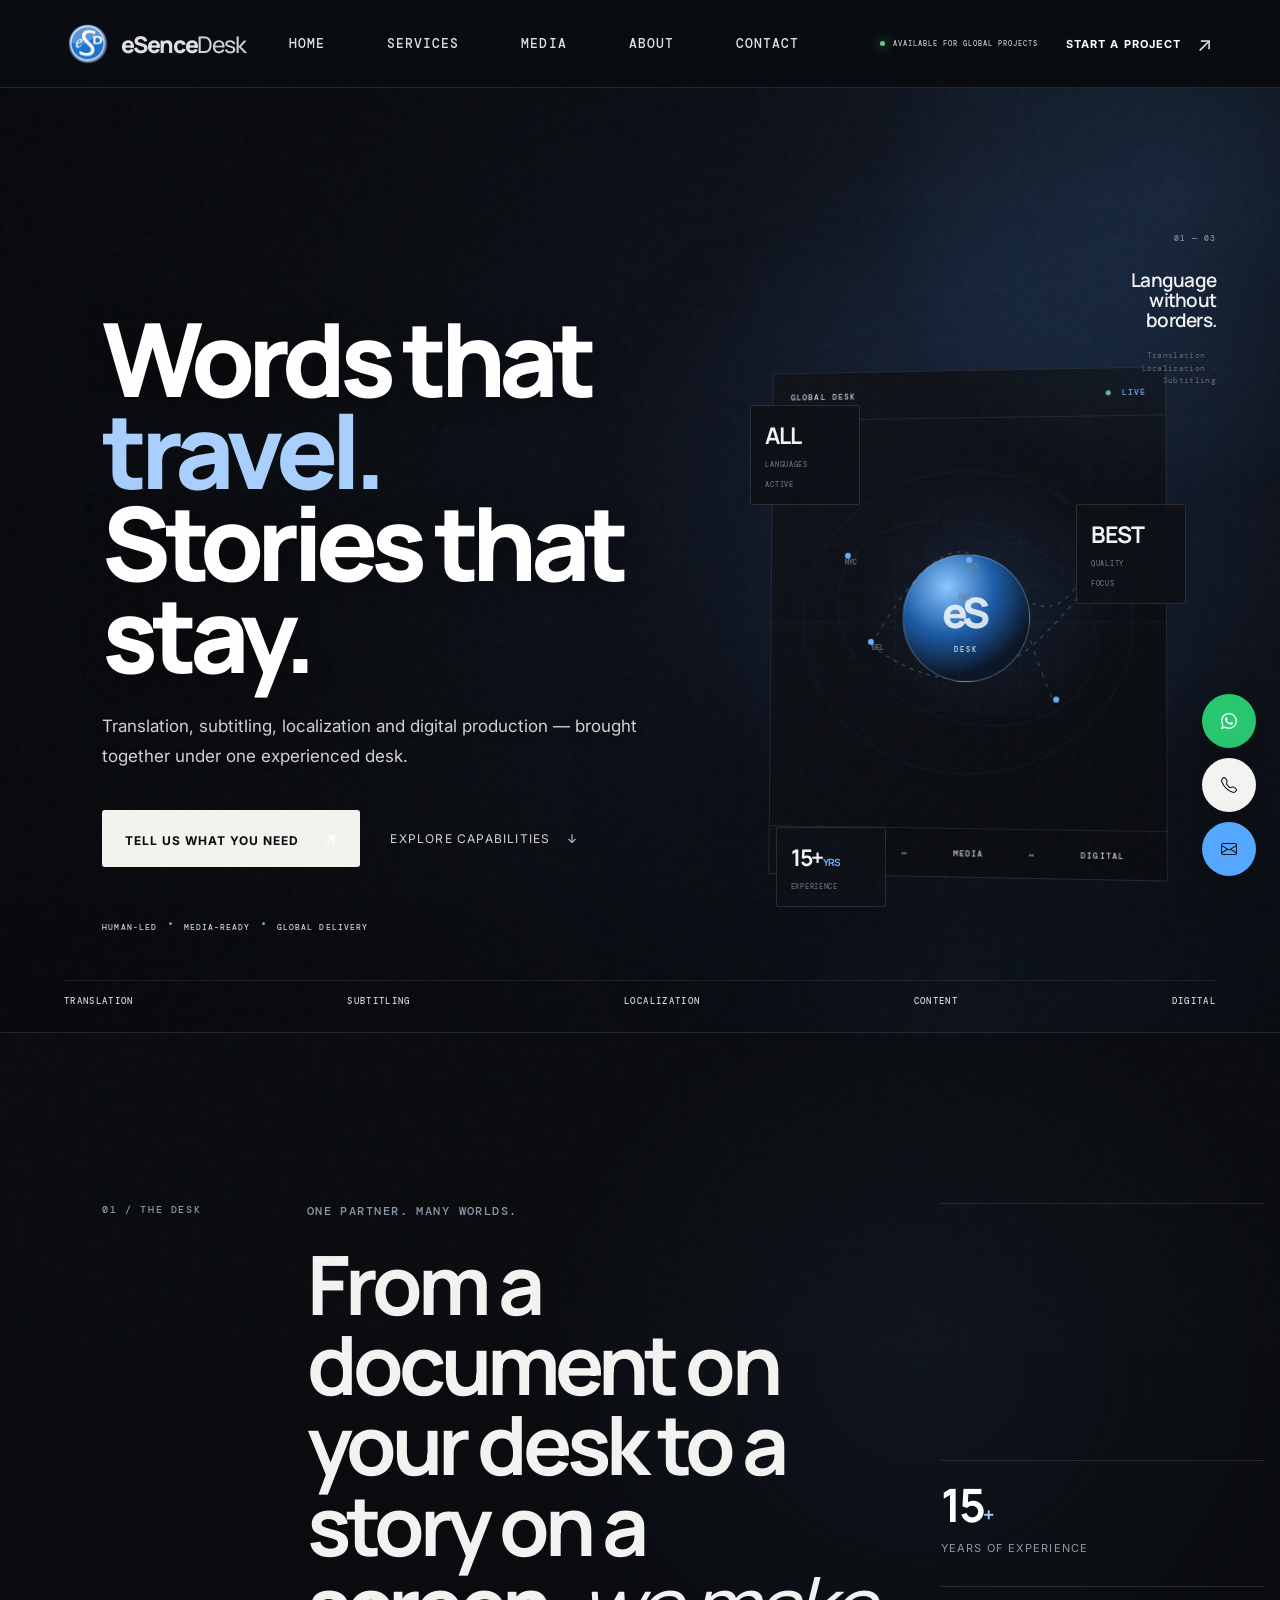
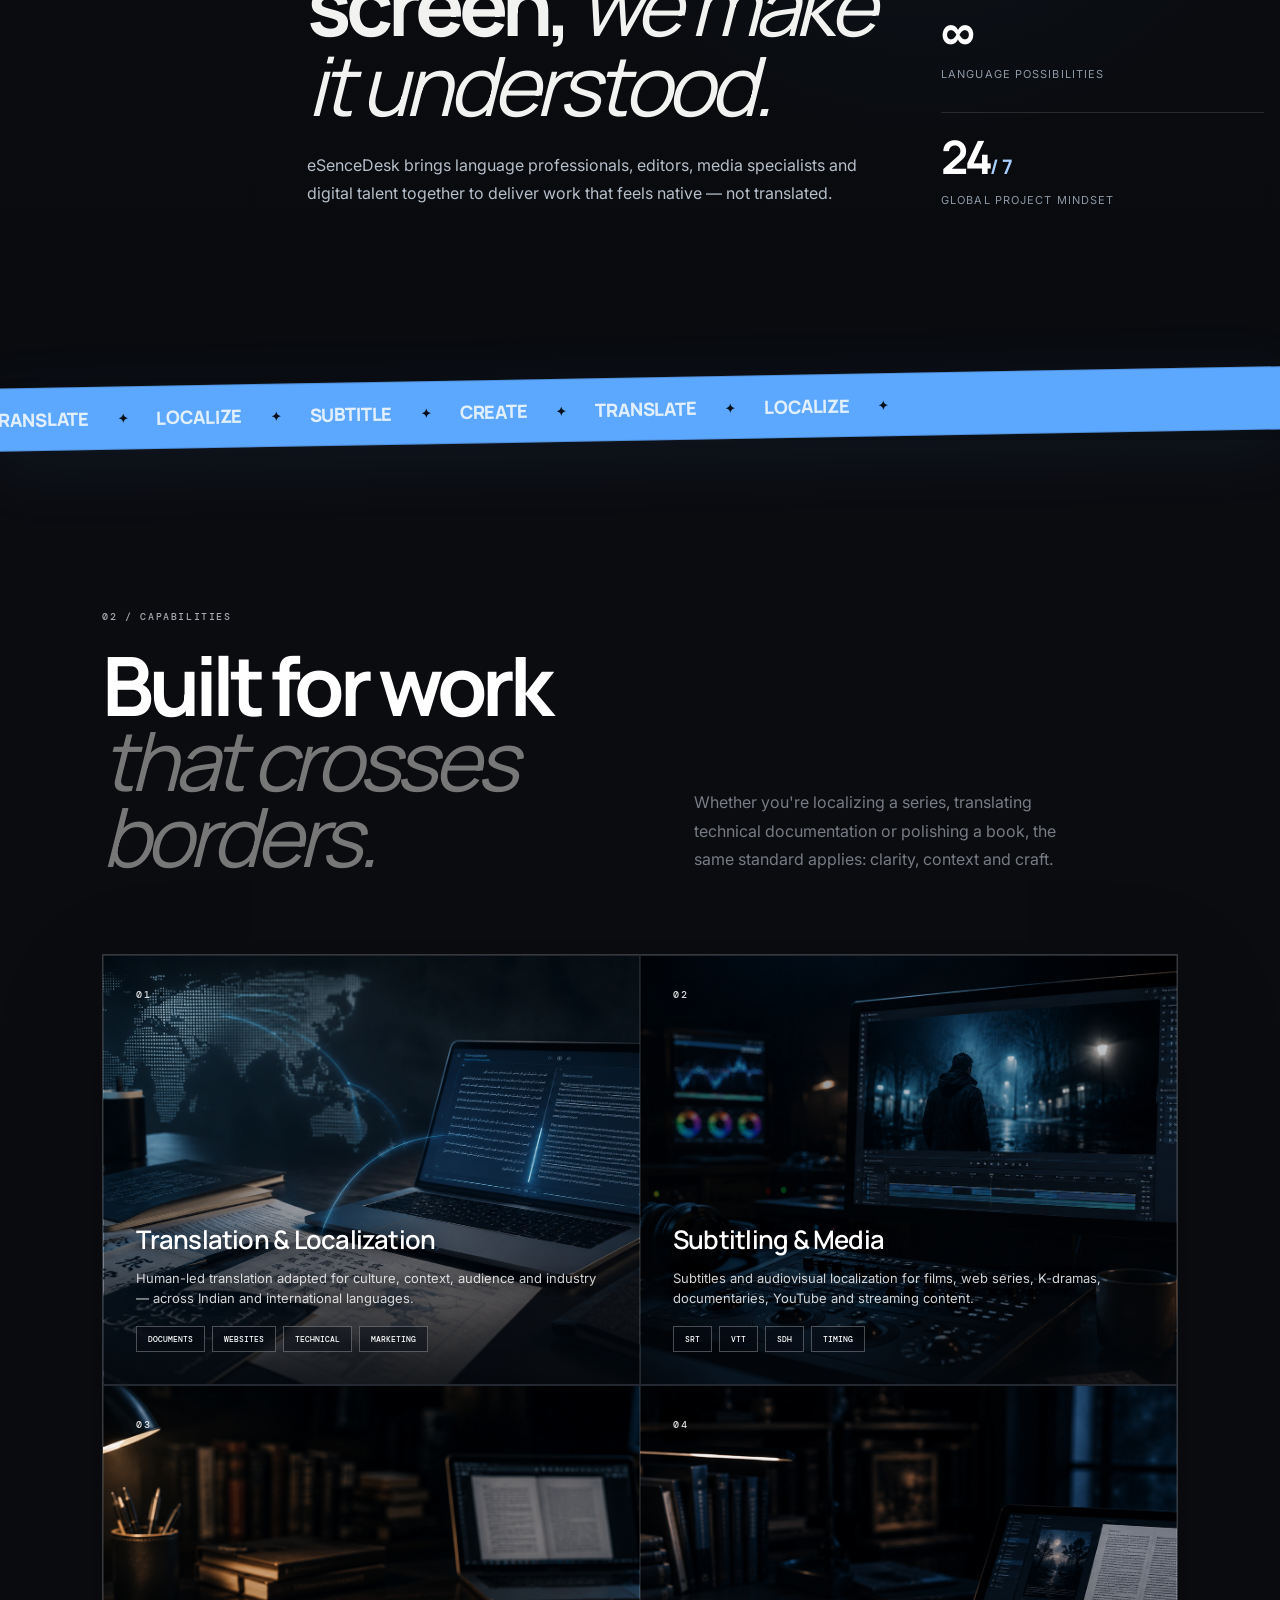
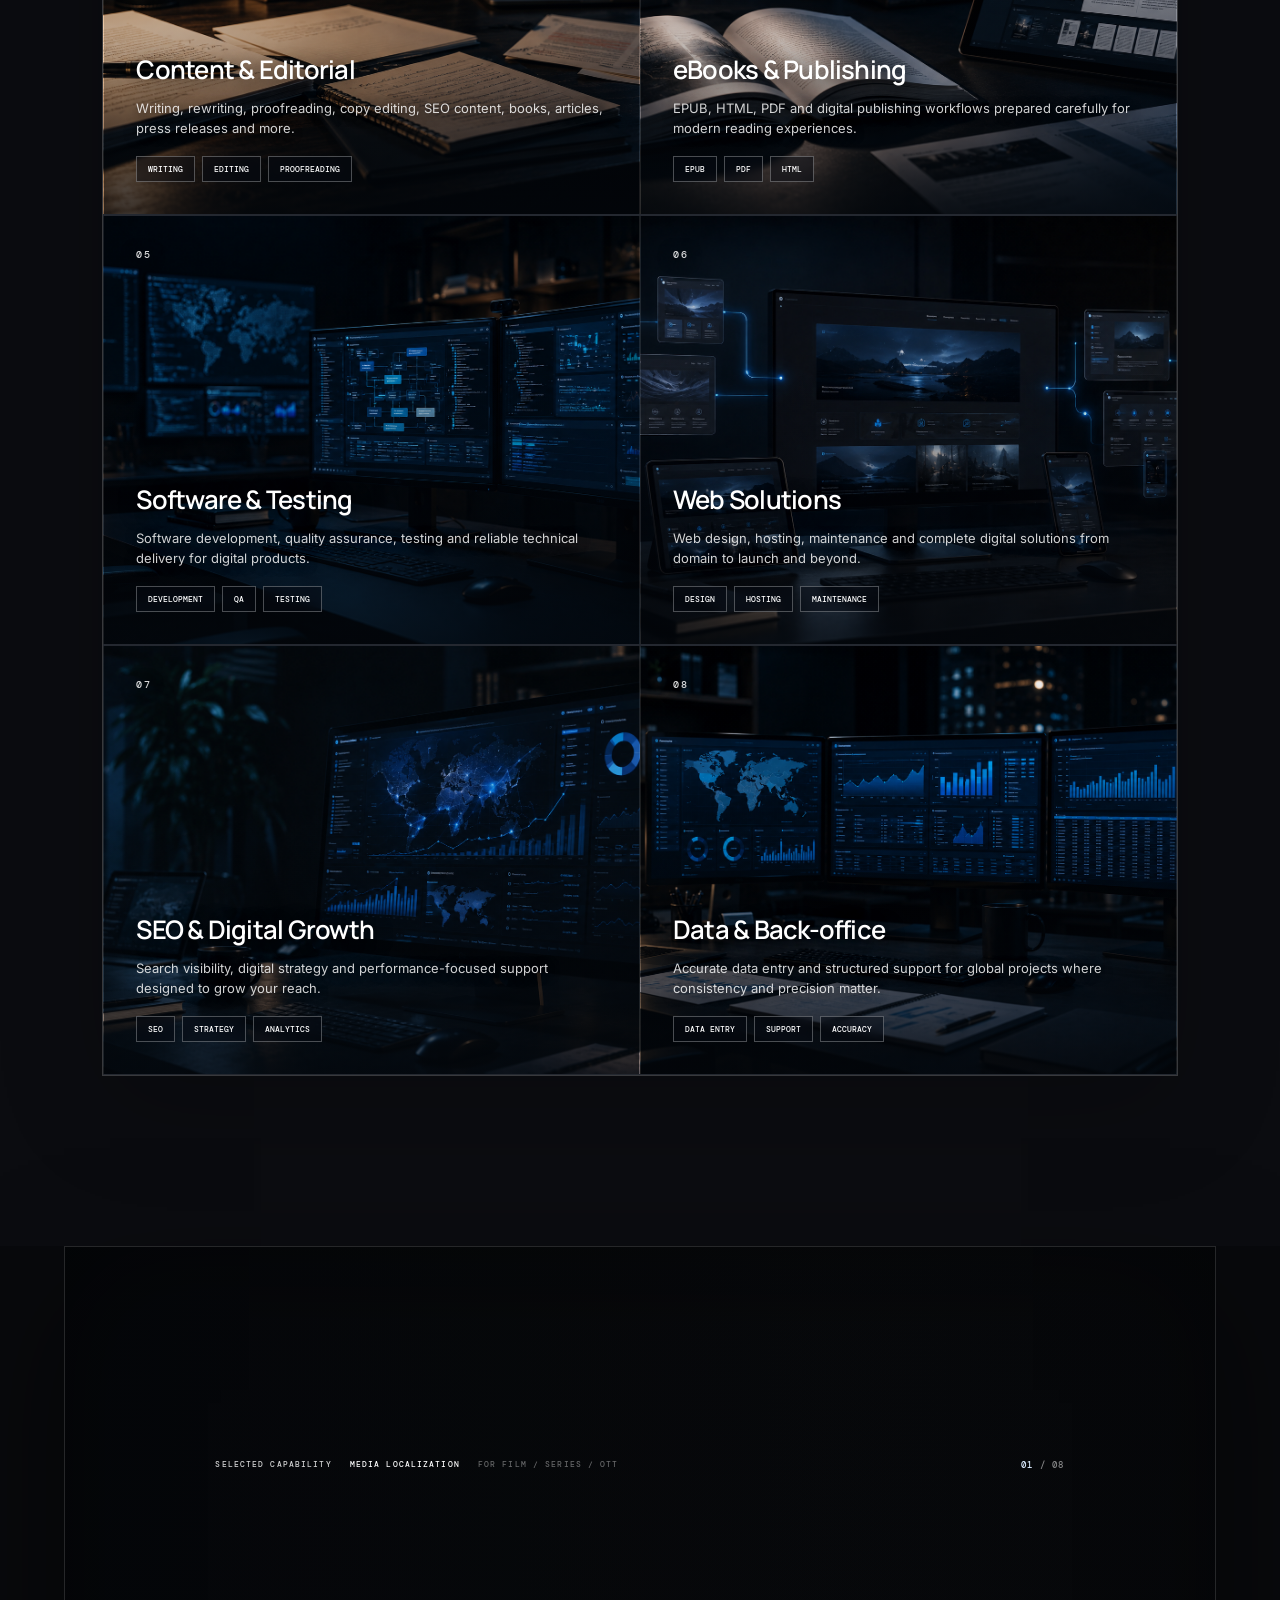
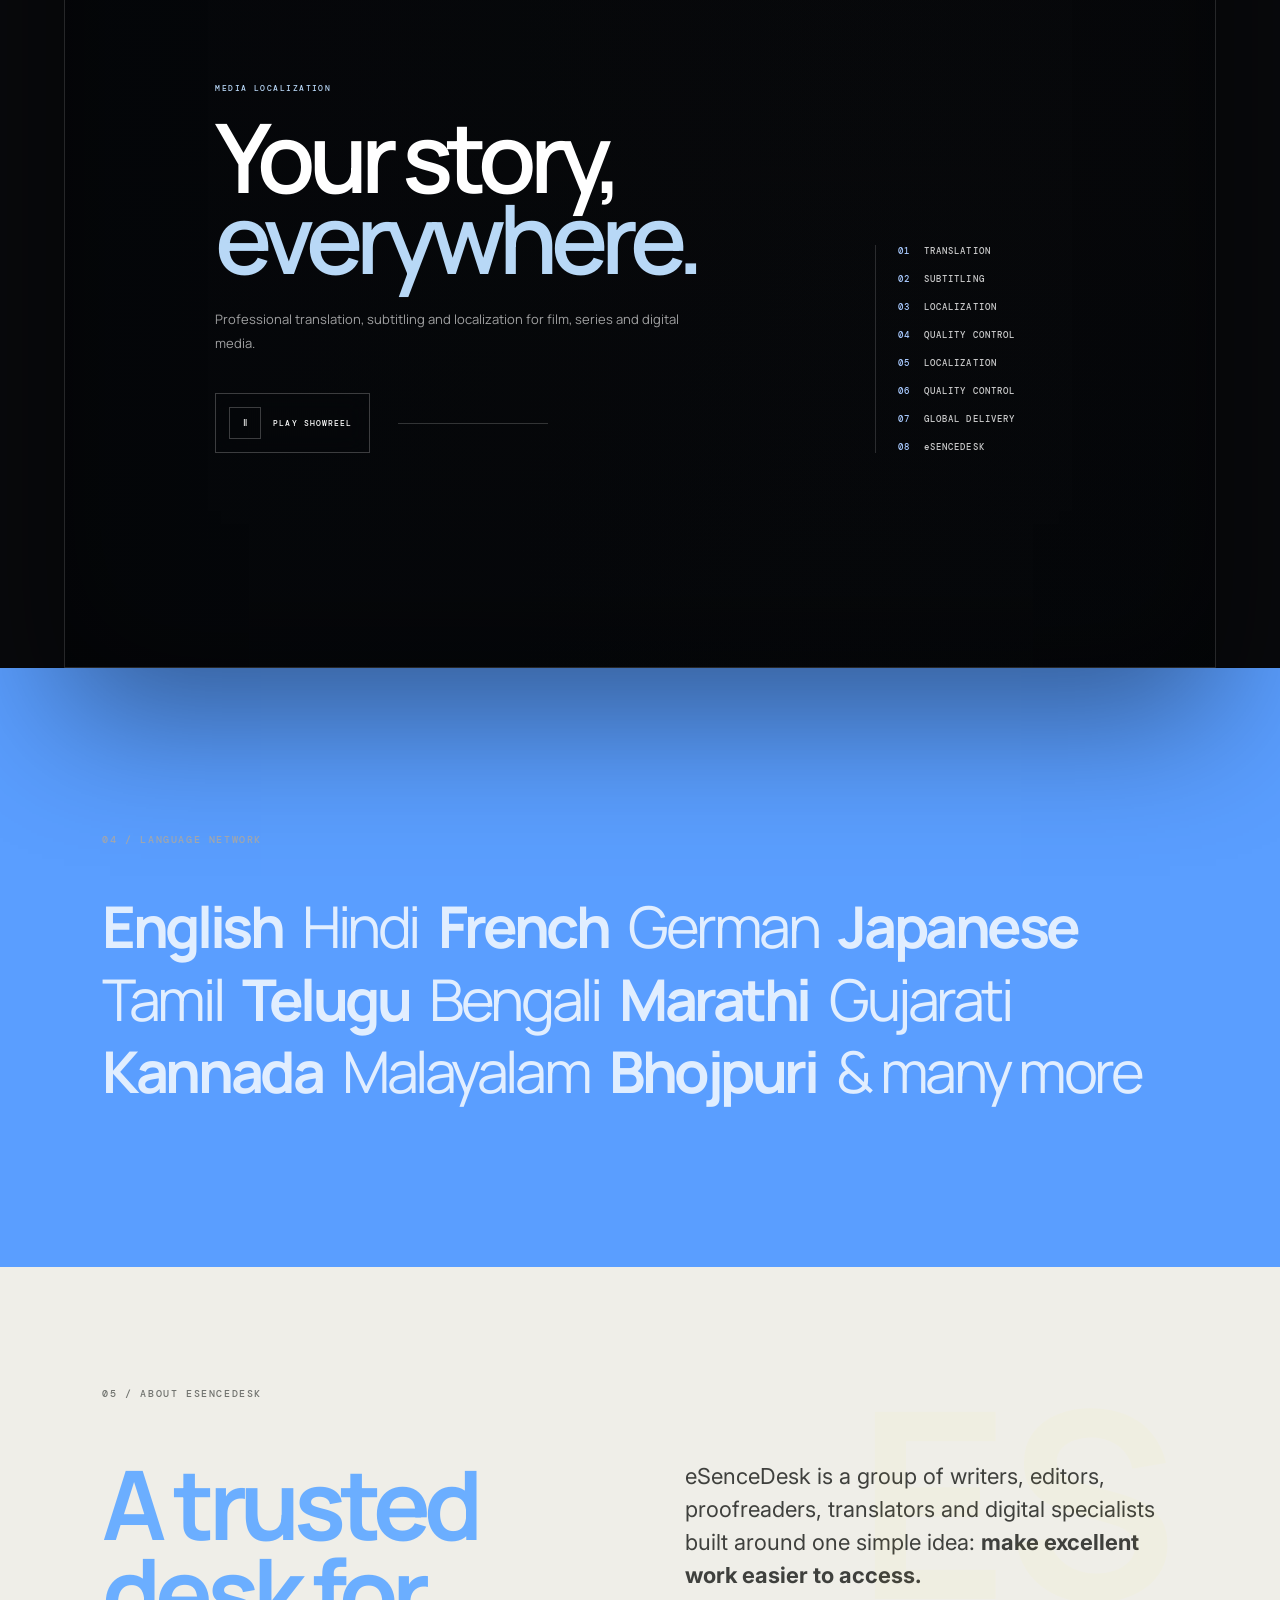
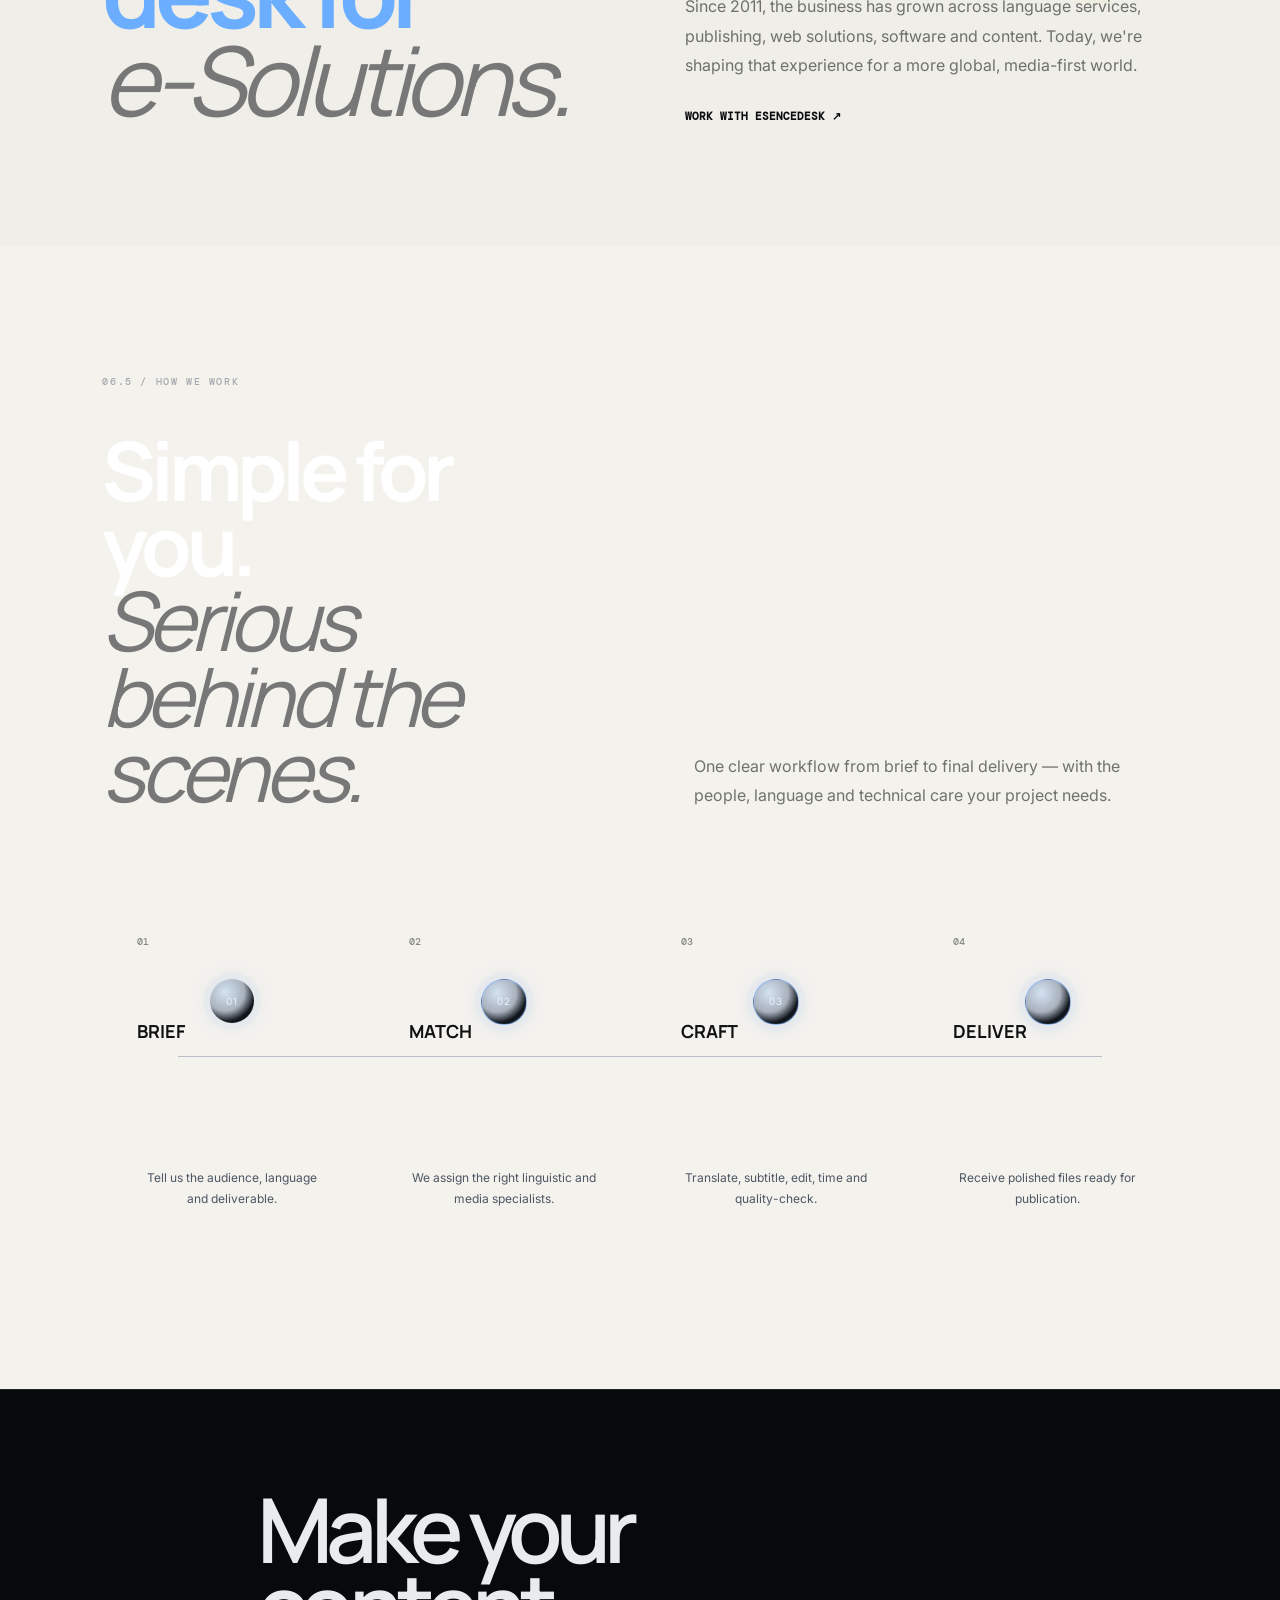
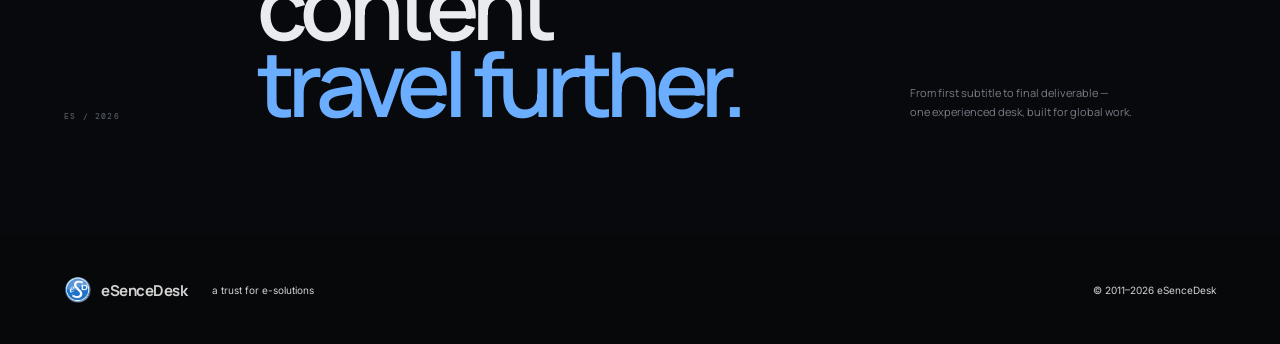
==== index.html @ b3f9f258 "Update website design and functionality" ====
<!doctype html>
<html lang="en">
<head>
<meta charset="utf-8">
<meta name="viewport" content="width=device-width,initial-scale=1">
<meta name="description" content="eSenceDesk — translation, media localization, subtitling, content, publishing and digital solutions.">
<title>eSenceDesk — Language. Media. Digital.</title>
<link rel="preconnect" href="https://fonts.googleapis.com">
<link rel="preconnect" href="https://fonts.gstatic.com" crossorigin>
<link href="https://fonts.googleapis.com/css2?family=DM+Mono:wght@400;500&family=Inter:wght@400;500;600;700;800&family=Manrope:wght@400;500;600;700;800&display=swap" rel="stylesheet">
<link rel="icon" type="image/png" href="assets/favicon.png">
<link rel="stylesheet" href="style.css">
</head>
<body><div class="luxury-grain"></div>
<div class="preloader"><div class="preloader-mark"><img src="assets/es-logo.png" alt=""></div><div class="preloader-line"><i></i></div><div class="preloader-meta"><span>ESENCEDESK</span><span>GLOBAL LANGUAGE / MEDIA</span></div></div>
<div class="scroll-progress"></div>
<div class="noise"></div>

<header class="nav">
  <a class="brand" href="#top" aria-label="eSenceDesk home">
    <img src="assets/es-logo.png" alt="eSenceDesk circular logo">
    <span class="brand-word">eSence<span>Desk</span></span>
  </a>
  <nav>
    <a href="index.html">Home</a>
    <a href="services.html">Services</a>
    <a href="index.html#media">Media</a>
    <a href="aboutus.html">About</a>
    <a href="contact.html">Contact</a>
  </nav>
  <div class="nav-status"><i></i><span>AVAILABLE FOR GLOBAL PROJECTS</span></div><a class="nav-cta" href="contact.html"><span>Start a project</span><b>↗</b></a>
  <button class="menu" aria-label="Open menu"><i></i><i></i></button>
</header>

<main id="top">
<section class="hero">
  <div class="hero-orbit orbit-a"></div><div class="hero-orbit orbit-b"></div>
  <div class="hero-grid"></div>
  <div class="hero-copy">
    <h1>Words that<br><span>travel.</span><br>Stories that stay.</h1>
    <p class="hero-lead">Translation, subtitling, localization and digital production — brought together under one experienced desk.</p>
    <div class="hero-actions">
      <a class="btn btn-light" href="#contact">Tell us what you need <span>↗</span></a>
      <a class="text-link" href="#capabilities">Explore capabilities <span>↓</span></a>
    </div>
    <div class="hero-trust"><span>HUMAN-LED</span><b></b><span>MEDIA-READY</span><b></b><span>GLOBAL DELIVERY</span></div>
  </div>
  <div class="hero-side-note"><span>01 — 03</span><strong>Language<br>without borders.</strong><em>Translation · Localization · Subtitling</em></div>
  <div class="hero-art">
    <div class="glow"></div>
    <div class="world-panel">
      <div class="world-top"><span>GLOBAL DESK</span><span class="live"><i></i> LIVE</span></div>
      <div class="world-map">
        <div class="map-lines"></div>
        <span class="city c-delhi">DEL</span><span class="city c-london">LON</span><span class="city c-tokyo">TYO</span><span class="city c-paris">PAR</span><span class="city c-ny">NYC</span>
        <span class="node n1"></span><span class="node n2"></span><span class="node n3"></span><span class="node n4"></span><span class="node n5"></span>
        <svg class="routes" viewBox="0 0 600 440" preserveAspectRatio="none">
          <path d="M155 245 C230 150 290 120 345 165 S445 230 500 140"/>
          <path d="M155 245 C245 290 330 300 430 225 S470 170 500 140"/>
          <path d="M345 165 C390 210 405 260 430 300"/>
        </svg>
        <div class="center-orb"><span>eS</span><b>DESK</b></div>
      </div>
      <div class="world-bottom"><span>LANGUAGE</span><strong>∞</strong><span>MEDIA</span><strong>∞</strong><span>DIGITAL</span></div>
    </div>
    <div class="floating-mini m1"><b>ALL</b><span>LANGUAGES<br>ACTIVE</span></div>
    <div class="floating-mini m2"><b>BEST<span></span></b><span>QUALITY<br>FOCUS</span></div>
    <div class="floating-mini m3"><b>15+<span>YRS</span></b><span>EXPERIENCE</span></div>
  </div>
  <div class="hero-foot">
    <span>TRANSLATION</span><span>SUBTITLING</span><span>LOCALIZATION</span><span>CONTENT</span><span>DIGITAL</span>
  </div>
</section>

<section class="manifesto">
  <div class="section-tag">01 / THE DESK</div>
  <div class="manifesto-text">
    <p class="kicker">One partner. Many worlds.</p>
    <h2>From a document on your desk to a story on a screen, <i>we make it understood.</i></h2>
    <p class="muted">eSenceDesk brings language professionals, editors, media specialists and digital talent together to deliver work that feels native — not translated.</p>
  </div>
  <div class="stats">
    <div><strong>15<span>+</span></strong><small>years of experience</small></div>
    <div><strong>∞</strong><small>language possibilities</small></div>
    <div><strong>24<span>/7</span></strong><small>global project mindset</small></div>
  </div>
</section>

<div class="marquee"><div><span>TRANSLATE</span><b>✦</b><span>LOCALIZE</span><b>✦</b><span>SUBTITLE</span><b>✦</b><span>CREATE</span><b>✦</b><span>TRANSLATE</span><b>✦</b><span>LOCALIZE</span><b>✦</b></div></div>
<section id="capabilities" class="capabilities">
  <div class="section-head">
    <div><div class="section-tag">02 / CAPABILITIES</div><h2>Built for work<br><i>that crosses borders.</i></h2></div>
    <p>Whether you're localizing a series, translating technical documentation or polishing a book, the same standard applies: clarity, context and craft.</p>
  </div>
  <div class="service-grid service-grid-photo">
    <article class="service service-photo" style='--service-img:url("images/1.png")'>
      <span class="num">01</span><div class="service-top"><span class="icon"></span><span class="arrow"></span></div>
      <div class="service-content"><h3>Translation &amp; Localization</h3><p>Human-led translation adapted for culture, context, audience and industry — across Indian and international languages.</p><div class="chips"><b>Documents</b><b>Websites</b><b>Technical</b><b>Marketing</b></div></div>
    </article>
    <article class="service service-photo" style='--service-img:url("images/2.png")'>
      <span class="num">02</span><div class="service-top"><span class="icon"></span><span class="arrow"></span></div>
      <div class="service-content"><h3>Subtitling &amp; Media</h3><p>Subtitles and audiovisual localization for films, web series, K-dramas, documentaries, YouTube and streaming content.</p><div class="chips"><b>SRT</b><b>VTT</b><b>SDH</b><b>Timing</b></div></div>
    </article>
    <article class="service service-photo" style='--service-img:url("images/3.png")'>
      <span class="num">03</span><div class="service-top"><span class="icon"></span><span class="arrow"></span></div>
      <div class="service-content"><h3>Content &amp; Editorial</h3><p>Writing, rewriting, proofreading, copy editing, SEO content, books, articles, press releases and more.</p><div class="chips"><b>Writing</b><b>Editing</b><b>Proofreading</b></div></div>
    </article>
    <article class="service service-photo" style='--service-img:url("images/4.png")'>
      <span class="num">04</span><div class="service-top"><span class="icon"></span><span class="arrow"></span></div>
      <div class="service-content"><h3>eBooks &amp; Publishing</h3><p>EPUB, HTML, PDF and digital publishing workflows prepared carefully for modern reading experiences.</p><div class="chips"><b>EPUB</b><b>PDF</b><b>HTML</b></div></div>
    </article>
    <article class="service service-photo" style='--service-img:url("images/5.png")'>
      <span class="num">05</span><div class="service-top"><span class="icon"></span><span class="arrow"></span></div>
      <div class="service-content"><h3>Software &amp; Testing</h3><p>Software development, quality assurance, testing and reliable technical delivery for digital products.</p><div class="chips"><b>Development</b><b>QA</b><b>Testing</b></div></div>
    </article>
    <article class="service service-photo" style='--service-img:url("images/6.png")'>
      <span class="num">06</span><div class="service-top"><span class="icon"></span><span class="arrow"></span></div>
      <div class="service-content"><h3>Web Solutions</h3><p>Web design, hosting, maintenance and complete digital solutions from domain to launch and beyond.</p><div class="chips"><b>Design</b><b>Hosting</b><b>Maintenance</b></div></div>
    </article>
    <article class="service service-photo" style='--service-img:url("images/7.png")'>
      <span class="num">07</span><div class="service-top"><span class="icon"></span><span class="arrow"></span></div>
      <div class="service-content"><h3>SEO &amp; Digital Growth</h3><p>Search visibility, digital strategy and performance-focused support designed to grow your reach.</p><div class="chips"><b>SEO</b><b>Strategy</b><b>Analytics</b></div></div>
    </article>
    <article class="service service-photo" style='--service-img:url("images/8.png")'>
      <span class="num">08</span><div class="service-top"><span class="icon"></span><span class="arrow"></span></div>
      <div class="service-content"><h3>Data &amp; Back-office</h3><p>Accurate data entry and structured support for global projects where consistency and precision matter.</p><div class="chips"><b>Data Entry</b><b>Support</b><b>Accuracy</b></div></div>
    </article>
  </div>
</section>


<section id="media" class="media media-bg-card">
  <div class="media-bg-video" aria-hidden="true">
    <video id="mediaBgVideo" autoplay muted playsinline preload="metadata"></video>
    <div class="media-bg-overlay"></div>
    <div class="media-bg-vignette"></div>
  </div>

  <div class="media-card-content">
    <div class="media-card-top">
      <div class="media-kicker">
        <span>SELECTED CAPABILITY</span>
        <b>MEDIA LOCALIZATION</b>
        <i>FOR FILM / SERIES / OTT</i>
      </div>
      <div class="media-card-index"><span id="mediaShotNo">01</span> / 08</div>
    </div>

    <div class="media-card-main">
      <div class="media-card-copy">
        <div class="media-label" id="mediaLabel">MEDIA LOCALIZATION</div>
        <h2 id="mediaTitle">Your story,<br><span>everywhere.</span></h2>
        <p id="mediaDesc">Professional translation, subtitling and localization for film, series and digital media.</p>

        <div class="media-card-actions">
          <button class="media-play" id="mediaPlay" type="button" aria-label="Pause video">
            <span class="media-play-icon">Ⅱ</span>
            <span>PLAY SHOWREEL</span>
          </button>
          <div class="media-progress" aria-hidden="true">
            <div id="mediaProgressFill"></div>
          </div>
        </div>
      </div>

      <div class="media-card-meta">
        <div data-shot="0"><span>01</span> TRANSLATION</div>
        <div data-shot="1"><span>02</span> SUBTITLING</div>
        <div data-shot="2"><span>03</span> LOCALIZATION</div>
        <div data-shot="3"><span>04</span> QUALITY CONTROL</div>
        <div data-shot="4"><span>05</span> LOCALIZATION</div>
        <div data-shot="5"><span>06</span> QUALITY CONTROL</div>
        <div data-shot="6"><span>07</span> GLOBAL DELIVERY</div>
        <div data-shot="7"><span>08</span> eSENCEDESK</div>

      </div>
    </div>
  </div>
</section>


<section class="languages">
  <div class="section-tag">04 / LANGUAGE NETWORK</div>
  <div class="language-big"><span>English</span><span>Hindi</span><span>French</span><span>German</span><span>Japanese</span><span>Tamil</span><span>Telugu</span><span>Bengali</span><span>Marathi</span><span>Gujarati</span><span>Kannada</span><span>Malayalam</span><span>Bhojpuri</span><span>& many more</span></div>
</section>

<section id="about" class="about">
  <div class="section-tag">05 / ABOUT ESENCEDESK</div>
  <div class="about-grid">
    <h2 class="quote-main" ><span>A trusted desk for</span><br><i>e-Solutions.</i></h2>
    <div><p class="big-p">eSenceDesk is a group of writers, editors, proofreaders, translators and digital specialists built around one simple idea: <strong>make excellent work easier to access.</strong></p><p>Since 2011, the business has grown across language services, publishing, web solutions, software and content. Today, we're shaping that experience for a more global, media-first world.</p><a class="under" href="contact.html">Work with eSenceDesk ↗</a></div>
  </div>
</section>


<section class="process">
  <div class="section-tag">06.5 / HOW WE WORK</div>
  <div class="process-head"><h2>Simple for you.<br><i>Serious behind the scenes.</i></h2><p>One clear workflow from brief to final delivery — with the people, language and technical care your project needs.</p></div>
  <div class="process-grid">
    <div><span>01</span><b>BRIEF</b><p>Tell us the audience, language and deliverable.</p></div>
    <div><span>02</span><b>MATCH</b><p>We assign the right linguistic and media specialists.</p></div>
    <div><span>03</span><b>CRAFT</b><p>Translate, subtitle, edit, time and quality-check.</p></div>
    <div><span>04</span><b>DELIVER</b><p>Receive polished files ready for publication.</p></div>
  </div>
</section>
<section class="final-quote">
  <div class="quote-index">ES / 2026</div>
  <div class="quote-main">Make your content<br><span>travel further.</span></div>
  <div class="quote-side">From first subtitle to final deliverable —<br>one experienced desk, built for global work.</div>
</section>
</main>

<footer><div class="brand-foot"><img src="assets/es-logo.png"><span>eSenceDesk</span></div><p>a trust for e-solutions</p><span>© 2011–2026 eSenceDesk</span></footer>

<div class="float-actions">
  <a class="float-action whatsapp" href="https://wa.me/919810148847" target="_blank" rel="noopener" aria-label="WhatsApp">
    <svg xmlns="http://www.w3.org/2000/svg" width="16" height="16" fill="currentColor" class="bi bi-whatsapp" viewBox="0 0 16 16">
      <path d="M13.601 2.326A7.85 7.85 0 0 0 7.994 0C3.627 0 .068 3.558.064 7.926c0 1.399.366 2.76 1.057 3.965L0 16l4.204-1.102a7.9 7.9 0 0 0 3.79.965h.004c4.368 0 7.926-3.558 7.93-7.93A7.9 7.9 0 0 0 13.6 2.326zM7.994 14.521a6.6 6.6 0 0 1-3.356-.92l-.24-.144-2.494.654.666-2.433-.156-.251a6.56 6.56 0 0 1-1.007-3.505c0-3.626 2.957-6.584 6.591-6.584a6.56 6.56 0 0 1 4.66 1.931 6.56 6.56 0 0 1 1.928 4.66c-.004 3.639-2.961 6.592-6.592 6.592m3.615-4.934c-.197-.099-1.17-.578-1.353-.646-.182-.065-.315-.099-.445.099-.133.197-.513.646-.627.775-.114.133-.232.148-.43.05-.197-.1-.836-.308-1.592-.985-.59-.525-.985-1.175-1.103-1.372-.114-.198-.011-.304.088-.403.087-.088.197-.232.296-.346.1-.114.133-.198.198-.33.065-.134.034-.248-.015-.347-.05-.099-.445-1.076-.612-1.47-.16-.389-.323-.335-.445-.34-.114-.007-.247-.007-.38-.007a.73.73 0 0 0-.529.247c-.182.198-.691.677-.691 1.654s.71 1.916.81 2.049c.098.133 1.394 2.132 3.383 2.992.47.205.84.326 1.129.418.475.152.904.129 1.246.08.38-.058 1.171-.48 1.338-.943.164-.464.164-.86.114-.943-.049-.084-.182-.133-.38-.232"/>
    </svg>
  </a>
  <a class="float-action phone" href="tel:+919810148847" aria-label="Call eSenceDesk">
    <svg xmlns="http://www.w3.org/2000/svg" width="16" height="16" fill="currentColor" class="bi bi-telephone" viewBox="0 0 16 16">
      <path d="M3.654 1.328a.678.678 0 0 0-1.015-.063L1.605 2.3c-.483.484-.661 1.169-.45 1.77a17.6 17.6 0 0 0 4.168 6.608 17.6 17.6 0 0 0 6.608 4.168c.601.211 1.286.033 1.77-.45l1.034-1.034a.678.678 0 0 0-.063-1.015l-2.307-1.794a.68.68 0 0 0-.58-.122l-2.19.547a1.75 1.75 0 0 1-1.657-.459L5.482 8.062a1.75 1.75 0 0 1-.46-1.657l.548-2.19a.68.68 0 0 0-.122-.58zM1.884.511a1.745 1.745 0 0 1 2.612.163L6.29 2.98c.329.423.445.974.315 1.494l-.547 2.19a.68.68 0 0 0 .178.643l2.457 2.457a.68.68 0 0 0 .644.178l2.189-.547a1.75 1.75 0 0 1 1.494.315l2.306 1.794c.829.645.905 1.87.163 2.611l-1.034 1.034c-.74.74-1.846 1.065-2.877.702a18.6 18.6 0 0 1-7.01-4.42 18.6 18.6 0 0 1-4.42-7.009c-.362-1.03-.037-2.137.703-2.877z"/>
    </svg>
  </a>
  <a
    class="float-action mail"
    href="https://mail.google.com/mail/u/0/?view=cm&fs=1&to=info@esencedesk.com"
    target="_blank"
    rel="noopener noreferrer"
    aria-label="Email eSenceDesk"
  >
    <svg xmlns="http://www.w3.org/2000/svg" width="16" height="16" fill="currentColor" class="bi bi-envelope" viewBox="0 0 16 16">
      <path d="M0 4a2 2 0 0 1 2-2h12a2 2 0 0 1 2 2v8a2 2 0 0 1-2 2H2a2 2 0 0 1-2-2zm2-1a1 1 0 0 0-1 1v.217l7 4.2 7-4.2V4a1 1 0 0 0-1-1zm13 2.383-4.708 2.825L15 11.105zm-.034 6.876-5.64-3.471L8 9.583l-1.326-.795-5.64 3.47A1 1 0 0 0 2 13h12a1 1 0 0 0 .966-.741M1 11.105l4.708-2.897L1 5.383z"/>
    </svg>
  </a>
</div>

<script src="script.js"></script>
</body>
</html>
---- style.css ----
*{box-sizing:border-box}html{scroll-behavior:smooth}body{margin:0;background:#08090c;color:#f6f6f2;font-family:Inter,Arial,sans-serif;overflow-x:hidden}.noise{position:fixed;inset:0;pointer-events:none;opacity:.035;z-index:20;background-image:url("data:image/svg+xml,%3Csvg viewBox='0 0 180 180' xmlns='http://www.w3.org/2000/svg'%3E%3Cfilter id='n'%3E%3CfeTurbulence type='fractalNoise' baseFrequency='.9' numOctaves='4' stitchTiles='stitch'/%3E%3C/filter%3E%3Crect width='100%25' height='100%25' filter='url(%23n)' opacity='.55'/%3E%3C/svg%3E")}.nav{position:fixed;z-index:50;top:0;left:0;right:0;height:92px;display:flex;align-items:center;padding:0 5vw;border-bottom:1px solid rgba(255,255,255,.09);background:rgba(8,9,12,.55);backdrop-filter:blur(18px);-webkit-backdrop-filter:blur(18px)}.brand{display:flex;align-items:center;gap:12px;color:#fff;text-decoration:none}.brand img{width:42px;height:42px;object-fit:contain}.brand-word{font:800 23px Manrope,sans-serif;letter-spacing:-1.4px}.brand-word span{font-weight:500}.nav nav{display:flex;gap:34px;margin:auto;font-size:12px;text-transform:uppercase;letter-spacing:.12em}.nav nav a{color:#a7a8ac;text-decoration:none;transition:.25s}.nav nav a:hover{color:#fff}.nav-cta{display:flex;gap:16px;align-items:center;color:#fff;text-decoration:none;font-size:12px;text-transform:uppercase;letter-spacing:.1em}.nav-cta b{font-size:20px;font-weight:400}.menu{display:none;background:none;border:0}.hero{min-height:100vh;position:relative;display:grid;grid-template-columns:54% 46%;align-items:center;padding:150px 5vw 90px;overflow:hidden;background:radial-gradient(circle at 75% 44%,#17213a 0,#0b0d14 28%,#08090c 58%)}.hero-grid{position:absolute;inset:0;opacity:.18;background-image:linear-gradient(rgba(255,255,255,.06) 1px,transparent 1px),linear-gradient(90deg,rgba(255,255,255,.06) 1px,transparent 1px);background-size:80px 80px;mask-image:linear-gradient(90deg,#000,transparent 85%)}.hero-copy{position:relative;z-index:3;max-width:750px}.eyebrow,.section-tag{font:500 10px "DM Mono",monospace;letter-spacing:.16em;text-transform:uppercase;color:#a5a8ae}.eyebrow{display:flex;align-items:center;gap:12px;margin-bottom:28px}.eyebrow em{font-style:normal;color:#5e626a;margin-left:15px}.pulse{width:7px;height:7px;border-radius:50%;background:#73b5ff;box-shadow:0 0 20px #4a9cff}.hero h1{font:800 clamp(68px,8.4vw,140px)/.86 Manrope,sans-serif;letter-spacing:-.075em;margin:0 0 36px}.hero h1 span{color:#5ca7ff}.hero-lead{max-width:510px;color:#a7a9af;font-size:17px;line-height:1.7;margin:0 0 38px}.hero-actions{display:flex;align-items:center;gap:30px}.btn{padding:18px 23px;border-radius:3px;text-decoration:none;font-size:12px;font-weight:700;text-transform:uppercase;letter-spacing:.08em}.btn-light{background:#f4f4ef;color:#08090c}.btn-light span{margin-left:20px;font-size:18px}.text-link{color:#d5d5d2;text-decoration:none;font-size:12px;text-transform:uppercase;letter-spacing:.1em}.text-link span{margin-left:12px;color:#5ca7ff}.hero-art{height:620px;position:relative}.glow{position:absolute;width:520px;height:520px;left:50%;top:50%;transform:translate(-50%,-50%);background:radial-gradient(circle,#3f85ff30 0,#2659a915 35%,transparent 68%);filter:blur(15px)}.sphere{position:absolute;width:310px;height:310px;border-radius:50%;left:50%;top:50%;transform:translate(-50%,-50%);background:radial-gradient(circle at 30% 25%,#9fd1ff,#377fd3 32%,#101c32 70%,#07090e);box-shadow:inset -35px -25px 70px #0008,0 0 100px #4d9bff22;display:grid;place-items:center}.sphere:before,.sphere:after{content:"";position:absolute;border:1px solid #7ebaff55;border-radius:50%;width:135%;height:42%;transform:rotate(-22deg)}.sphere:after{transform:rotate(22deg);width:120%;height:65%}.sphere-inner{font:800 100px Manrope;color:#fff;letter-spacing:-.15em;margin-left:-13px;text-shadow:0 10px 30px #000}.radar{position:absolute;width:520px;height:520px;border:1px solid #5b9fff22;border-radius:50%;left:50%;top:50%;transform:translate(-50%,-50%);animation:spin 25s linear infinite}.radar:before{content:"";position:absolute;inset:45px;border:1px dashed #5b9fff20;border-radius:50%}@keyframes spin{to{transform:translate(-50%,-50%) rotate(360deg)}}.language-card{position:absolute;z-index:4;width:125px;padding:15px;background:#11141aee;border:1px solid #ffffff16;box-shadow:0 20px 40px #0006;backdrop-filter:blur(12px)}.language-card small{font:500 9px "DM Mono";color:#5ca7ff}.language-card strong{display:block;font:700 19px Manrope;margin:5px 0}.language-card span{font-size:9px;color:#777b83}.c1{left:3%;top:19%}.c2{right:3%;top:11%}.c3{right:2%;bottom:18%}.c4{left:7%;bottom:8%}.hero-foot{position:absolute;bottom:25px;left:5vw;right:5vw;border-top:1px solid #ffffff14;padding-top:14px;display:flex;justify-content:space-between;font:500 9px "DM Mono";color:#555960;letter-spacing:.15em}.manifesto,.capabilities,.media,.languages,.about,.partners,.contact{padding:150px 8vw}.manifesto{display:grid;grid-template-columns:15% 55% 30%;gap:4%;background:#f2f1eb;color:#0b0c0f}.manifesto .section-tag,.about .section-tag{color:#71736f}.manifesto-text .kicker{font:500 12px "DM Mono";text-transform:uppercase;letter-spacing:.12em}.manifesto h2{font:700 clamp(38px,4.6vw,74px)/1.02 Manrope;letter-spacing:-.055em;margin:25px 0}.manifesto h2 i,.about h2 i{font-weight:400;color:#777}.muted{font-size:16px;line-height:1.8;color:#6c6e6a;max-width:660px}.stats{display:flex;flex-direction:column;justify-content:flex-end;gap:30px}.stats div{border-top:1px solid #0002;padding-top:12px}.stats strong{display:block;font:700 46px Manrope;letter-spacing:-.05em}.stats strong span{font-size:20px}.stats small{color:#777;font-size:11px;text-transform:uppercase;letter-spacing:.1em}.capabilities{background:#0b0c10}.section-head{display:grid;grid-template-columns:1fr 1fr;gap:10%;align-items:end;margin-bottom:80px}.section-head h2,.media-title h2{font:700 clamp(50px,6vw,92px)/.92 Manrope;letter-spacing:-.065em;margin:25px 0 0}.section-head h2 i{font-weight:400;color:#777}.section-head>p{max-width:470px;color:#777b83;line-height:1.8;margin:0}.service-grid{display:grid;grid-template-columns:repeat(3,1fr);gap:1px;background:#24262c;border:1px solid #24262c}.service{min-height:390px;padding:32px;background:#0d0f13;position:relative;transition:transform .35s,background .35s}.service:hover{transform:translateY(-6px);background:#11151c;z-index:2}.service.featured{background:#e9e9e2;color:#0b0c0f}.service.dark{background:#151a24}.num{font:500 10px "DM Mono";color:#71757e}.service.featured .num{color:#74756f}.service-top{display:flex;justify-content:space-between;margin:45px 0 85px}.icon{font:600 28px Manrope}.arrow{font-size:22px}.service h3{font:700 29px/1 Manrope;letter-spacing:-.04em;margin:0 0 16px}.service p{font-size:13px;line-height:1.7;color:#858992;max-width:390px}.featured p{color:#666963}.chips{display:flex;gap:7px;flex-wrap:wrap;margin-top:22px}.chips b{font:500 8px "DM Mono";padding:6px 8px;border:1px solid #0002;text-transform:uppercase}.dark .chips b,.service:not(.featured) .chips b{border-color:#fff1;color:#aaa}.media{background:#111319}.media-top{display:flex;justify-content:space-between;align-items:center}.pill{font:500 9px "DM Mono";border:1px solid #ffffff16;border-radius:100px;padding:10px 13px;color:#9b9da4;text-transform:uppercase}.media-title{display:grid;grid-template-columns:1.2fr .8fr;gap:8%;align-items:end;margin:45px 0 75px}.media-title h2{margin:0}.media-title h2 span{color:#5ca7ff}.media-title p{color:#7d8189;line-height:1.8;margin:0}.screen{height:520px;border:1px solid #30333a;background:#090b0e;position:relative;overflow:hidden;box-shadow:0 30px 100px #0008}.screen:before{content:"";position:absolute;inset:0;background:radial-gradient(circle at 48% 48%,#26558a55,transparent 45%),linear-gradient(135deg,#172238,#090b0e 60%)}.screen-bar{position:absolute;top:0;left:0;right:0;padding:18px 22px;display:flex;justify-content:space-between;border-bottom:1px solid #ffffff12;font:500 8px "DM Mono";color:#777b84;z-index:2}.screen-content{height:100%;display:grid;place-items:center;position:relative}.play{width:74px;height:74px;border:1px solid #ffffff55;border-radius:50%;display:grid;place-items:center;font-size:15px;padding-left:3px;background:#ffffff0b;backdrop-filter:blur(8px)}.subtitle{position:absolute;bottom:82px;left:50%;transform:translateX(-50%);width:max-content;max-width:90%;text-align:center;font-size:17px;color:#fff;text-shadow:0 2px 10px #000}.subtitle span,.subtitle strong{display:block}.subtitle strong{font-weight:700}.timeline{position:absolute;bottom:0;left:0;right:0;height:38px;display:flex;align-items:center;gap:3px;padding:0 15px;background:#07080a;border-top:1px solid #fff1}.timeline i{height:3px;flex:1;background:#31343a}.timeline i:first-child{background:#5ca7ff}.media-list{display:grid;grid-template-columns:repeat(3,1fr);margin-top:45px;border-top:1px solid #ffffff14}.media-list span{padding:17px 0;border-bottom:1px solid #ffffff14;font:500 10px "DM Mono";color:#777b83;text-transform:uppercase}.languages{background:#5a9eff;color:#07101c;overflow:hidden}.language-big{display:flex;flex-wrap:wrap;gap:12px 20px;margin-top:50px}.language-big span{font:700 clamp(28px,4.5vw,72px)/1.05 Manrope;letter-spacing:-.06em}.language-big span:nth-child(even){font-weight:400}.about{background:#efeee8;color:#0b0c0f}.about-grid{display:grid;grid-template-columns:1fr 1fr;gap:10%;margin-top:60px}.about h2{font:700 clamp(55px,7vw,110px)/.88 Manrope;letter-spacing:-.07em;margin:0}.about p{color:#6f716c;line-height:1.8}.about .big-p{font-size:22px;line-height:1.5;color:#3f403d;margin-top:0}.under{display:inline-block;color:#0b0c0f;text-decoration:none;border-bottom:1px solid #0b0c0f;padding-bottom:8px;margin-top:28px;font:600 11px "DM Mono";text-transform:uppercase}.partners{background:#efeee8;color:#0b0c0f;padding-top:0}.partner-row{margin-top:35px;padding-top:25px;border-top:1px solid #0002;display:flex;flex-wrap:wrap;gap:25px 50px}.partner-row span{font:600 11px "DM Mono";color:#777;text-transform:uppercase}.contact{position:relative;background:#090a0d;overflow:hidden}.contact-glow{position:absolute;width:700px;height:700px;right:-250px;top:-150px;background:radial-gradient(circle,#2469d633,transparent 65%);filter:blur(30px)}.contact-grid{display:grid;grid-template-columns:1fr 1fr;gap:12%;margin-top:55px;position:relative}.contact h2{font:700 clamp(60px,7vw,110px)/.88 Manrope;letter-spacing:-.07em;margin:0 0 25px}.contact h2 i{font-weight:400;color:#777}.contact-grid>div>p{color:#777b83}.contact-links{margin-top:80px;display:flex;flex-direction:column;gap:14px}.contact-links a{color:#f4f4ef;text-decoration:none;font:500 14px "DM Mono"}.contact form{display:flex;flex-direction:column;gap:27px}.contact label{font:500 9px "DM Mono";text-transform:uppercase;color:#777;letter-spacing:.12em}.contact input,.contact textarea{display:block;width:100%;margin-top:10px;border:0;border-bottom:1px solid #ffffff20;background:transparent;color:#fff;padding:13px 0;font:500 16px Inter;outline:0}.contact textarea{height:90px;resize:vertical}.contact input:focus,.contact textarea:focus{border-color:#5ca7ff}.contact button{border:0;background:#f4f4ef;color:#08090c;padding:19px 22px;text-align:left;font:700 11px "DM Mono";text-transform:uppercase;cursor:pointer;margin-top:8px}.contact button span{float:right;font-size:18px}.office{position:relative;margin-top:100px;padding-top:18px;border-top:1px solid #ffffff12;display:flex;justify-content:space-between;gap:40px}.office span{font:500 9px "DM Mono";color:#5e626a}.office strong{font:500 12px Inter;color:#999da4;max-width:600px;text-align:right;line-height:1.7}footer{padding:40px 5vw;background:#07080a;border-top:1px solid #ffffff10;display:flex;align-items:center;gap:25px;color:#5d6168;font-size:10px}.brand-foot{display:flex;align-items:center;gap:9px;color:#eee;font:700 15px Manrope}.brand-foot img{width:28px}.brand-foot span{letter-spacing:-.5px}.brand-foot+ p{margin-right:auto}.float-wa{position:fixed;right:25px;bottom:25px;z-index:40;width:185px;padding:13px 15px;background:#f3f3ee;color:#0b0c0f;text-decoration:none;display:grid;grid-template-columns:10px 1fr 22px;grid-template-rows:1fr 1fr;column-gap:8px;box-shadow:0 15px 45px #0008}.float-wa .wa-dot{width:7px;height:7px;border-radius:50%;background:#29b86a;grid-row:1/3;align-self:center}.float-wa b{font-size:11px}.float-wa small{font-size:9px;color:#777}.float-wa i{grid-row:1/3;grid-column:3;align-self:center;font-style:normal;font-size:18px}.float-mail{position:fixed;right:25px;bottom:125px;z-index:40;width:46px;height:46px;border:1px solid #ffffff20;background:#11141a;color:#fff;text-decoration:none;display:grid;place-items:center;font-size:17px;box-shadow:0 12px 35px #0008}@media(max-width:900px){.nav{height:76px;padding:0 5vw}.nav nav,.nav-cta{display:none}.menu{display:block;margin-left:auto}.menu i{display:block;width:24px;height:1px;background:#fff;margin:6px}.hero{grid-template-columns:1fr;padding-top:130px}.hero-art{height:430px;grid-row:2}.hero h1{font-size:17vw}.hero-foot{display:none}.manifesto,.section-head,.media-title,.about-grid,.contact-grid{grid-template-columns:1fr}.manifesto,.capabilities,.media,.languages,.about,.partners,.contact{padding:90px 6vw}.stats{margin-top:50px;display:grid;grid-template-columns:repeat(3,1fr)}.service-grid{grid-template-columns:1fr}.service{min-height:330px}.section-head>p{margin-top:25px}.media-title{gap:30px}.screen{height:360px}.media-list{grid-template-columns:1fr 1fr}.contact-links{margin-top:45px}.contact form{margin-top:50px}.office{flex-direction:column}.office strong{text-align:left}.float-wa{right:14px;bottom:14px}.float-mail{right:14px;bottom:80px}.cursor,.cursor-dot{display:none}}@media(max-width:520px){.brand-word{font-size:19px}.hero h1{font-size:18vw}.language-card{transform:scale(.8)}.c1{left:-4%}.c3{right:-4%}.sphere{width:245px;height:245px}.radar{width:350px;height:350px}.service-top{margin-bottom:55px}.stats{grid-template-columns:1fr}.language-big{gap:8px 12px}.language-big span{font-size:31px}.partner-row{gap:20px 30px}footer{flex-wrap:wrap}.brand-foot+p{width:100%;order:3}}
/* V3 visual system */
.hero-art{perspective:1200px}
.world-panel{position:absolute;inset:9% 3% 9% 3%;border:1px solid rgba(255,255,255,.13);background:linear-gradient(145deg,rgba(24,31,45,.88),rgba(8,11,17,.92));box-shadow:0 40px 100px rgba(0,0,0,.5),inset 0 1px rgba(255,255,255,.08);transform:rotateY(-8deg) rotateX(3deg);overflow:hidden;backdrop-filter:blur(18px)}
.world-top,.world-bottom{height:48px;display:flex;align-items:center;justify-content:space-between;padding:0 18px;border-bottom:1px solid rgba(255,255,255,.08);font:500 8px "DM Mono";letter-spacing:.14em;color:#727883}
.world-bottom{position:absolute;bottom:0;left:0;right:0;border-top:1px solid rgba(255,255,255,.08);border-bottom:0;justify-content:space-around}
.live{color:#71b4ff}.live i{display:inline-block;width:5px;height:5px;background:#64c98a;border-radius:50%;margin-right:5px;box-shadow:0 0 12px #64c98a}
.world-map{position:absolute;left:0;right:0;top:48px;bottom:48px;background:radial-gradient(circle at 55% 45%,rgba(78,151,255,.12),transparent 40%),linear-gradient(180deg,transparent 49.8%,rgba(91,159,255,.08) 50%,transparent 50.2%)}
.world-map:before,.world-map:after{content:"";position:absolute;inset:13% 8%;border:1px solid rgba(91,159,255,.07);border-radius:50%}
.world-map:after{inset:26% 16%;transform:rotate(20deg)}
.map-lines{position:absolute;inset:0;background-image:linear-gradient(rgba(91,159,255,.055) 1px,transparent 1px),linear-gradient(90deg,rgba(91,159,255,.055) 1px,transparent 1px);background-size:42px 42px;mask-image:radial-gradient(circle,#000,transparent 76%)}
.routes{position:absolute;inset:0;width:100%;height:100%;overflow:visible}.routes path{fill:none;stroke:#5ca7ff;stroke-width:1.2;stroke-dasharray:5 8;opacity:.45;animation:dash 9s linear infinite}@keyframes dash{to{stroke-dashoffset:-260}}
.city{position:absolute;z-index:3;font:500 7px "DM Mono";color:#727d8c}.c-delhi{left:26%;top:55%}.c-london{left:50%;top:35%}.c-tokyo{right:13%;top:43%}.c-paris{left:48%;top:43%}.c-ny{left:19%;top:34%}
.node{position:absolute;width:6px;height:6px;background:#67afff;border-radius:50%;box-shadow:0 0 0 5px rgba(103,175,255,.09),0 0 20px #67afff;z-index:5}.n1{left:25%;top:54%}.n2{left:50%;top:34%}.n3{right:12%;top:42%}.n4{left:19%;top:33%}.n5{left:72%;top:68%}
.center-orb{position:absolute;left:50%;top:49%;transform:translate(-50%,-50%);width:116px;height:116px;border-radius:50%;display:grid;place-content:center;text-align:center;background:radial-gradient(circle at 35% 25%,#8bc8ff,#1c5ca8 38%,#0a1424 72%);box-shadow:0 0 70px rgba(82,160,255,.24),inset -15px -18px 30px rgba(0,0,0,.4);border:1px solid rgba(255,255,255,.25);animation:orbFloat 5s ease-in-out infinite}.center-orb span{font:800 42px Manrope;letter-spacing:-.15em;margin-left:-6px}.center-orb b{font:500 7px "DM Mono";letter-spacing:.25em;margin-top:4px;color:#d7e9ff}@keyframes orbFloat{50%{transform:translate(-50%,-54%)}}
.floating-mini{position:absolute;z-index:7;padding:13px 14px;background:rgba(13,16,22,.9);border:1px solid rgba(255,255,255,.14);box-shadow:0 18px 45px rgba(0,0,0,.4);backdrop-filter:blur(12px);min-width:110px}.floating-mini b{display:block;font:700 23px Manrope;letter-spacing:-.05em}.floating-mini b span{font-size:10px;color:#6faeff}.floating-mini>span{font:500 7px "DM Mono";color:#686e79;letter-spacing:.1em}.m1{left:-1%;top:15%}.m2{right:-2%;top:31%}.m3{left:5%;bottom:4%}
.marquee{overflow:hidden;background:#5ca7ff;color:#07101b;border-top:1px solid #0002;border-bottom:1px solid #0002;padding:18px 0;white-space:nowrap}.marquee>div{display:flex;align-items:center;gap:28px;width:max-content;animation:marquee 22s linear infinite}.marquee span{font:800 18px Manrope;letter-spacing:-.03em}.marquee b{font-size:12px}@keyframes marquee{to{transform:translateX(-50%)}}
.process{padding:130px 8vw;background:#e9e8e1;color:#0b0c0f}.process-head{display:grid;grid-template-columns:1fr 1fr;gap:10%;align-items:end;margin:45px 0 70px}.process-head h2{font:700 clamp(50px,6vw,88px)/.9 Manrope;letter-spacing:-.065em;margin:0}.process-head h2 i{font-weight:400;color:#777}.process-head p{color:#70726d;line-height:1.8;max-width:450px}.process-grid{display:grid;grid-template-columns:repeat(4,1fr);border-top:1px solid #0002}.process-grid>div{padding:28px 25px 10px;border-right:1px solid #0002;min-height:220px}.process-grid>div:last-child{border-right:0}.process-grid span{font:500 10px "DM Mono";color:#858780}.process-grid b{display:block;margin-top:70px;font:700 18px Manrope}.process-grid p{font-size:12px;color:#777;line-height:1.6;max-width:190px}
.float-actions{position:fixed;right:24px;bottom:24px;z-index:60;display:flex;flex-direction:column;gap:10px}.float-action{width:54px;height:54px;border-radius:50%;display:grid;place-items:center;text-decoration:none;position:relative;box-shadow:0 15px 35px rgba(0,0,0,.35);transition:transform .25s,box-shadow .25s}.float-action:hover{transform:translateY(-4px) scale(1.06);box-shadow:0 20px 45px rgba(0,0,0,.5)}.float-icon{font-size:21px;font-weight:500}.float-label{position:absolute;right:68px;opacity:0;transform:translateX(8px);white-space:nowrap;background:#11151c;color:#fff;padding:9px 12px;font:600 9px "DM Mono";text-transform:uppercase;letter-spacing:.08em;pointer-events:none;transition:.2s}.float-action:hover .float-label{opacity:1;transform:translateX(0)}.whatsapp{background:#27c76f;color:#fff}.phone{background:#f2f2ed;color:#0a0b0e}.mail{background:#5ca7ff;color:#07101b}
@media(max-width:900px){.world-panel{inset:5% 0 7%}.process-head{grid-template-columns:1fr}.process-grid{grid-template-columns:1fr 1fr}.process-grid>div:nth-child(2){border-right:0}.process-grid>div:nth-child(3),.process-grid>div:nth-child(4){border-top:1px solid #0002}.floating-mini{transform:scale(.85)}.m1{left:-4%}.m2{right:-4%}}
@media(max-width:520px){.hero-art{height:390px}.world-panel{inset:4% -5% 8%}.floating-mini{transform:scale(.72)}.m1{left:-8%}.m2{right:-8%}.m3{left:0;bottom:0}.process{padding:90px 6vw}.process-grid{grid-template-columns:1fr}.process-grid>div{border-right:0;border-bottom:1px solid #0002;min-height:160px}.process-grid>div:nth-child(3){border-top:0}.process-grid>div:last-child{border-bottom:0}.process-grid b{margin-top:35px}.float-actions{right:13px;bottom:13px}.float-action{width:48px;height:48px}.float-label{display:none}}

/* ULTRA PREMIUM V4 */
body{cursor:auto}.preloader{position:fixed;inset:0;z-index:9999;background:#08090c;display:grid;place-content:center;justify-items:center;transition:opacity .8s,visibility .8s}.preloader.done{opacity:0;visibility:hidden;pointer-events:none}.preloader-mark{width:72px;height:72px;margin-bottom:28px}.preloader-mark img{width:100%;height:100%}.preloader-line{width:240px;height:1px;background:#fff1;overflow:hidden}.preloader-line i{display:block;height:100%;width:35%;background:#5ca7ff;animation:load 1.2s infinite}@keyframes load{to{transform:translateX(700%)}}.preloader-meta{width:240px;margin-top:11px;display:flex;justify-content:space-between;font:500 7px "DM Mono";letter-spacing:.12em;color:#666}.scroll-progress{position:fixed;z-index:100;top:0;left:0;width:0;height:2px;background:#6baeff;box-shadow:0 0 18px #5ca7ff}.nav{height:88px;transition:.35s}.nav.is-scrolled{background:#07080ae8;box-shadow:0 18px 60px #0005}.nav-status{display:flex;align-items:center;gap:8px;margin-left:auto;margin-right:28px;font:500 7px "DM Mono";letter-spacing:.14em;color:#6e747d}.nav-status i{width:5px;height:5px;border-radius:50%;background:#67c88a;box-shadow:0 0 12px #67c88a}.hero{min-height:100svh;padding-top:145px;background:radial-gradient(circle at 74% 45%,#1b2946 0,#0b0d14 27%,#08090c 59%)}.hero h1{font-size:clamp(76px,8.8vw,150px);line-height:.82}.hero h1 span{position:relative}.hero h1 span:after{content:"";position:absolute;left:2px;right:-5px;bottom:-8px;height:1px;background:linear-gradient(90deg,#62a9ff,transparent)}.hero-trust{display:flex;gap:12px;margin-top:55px;font:500 8px "DM Mono";letter-spacing:.13em;color:#656b75}.hero-trust b{width:3px;height:3px;border-radius:50%;background:#4f8fd8}.world-panel{box-shadow:0 50px 130px #0009,inset 0 1px #fff2;transform:rotateY(-5deg) rotateX(2deg)}.world-panel:after{content:"";position:absolute;inset:0;background:linear-gradient(120deg,transparent 25%,#fff1 42%,transparent 58%);transform:translateX(-120%);animation:sweep 7s infinite;pointer-events:none}@keyframes sweep{55%,100%{transform:translateX(120%)}}.center-orb{width:128px;height:128px}.floating-mini{border-radius:2px}.manifesto,.capabilities,.media,.languages,.about,.contact{padding-top:170px;padding-bottom:170px}.manifesto h2,.section-head h2,.media-title h2,.process-head h2{font-size:clamp(55px,6.4vw,98px)}.service-grid{grid-template-columns:repeat(2,1fr)}.service{min-height:420px}.service:nth-child(n+3){min-height:330px}.service:before{content:"";position:absolute;inset:0;border:1px solid transparent;transition:.35s;pointer-events:none}.service:hover:before{border-color:#5ca7ff55}.signal-strip{display:grid;grid-template-columns:repeat(3,1fr);background:#0a0b0f;border-block:1px solid #fff1}.signal-strip>div{padding:32px 5vw;border-right:1px solid #fff1}.signal-strip>div:last-child{border:0}.signal-strip span{display:block;font:500 8px "DM Mono";letter-spacing:.15em;color:#555b65;margin-bottom:12px}.signal-strip strong{font:600 14px Manrope;color:#d9dce0}.screen{height:590px;border-radius:3px}.screen:hover .play{transform:scale(1.08);background:#fff1}.languages{padding-top:165px;padding-bottom:165px}.language-big span{transition:.25s}.language-big span:hover{transform:translateY(-4px);color:#fff}.about h2,.contact h2{font-size:clamp(60px,7.5vw,118px)}.contact-end{margin-top:90px;padding-top:26px;border-top:1px solid #fff1;display:grid;grid-template-columns:1fr 1.5fr auto;align-items:center;gap:25px}.contact-end span,.contact-end a{font:500 8px "DM Mono";letter-spacing:.13em;color:#626872;text-decoration:none}.contact-end b{font:700 15px Manrope}.contact-end a{color:#dfe1e4;text-align:right}
@media(max-width:1000px){.nav-status{display:none}.hero{grid-template-columns:1fr}.hero-art{grid-row:2}.service-grid{grid-template-columns:1fr}.service:nth-child(n){grid-column:auto}.signal-strip{grid-template-columns:1fr}.signal-strip>div{border-right:0;border-bottom:1px solid #fff1}.signal-strip>div:last-child{border-bottom:0}}
@media(max-width:700px){.nav{height:76px}.nav nav,.nav-cta{display:none}.hero{padding-top:120px}.hero h1{font-size:17vw}.hero-art{height:450px}.hero-trust{flex-wrap:wrap}.manifesto,.capabilities,.media,.languages,.about,.contact{padding-left:6vw;padding-right:6vw}.process-grid{grid-template-columns:1fr 1fr}.contact-end{grid-template-columns:1fr}.contact-end a{text-align:left}}
@media(max-width:520px){.hero h1{font-size:18.5vw}.hero-art{height:385px}.world-panel{inset:3% -8% 7%}.center-orb{width:105px;height:105px}.floating-mini{transform:scale(.68)}.m1{left:-10%}.m2{right:-10%}.process-grid{grid-template-columns:1fr}.screen{height:320px}.contact-end{margin-top:65px}}

/* =========================================================
   eSenceDesk V5 — ART-DIRECTED LUXURY LAYER
   ========================================================= */
:root{
  --ink:#07080a;
  --paper:#f1efe9;
  --muted:#737984;
  --line:rgba(255,255,255,.095);
  --blue:#68aef8;
  --blue2:#9acbff;
}
body{background:var(--ink);overflow-x:hidden}
.luxury-grain{position:fixed;inset:-50%;z-index:9998;pointer-events:none;opacity:.035;background-image:url("data:image/svg+xml,%3Csvg viewBox='0 0 180 180' xmlns='http://www.w3.org/2000/svg'%3E%3Cfilter id='n'%3E%3CfeTurbulence type='fractalNoise' baseFrequency='.9' numOctaves='4' stitchTiles='stitch'/%3E%3C/filter%3E%3Crect width='100%25' height='100%25' filter='url(%23n)' opacity='.55'/%3E%3C/svg%3E");animation:grain .25s steps(2) infinite}
@keyframes grain{0%{transform:translate(0,0)}25%{transform:translate(2%,-1%)}50%{transform:translate(-1%,2%)}75%{transform:translate(1%,1%)}100%{transform:translate(-2%,-1%)}}
.eyebrow{display:flex;align-items:center;gap:10px;margin-bottom:30px;font:500 8px "DM Mono";letter-spacing:.18em;color:#6f7680}.eyebrow span{width:26px;height:1px;background:var(--blue);box-shadow:0 0 14px #68aef8}
.hero{position:relative;isolation:isolate}
.hero:before{content:"";position:absolute;inset:0;z-index:-1;background:linear-gradient(90deg,transparent 0,transparent 57%,rgba(104,174,248,.035) 75%,transparent 100%);pointer-events:none}
.hero-side-note{position:absolute;right:5vw;top:145px;z-index:3;width:125px;text-align:right;color:#616772}.hero-side-note span{display:block;font:500 8px "DM Mono";letter-spacing:.12em;margin-bottom:28px;color:#8c929a}.hero-side-note strong{display:block;font:600 19px Manrope;line-height:1.05;color:#dfe3e8;letter-spacing:-.04em}.hero-side-note em{display:block;margin-top:18px;font:400 8px "DM Mono";line-height:1.6;letter-spacing:.04em;color:#626974;font-style:normal}
.hero h1{letter-spacing:-.075em}
.hero h1 span{color:transparent;background:linear-gradient(110deg,#fff 0%,#7bb8ff 48%,#b8dcff 100%);-webkit-background-clip:text;background-clip:text}
.hero-lead{line-height:1.75}
.hero-art{filter:drop-shadow(0 35px 90px rgba(0,0,0,.35))}
.world-panel{border:1px solid rgba(255,255,255,.1);background:linear-gradient(145deg,#10131a,#090b10);overflow:hidden}
.world-panel:before{content:"";position:absolute;inset:0;background:repeating-linear-gradient(90deg,transparent 0,transparent 79px,rgba(255,255,255,.018) 80px),repeating-linear-gradient(0deg,transparent 0,transparent 79px,rgba(255,255,255,.018) 80px);mask-image:linear-gradient(90deg,transparent,#000 15%,#000 85%,transparent)}
.floating-mini{box-shadow:0 20px 50px rgba(0,0,0,.45);backdrop-filter:blur(12px);border-color:rgba(255,255,255,.12)}
.mini-num{font-size:22px!important}
.manifesto{background:linear-gradient(180deg,#08090c,#0a0b0e)}
.manifesto h2{letter-spacing:-.06em;line-height:.98}
.stats{border-top:1px solid var(--line);padding-top:28px}
.stats>div{position:relative}.stats>div:before{content:"";position:absolute;left:0;top:-29px;width:18px;height:1px;background:var(--blue)}
.stats strong{letter-spacing:-.05em}.stats span{font-size:8px;letter-spacing:.14em}
.marquee{box-shadow:0 15px 70px rgba(92,167,255,.08);transform:rotate(-1deg) scale(1.02)}
.marquee span{letter-spacing:-.02em}
.section-head h2,.media-title h2,.process-head h2,.about h2,.contact h2{letter-spacing:-.065em;line-height:.92}
.section-head p{max-width:390px;line-height:1.8}
.service-grid{background:rgba(255,255,255,.07);border:1px solid rgba(255,255,255,.08);box-shadow:0 30px 100px rgba(0,0,0,.2)}
.service{background:linear-gradient(145deg,#0d0f13,#090a0d);transition:transform .45s cubic-bezier(.2,.8,.2,1),background .45s}
.service:hover{transform:translateY(-6px);background:linear-gradient(145deg,#11151b,#090a0d);z-index:2}
.service-number{color:#606772}
.service h3{letter-spacing:-.045em}
.service p{line-height:1.75}
.service-list li{border-color:rgba(255,255,255,.08)}
.service-list li:before{background:var(--blue)}
.signal-strip{margin-top:0}
.signal-strip>div{position:relative;overflow:hidden}
.signal-strip>div:after{content:"↗";position:absolute;right:28px;bottom:28px;font:400 15px "DM Mono";color:#3d4651;transition:.3s}.signal-strip>div:hover:after{color:var(--blue);transform:translate(3px,-3px)}
.media{position:relative}.media-kicker{display:flex;justify-content:space-between;align-items:center;margin-bottom:45px;font:500 8px "DM Mono";letter-spacing:.14em;color:#5d6570}.media-kicker b{color:#d9dde2;font-weight:500}.media-kicker i{font-style:normal}
.screen{border:1px solid rgba(255,255,255,.1);box-shadow:0 45px 100px rgba(0,0,0,.35);overflow:hidden}
.screen .play{border:1px solid rgba(255,255,255,.22);box-shadow:0 15px 45px rgba(0,0,0,.4)}
.media-list li{transition:.25s}.media-list li:hover{color:#fff;transform:translateX(4px)}
.language-big{letter-spacing:-.07em}
.language-big span{display:inline-block}
.language-big span:after{content:"";display:block;width:0;height:1px;background:var(--blue);transition:.35s}.language-big span:hover:after{width:100%}
.about-grid{position:relative}.about-grid:before{content:"ES";position:absolute;right:0;top:-90px;font:700 260px/1 Manrope;color:#fff008;opacity:.025;pointer-events:none}
.about p{line-height:1.85}
.partner-row span{border:1px solid rgba(255,255,255,.08);padding:15px 18px;min-width:140px;text-align:center;transition:.3s}.partner-row span:hover{border-color:#5ca7ff55;color:#fff;transform:translateY(-2px)}
.process-grid>div{background:linear-gradient(145deg,#0c0e12,#090a0d);border-color:rgba(255,255,255,.08);transition:.35s}.process-grid>div:hover{transform:translateY(-5px);border-color:#5ca7ff44}
.process-grid strong{letter-spacing:-.04em}.process-grid p{line-height:1.7}
.contact{background:radial-gradient(circle at 80% 20%,rgba(92,167,255,.08),transparent 30%)}
.contact-grid{border-top:1px solid var(--line);padding-top:55px}
.contact-item{transition:.3s}.contact-item:hover{transform:translateX(4px)}
.contact h2 span{color:#78b8ff}
.contact-end b{letter-spacing:-.03em}
.float-actions{z-index:80}
.float-action{box-shadow:0 16px 40px rgba(0,0,0,.3);transition:transform .25s,box-shadow .25s}.float-action:hover{transform:translateY(-4px) scale(1.04);box-shadow:0 22px 55px rgba(0,0,0,.42)}
.final-quote{padding:100px 5vw 115px;border-top:1px solid var(--line);display:grid;grid-template-columns:.5fr 2fr 1fr;gap:40px;align-items:end;background:#08090c}.quote-index{font:500 8px "DM Mono";letter-spacing:.15em;color:#545b65}.quote-main{font:600 clamp(52px,7vw,108px)/.86 Manrope;letter-spacing:-.075em;color:#e9ebee}.quote-main span{color:#6baeff}.quote-side{font:400 11px/1.7 Manrope;color:#777e88;max-width:250px}
footer{border-top:0}
@media(max-width:1000px){.hero-side-note{display:none}.final-quote{grid-template-columns:1fr 2fr}.quote-side{grid-column:2}}
@media(max-width:700px){.eyebrow{margin-bottom:24px}.media-kicker{gap:12px;flex-wrap:wrap}.media-kicker i{display:none}.final-quote{grid-template-columns:1fr;padding-top:80px}.quote-side{grid-column:auto}.quote-main{font-size:16vw}.partner-row span{min-width:120px}}

/* =========================================================
   CINEMATIC SHOWREEL UI
   ========================================================= */
.screen{background:#050608!important}
.showreel-video{position:absolute;inset:0;width:100%;height:100%;object-fit:cover;background:#050608;display:block}
.screen-vignette{position:absolute;inset:0;z-index:1;pointer-events:none;background:linear-gradient(180deg,rgba(0,0,0,.58) 0%,transparent 28%,transparent 55%,rgba(0,0,0,.72) 100%),radial-gradient(circle at center,transparent 38%,rgba(0,0,0,.34) 100%)}
.screen-bar{z-index:3}
.screen-bar b{color:#b8d8ff;font-weight:500}
.screen-content{z-index:2}
.play{position:relative;z-index:4;color:#fff;cursor:pointer;transition:transform .25s,background .25s,border-color .25s}
.play:hover{transform:scale(1.08);background:#ffffff18;border-color:#ffffff88}
.subtitle{z-index:3;bottom:74px}
.subtitle span{font-size:clamp(16px,2vw,24px);font-weight:600;letter-spacing:-.025em}
.subtitle strong{margin-top:8px;font:500 8px "DM Mono";letter-spacing:.16em;text-transform:uppercase;color:#c6cbd2}
.caption-in{animation:captionIn .55s cubic-bezier(.2,.8,.2,1) both}
@keyframes captionIn{from{opacity:0;transform:translate(-50%,8px)}to{opacity:1;transform:translate(-50%,0)}}
.timeline{z-index:4;cursor:pointer}
.timeline i{position:relative;height:2px;transition:background .3s,transform .3s}
.timeline i:after{content:"";position:absolute;left:0;top:-5px;bottom:-5px;right:0}
.timeline i.active{background:#70b5ff;box-shadow:0 0 10px #5ca7ff66}
.timeline i:hover{transform:scaleY(2);background:#b9dcff}
@media(max-width:700px){
 .screen{height:min(72vw,420px)}
 .screen-bar{padding:14px 15px;font-size:7px}
 .subtitle{bottom:60px}
 .subtitle strong{font-size:7px;letter-spacing:.1em}
 .play{width:58px;height:58px}
}

/* =========================================================
   V6 — CINEMATIC VIDEO BACKGROUND CARD
   ========================================================= */
.media-bg-card{
  position:relative;
  min-height:680px;
  margin:0 5vw;
  overflow:hidden;
  border:1px solid rgba(255,255,255,.12);
  background:#08090b;
  box-shadow:0 50px 130px rgba(0,0,0,.42);
  isolation:isolate;
}
.media-bg-video{
  position:absolute;
  inset:0;
  z-index:-3;
  overflow:hidden;
  background:#08090b;
}
.media-bg-video video{
  position:absolute;
  inset:0;
  width:100%;
  height:100%;
  object-fit:cover;
  object-position:center;
  opacity:.78;
  filter:saturate(.82) contrast(1.06) brightness(.72);
  transform:scale(1.015);
}
.media-bg-overlay{
  position:absolute;
  inset:0;
  background:
    linear-gradient(90deg,rgba(5,7,10,.96) 0%,rgba(5,7,10,.79) 35%,rgba(5,7,10,.34) 66%,rgba(5,7,10,.58) 100%),
    linear-gradient(0deg,rgba(4,5,7,.8) 0%,transparent 45%,rgba(4,5,7,.32) 100%);
}
.media-bg-vignette{
  position:absolute;
  inset:0;
  box-shadow:inset 0 0 180px rgba(0,0,0,.7);
}
.media-card-content{
  position:relative;
  z-index:2;
  min-height:680px;
  padding:42px 48px 44px;
  display:flex;
  flex-direction:column;
  justify-content:space-between;
}
.media-card-top{
  display:flex;
  justify-content:space-between;
  align-items:flex-start;
  gap:30px;
}
.media-bg-card .media-kicker{
  margin:0;
  display:flex;
  gap:18px;
  align-items:center;
  flex-wrap:wrap;
  font:500 8px "DM Mono";
  letter-spacing:.14em;
  color:rgba(255,255,255,.58);
}
.media-bg-card .media-kicker b{color:#fff;font-weight:500}
.media-bg-card .media-kicker i{font-style:normal;color:rgba(255,255,255,.38)}
.media-card-index{
  font:500 9px "DM Mono";
  letter-spacing:.14em;
  color:rgba(255,255,255,.5);
  white-space:nowrap;
}
.media-card-index span{color:#fff}
.media-card-main{
  display:flex;
  align-items:flex-end;
  justify-content:space-between;
  gap:60px;
}
.media-card-copy{max-width:720px}
.media-label{
  display:inline-flex;
  align-items:center;
  gap:10px;
  margin-bottom:24px;
  font:500 8px "DM Mono";
  letter-spacing:.18em;
  color:#9acbff;
}
.media-label:before{
  content:"";
  width:28px;
  height:1px;
  background:#70b3ff;
  box-shadow:0 0 15px rgba(112,179,255,.6);
}
.media-card-copy h2{
  margin:0;
  font:600 clamp(58px,7.5vw,112px)/.84 Manrope,sans-serif;
  letter-spacing:-.075em;
  color:#fff;
}
.media-card-copy h2 span{
  color:#79b8ff;
}
.media-card-copy p{
  max-width:500px;
  margin:30px 0 0;
  font:400 13px/1.8 Manrope,sans-serif;
  color:rgba(255,255,255,.62);
}
.media-card-actions{
  display:flex;
  align-items:center;
  gap:28px;
  margin-top:38px;
}
.media-play{
  border:1px solid rgba(255,255,255,.22);
  background:rgba(7,9,12,.36);
  color:#fff;
  backdrop-filter:blur(12px);
  padding:13px 17px 13px 13px;
  display:flex;
  align-items:center;
  gap:12px;
  font:500 8px "DM Mono";
  letter-spacing:.13em;
  cursor:pointer;
  transition:.3s;
}
.media-play:hover{
  background:rgba(255,255,255,.09);
  border-color:rgba(255,255,255,.4);
  transform:translateY(-2px);
}
.media-play-icon{
  width:32px;height:32px;
  display:grid;place-items:center;
  border:1px solid rgba(255,255,255,.22);
  font-size:9px;
}
.media-progress{
  width:150px;
  height:1px;
  background:rgba(255,255,255,.18);
  overflow:hidden;
}
.media-progress div{
  width:0;
  height:100%;
  background:#82bdff;
  box-shadow:0 0 12px rgba(130,189,255,.7);
  transition:width .1s linear;
}
.media-card-meta{
  width:185px;
  flex:none;
  border-left:1px solid rgba(255,255,255,.15);
  padding-left:22px;
  display:grid;
  gap:15px;
  font:500 8px/1.3 "DM Mono";
  letter-spacing:.08em;
  color:rgba(255,255,255,.4);
}
.media-card-meta div{transition:.25s}
.media-card-meta div:hover{color:#fff}
.media-card-meta span{color:#8dbfff;margin-right:8px}
@media(max-width:800px){
  .media-bg-card{margin:0 4vw;min-height:610px}
  .media-card-content{min-height:610px;padding:28px 24px 28px}
  .media-card-main{display:block}
  .media-card-meta{display:none}
  .media-card-copy h2{font-size:clamp(50px,14vw,82px)}
  .media-card-actions{margin-top:28px}
  .media-progress{width:90px}
  .media-bg-card .media-kicker i{display:none}
}

/* V7 — contrast + clean underline correction */
a, a:hover, a:focus, a:visited {
  text-decoration: none !important;
}
.media-bg-card a,
.media-bg-card a:hover {
  text-decoration: none !important;
}
.language-big span:after {
  display:none !important;
}
.hero a:after,
.section-head a:after,
.service a:after,
.about a:after,
.contact a:after,
.media a:after {
  display:none !important;
}

/* Stronger readability over unpredictable video frames */
.media-bg-video video {
  opacity:.62 !important;
  filter:saturate(.72) contrast(1.08) brightness(.48) !important;
}
.media-bg-overlay {
  background:
    linear-gradient(90deg,
      rgba(3,5,8,.985) 0%,
      rgba(3,5,8,.91) 32%,
      rgba(3,5,8,.67) 62%,
      rgba(3,5,8,.78) 100%),
    linear-gradient(0deg,
      rgba(3,5,8,.93) 0%,
      rgba(3,5,8,.18) 50%,
      rgba(3,5,8,.58) 100%) !important;
}
.media-bg-vignette {
  box-shadow:inset 0 0 190px rgba(0,0,0,.82) !important;
}

/* Keep the premium blue only where it has a semantic purpose */
.media-label {
  color:#b9d8f8 !important;
}
.media-label:before {
  background:rgba(170,210,248,.75) !important;
  box-shadow:none !important;
}
.media-card-copy h2 span {
  color:#b8d8f6 !important;
}
.media-card-index span {
  color:#dcecff !important;
}
.media-progress div {
  background:#b8d8f6 !important;
  box-shadow:none !important;
}

/* Cleaner global typography */
h1,h2,h3,h4,p,span,a,button { text-decoration-thickness:0 !important; }


/* =========================================================
   V8 — FINAL CLEAN HERO / NO DECORATIVE UNDERLINES
   ========================================================= */
.hero-copy{opacity:1!important;visibility:visible!important;filter:none!important}
.hero h1{
  color:#f7f7f4!important;
  text-shadow:0 2px 22px rgba(0,0,0,.28);
}
.hero h1 span{
  color:#9bcaff!important;
  background:none!important;
  -webkit-text-fill-color:#9bcaff!important;
  -webkit-background-clip:initial!important;
  background-clip:initial!important;
  position:static!important;
}
.hero h1 span:after{content:none!important;display:none!important}
.hero h1:after,.hero-copy:after{content:none!important;display:none!important}
.eyebrow{display:none!important}
.hero-lead{color:#c3c6cc!important;text-shadow:0 1px 10px rgba(0,0,0,.3)}
.hero-trust{color:#8f959e!important}
.hero-trust b{background:#8f959e!important;box-shadow:none!important}
.text-link span{color:#d7dde5!important}
/* Remove decorative blue hover underlines and small pseudo rules. */
.language-big span:after,
.hero h1 span:after,
.eyebrow span,
.stats>div:before,
.media-label:before,
.hero a:after,
.section-head a:after,
.service a:after,
.about a:after,
.media a:after{content:none!important;display:none!important;width:0!important}
.language-big span:hover:after{width:0!important}
.under{border-bottom:0!important;padding-bottom:0!important}
/* Keep the interface sophisticated: borders remain only where they structure UI. */
.service:before{display:none!important}
.world-panel:after{display:none!important}
/* Slightly brighter hero environment so the main message never disappears. */
.hero{background:radial-gradient(circle at 76% 43%,#1a2942 0,#0d1119 32%,#090b0f 66%,#08090c 100%)!important}
.hero-grid{opacity:.11!important}

/* =========================================================
   V9 — READABILITY RESTORE
   Fix: dark manifesto text disappearing on dark background.
   Fix: video/showreel becoming too dark.
   Fix: all decorative blue underline/pseudo-line artifacts.
   ========================================================= */

/* The manifesto was switched to a dark luxury background but its
   original dark typography remained. Restore proper contrast. */
.manifesto,
.manifesto .section-tag,
.manifesto .section-tag *,
.manifesto .manifesto-text,
.manifesto .manifesto-text *,
.manifesto h2,
.manifesto h2 *,
.manifesto .muted,
.manifesto .kicker,
.manifesto .stats,
.manifesto .stats *,
.manifesto .stats small {
  color:#f2f3f1 !important;
}
.manifesto .section-tag,
.manifesto .muted,
.manifesto .kicker,
.manifesto .stats small {
  color:#9ca2aa !important;
}
.manifesto h2 i {
  color:#8e959e !important;
}
.manifesto .stats div {
  border-top-color:rgba(255,255,255,.12) !important;
}
.manifesto .stats strong {
  color:#f7f7f4 !important;
}
.manifesto .stats strong span {
  color:#a9cfff !important;
}

/* Make the actual hero impossible to lose against the background. */
.hero-copy,
.hero h1,
.hero-lead,
.hero-actions,
.hero-trust,
.hero-side-note {
  opacity:1 !important;
  visibility:visible !important;
}
.hero h1 {
  color:#ffffff !important;
  text-shadow:0 3px 28px rgba(0,0,0,.42) !important;
}
.hero h1 span {
  color:#a9d0ff !important;
  -webkit-text-fill-color:#a9d0ff !important;
}
.hero-lead {
  color:#d4d7dc !important;
}
.hero-side-note strong {
  color:#f0f2f5 !important;
}

/* Restore video visibility. The footage should look like footage,
   not like a black texture. */
.media-bg-video video,
.showreel-video {
  opacity:.94 !important;
  filter:saturate(.9) contrast(1.03) brightness(.9) !important;
}
.media-bg-overlay {
  background:
    linear-gradient(90deg,
      rgba(4,6,9,.82) 0%,
      rgba(4,6,9,.54) 35%,
      rgba(4,6,9,.18) 66%,
      rgba(4,6,9,.38) 100%),
    linear-gradient(0deg,
      rgba(4,6,9,.62) 0%,
      rgba(4,6,9,.06) 48%,
      rgba(4,6,9,.24) 100%) !important;
}
.media-bg-vignette {
  box-shadow:inset 0 0 130px rgba(0,0,0,.38) !important;
}

/* Kill decorative line artifacts everywhere except structural borders. */
.hero *,
.language-big span:after,
.language-big span:hover:after,
.hero h1:after,
.hero h1 span:after,
.hero-copy:after,
.hero-copy:before,
.eyebrow:before,
.eyebrow:after,
.eyebrow span,
.stats>div:before,
.service:before,
.world-panel:after,
.media-label:before,
.media-card-copy:before,
.media-card-copy:after {
  box-shadow:none !important;
}
.language-big span:after,
.hero h1:after,
.hero h1 span:after,
.hero-copy:after,
.hero-copy:before,
.eyebrow:before,
.eyebrow:after,
.eyebrow span,
.stats>div:before,
.service:before,
.world-panel:after,
.media-label:before,
.media-card-copy:before,
.media-card-copy:after {
  content:none !important;
  display:none !important;
  width:0 !important;
  height:0 !important;
  border:0 !important;
  background:none !important;
}

/* No accidental text underlines anywhere. */
a, a:hover, a:focus, a:visited,
button, button:hover,
.language-big span,
.hero h1 span,
.under {
  text-decoration:none !important;
}
.under {
  border:0 !important;
  box-shadow:none !important;
}

/* Keep the dark luxury palette, but never at the expense of text. */
.manifesto {
  background:
    radial-gradient(circle at 72% 35%, rgba(70,105,145,.08), transparent 34%),
    linear-gradient(180deg,#0a0c10,#090a0e) !important;
}


/* =========================================================
   FINAL SERVICE GRID CONTRAST FIX
   Never hide service cards/content during reveal animation.
   ========================================================= */
.service,
.service.featured,
.service.dark {
  opacity: 1 !important;
  visibility: visible !important;
  filter: none !important;
  color: #f5f7fa !important;
}

/* One consistent premium visual system — no accidental light/dark
   text collision from the old featured card. */
.service,
.service.featured,
.service.dark {
  background:
    radial-gradient(circle at 88% 15%, rgba(92,167,255,.09), transparent 34%),
    linear-gradient(145deg, #12161d 0%, #0b0e13 100%) !important;
  border: 0 !important;
}

.service.featured {
  background:
    radial-gradient(circle at 82% 18%, rgba(105,177,255,.16), transparent 38%),
    linear-gradient(145deg, #172130 0%, #0d1117 100%) !important;
}

.service:hover,
.service.featured:hover,
.service.dark:hover {
  background:
    radial-gradient(circle at 82% 18%, rgba(105,177,255,.20), transparent 40%),
    linear-gradient(145deg, #1a2432 0%, #0d1117 100%) !important;
}

.service .num {
  color: #7f8b99 !important;
  opacity: 1 !important;
}
.service .icon {
  color: #eaf3ff !important;
  opacity: 1 !important;
}
.service .arrow {
  color: #dcecff !important;
  opacity: 1 !important;
}
.service h3 {
  color: #ffffff !important;
  opacity: 1 !important;
  text-shadow: 0 2px 18px rgba(0,0,0,.28);
}
.service p {
  color: #aeb8c5 !important;
  opacity: 1 !important;
}
.service .chips b {
  color: #d8e3ef !important;
  border-color: rgba(255,255,255,.14) !important;
  background: rgba(255,255,255,.025) !important;
  opacity: 1 !important;
}
.service-grid {
  background: rgba(255,255,255,.09) !important;
  border-color: rgba(255,255,255,.10) !important;
}

/* PHOTO SERVICE CARDS — final contrast-safe treatment */
.service-grid-photo{grid-template-columns:repeat(2,minmax(0,1fr));gap:1px;background:#252a32;border:1px solid #252a32}
.service-photo{min-height:430px!important;padding:32px!important;overflow:hidden;background:#0b1017!important;color:#fff!important;position:relative;isolation:isolate;display:flex;flex-direction:column;justify-content:flex-start}
.service-photo::before{content:"";position:absolute;inset:0;background-image:var(--service-img);background-size:cover;background-position:center;z-index:0;transform:scale(1.015);transition:transform .7s cubic-bezier(.2,.7,.2,1),filter .7s;filter:saturate(.8) contrast(1.02)}
.service-photo::after{content:"";position:absolute;inset:0;z-index:1;background:linear-gradient(180deg,rgba(5,9,14,.46) 0%,rgba(5,9,14,.38) 32%,rgba(5,9,14,.78) 72%,rgba(5,9,14,.94) 100%)}
.service-photo:hover::before{transform:scale(1.07);filter:saturate(1) contrast(1.05)}
.service-photo .num{color:#b8c8da!important;position:relative;z-index:2}
.service-photo .service-top{margin:42px 0 0!important;position:relative;z-index:2}
.service-photo .icon{color:#fff!important;text-shadow:0 2px 18px #000;font-size:28px}
.service-photo .arrow{color:#fff!important;text-shadow:0 2px 12px #000}
.service-photo .service-content{margin-top:auto;position:relative;z-index:2;max-width:610px}
.service-photo h3{color:#fff!important;text-shadow:0 2px 18px #000;margin-bottom:14px}
.service-photo p{color:#d2d9e2!important;text-shadow:0 1px 10px #000;max-width:570px}
.service-photo .chips{margin-top:20px}
.service-photo .chips b{color:#f4f7fb!important;border-color:#ffffff38!important;background:#05080c55;backdrop-filter:blur(5px)}
.service-explore{position:absolute;right:32px;bottom:30px;z-index:3;color:#fff;text-decoration:none!important;font:500 9px "DM Mono";letter-spacing:.08em;opacity:.8;transition:opacity .25s,transform .25s}
.service-explore span{font-size:16px;margin-left:7px;vertical-align:-1px}
.service-photo:hover .service-explore{opacity:1;transform:translateX(3px)}
.service-photo a,.service-photo a:visited,.service-photo a:hover,.service-photo a:active{text-decoration:none!important}
@media(max-width:900px){.service-grid-photo{grid-template-columns:1fr}.service-photo{min-height:390px!important}}

.service-photo > *{position:relative;z-index:2}
.service-photo:hover::before{transform:scale(1.06);filter:saturate(1) contrast(1.05)}

/* FINAL SAFE OVERRIDES — preserve the photo treatment and prevent light-theme collisions */
html, body { background:#08090c !important; color:#f6f7f8 !important; }
.manifesto, .capabilities, .media, .languages, .about, .partners, .contact { color:#f6f7f8 !important; }
.manifesto { background:radial-gradient(circle at 72% 35%, rgba(70,105,145,.08), transparent 34%), linear-gradient(180deg,#0a0c10,#090a0e) !important; }
.manifesto .section-tag, .manifesto-text .kicker { color:#8d98a6 !important; }
.manifesto h2 { color:#f5f7fa !important; }
.manifesto h2 i { color:#9aa3ae !important; }
.manifesto .muted { color:#aeb7c2 !important; }
.stats div { border-top-color:rgba(255,255,255,.10) !important; }
.stats strong { color:#fff !important; }
.stats small { color:#8d98a6 !important; }

/* Service photos must remain actual image backgrounds. */
.service-grid-photo .service-photo { background:#0b1017 !important; }

.service-grid-photo .service-photo::after {
  content:"" !important;
  display:block !important;
  position:absolute !important;
  inset:0 !important;
  z-index:1 !important;
  background:linear-gradient(180deg,rgba(5,9,14,.28) 0%,rgba(5,9,14,.20) 28%,rgba(5,9,14,.70) 70%,rgba(5,9,14,.94) 100%) !important;
}
.service-grid-photo .service-photo > * { position:relative !important; z-index:2 !important; }

/* Remove decorative blue text underlines; keep normal links clean. */
a, a:hover, a:focus, a:visited { text-decoration:none !important; }
.language-big span::after, .language-big span:hover::after { display:none !important; content:none !important; }

/* Keep circular logo treatment. */
.brand img { border-radius:50% !important; }

/* =========================================================
   FINAL PHOTO VISIBILITY FIX
   Keep the existing layout/design — only restore the visuals.
   ========================================================= */

/* Never let the manifesto accidentally become a white panel. */
section.manifesto {
  background: radial-gradient(circle at 72% 35%, rgba(70,105,145,.10), transparent 34%),
              linear-gradient(180deg, #0a0c10 0%, #090b0f 100%) !important;
  color: #f5f7fa !important;
}
section.manifesto h2,
section.manifesto h2 i { color: #f5f7fa !important; }
section.manifesto h2 i { color: #aeb7c2 !important; }
section.manifesto .muted { color: #b6bec9 !important; }
section.manifesto .stats strong { color: #fff !important; }
section.manifesto .stats small { color: #8d98a6 !important; }

/* Service cards: use real files directly, not CSS custom-property URLs. */
.service-grid-photo .service-photo {
  position: relative !important;
  isolation: isolate !important;
  overflow: hidden !important;
  min-height: 430px !important;
  background-color: #0b1017 !important;
  color: #fff !important;
}

.service-grid-photo .service-photo::before {
  content: "" !important;
  position: absolute !important;
  inset: 0 !important;
  z-index: -2 !important;
  display: block !important;
  background-repeat: no-repeat !important;
  background-size: cover !important;
  background-position: center !important;
  opacity: 1 !important;
  filter: saturate(.95) contrast(1.03) brightness(1.08) !important;
  transform: scale(1.01) !important;
  transition: transform .7s cubic-bezier(.2,.7,.2,1), filter .7s ease !important;
}

.service-grid-photo .service-photo:nth-child(1)::before { background-image: url('./images/1.png') !important; }
.service-grid-photo .service-photo:nth-child(2)::before { background-image: url('./images/2.png') !important; }
.service-grid-photo .service-photo:nth-child(3)::before { background-image: url('./images/3.png') !important; }
.service-grid-photo .service-photo:nth-child(4)::before { background-image: url('./images/4.png') !important; }
.service-grid-photo .service-photo:nth-child(5)::before { background-image: url('./images/5.png') !important; }
.service-grid-photo .service-photo:nth-child(6)::before { background-image: url('./images/6.png') !important; }
.service-grid-photo .service-photo:nth-child(7)::before { background-image: url('./images/7.png') !important; }
.service-grid-photo .service-photo:nth-child(8)::before { background-image: url('./images/8.png') !important; }

/* Readable, but deliberately light overlay so the photography remains visible. */
.service-grid-photo .service-photo::after {
  content: "" !important;
  position: absolute !important;
  inset: 0 !important;
  z-index: -1 !important;
  display: block !important;
  background: linear-gradient(
    180deg,
    rgba(5,9,14,.10) 0%,
    rgba(5,9,14,.08) 34%,
    rgba(5,9,14,.42) 68%,
    rgba(5,9,14,.78) 100%
  ) !important;
  pointer-events: none !important;
}

.service-grid-photo .service-photo:hover::before {
  transform: scale(1.055) !important;
  filter: saturate(1.05) contrast(1.04) brightness(1.12) !important;
}

.service-grid-photo .service-photo > * {
  position: relative !important;
  z-index: 3 !important;
}
.service-grid-photo .service-photo h3 {
  color: #fff !important;
  text-shadow: 0 2px 18px rgba(0,0,0,.65) !important;
}
.service-grid-photo .service-photo p {
  color: rgba(245,248,252,.90) !important;
  text-shadow: 0 2px 12px rgba(0,0,0,.65) !important;
}
.service-grid-photo .service-photo .num,
.service-grid-photo .service-photo .icon,
.service-grid-photo .service-photo .arrow {
  color: #fff !important;
  text-shadow: 0 2px 14px rgba(0,0,0,.65) !important;
}
.service-grid-photo .service-photo .chips b {
  color: #fff !important;
  background: rgba(4,7,11,.34) !important;
  border-color: rgba(255,255,255,.30) !important;
  backdrop-filter: blur(7px) !important;
  -webkit-backdrop-filter: blur(7px) !important;
}

/* Keep links clean — no accidental browser/old-theme underlines. */
a,
a:hover,
a:focus,
a:active,
a:visited { text-decoration: none !important; }
.language-big span::after,
.language-big span:hover::after { display: none !important; }

/* Circular logo + circular favicon-style treatment. */
.brand img,
.preloader-mark img { border-radius: 50% !important; }
/* =========================================================
   FINAL PHOTO FIX — CSS ONLY
   HTML KO TOUCH NAHI KARNA
   ========================================================= */

/* All service cards: remove accidental white card */
.service-grid-photo .service,
.service-grid-photo .service-photo,
.service.featured,
.service.dark {
    position: relative !important;
    overflow: hidden !important;
    background: #0b1017 !important;
    color: #fff !important;
    opacity: 1 !important;
    visibility: visible !important;
    filter: none !important;
}

/* PHOTO LAYER */
.service-grid-photo .service-photo::before {
    content: "" !important;
    position: absolute !important;
    inset: 0 !important;
    display: block !important;

    background-size: cover !important;
    background-position: center !important;
    background-repeat: no-repeat !important;

    opacity: 1 !important;
    z-index: 0 !important;

    transform: scale(1.01) !important;
    filter: brightness(.95) saturate(1.05) contrast(1.02) !important;

    transition:
        transform .7s cubic-bezier(.2,.7,.2,1),
        filter .7s ease !important;
}

/* YOUR 8 PHOTOS */
.service-grid-photo .service-photo:nth-child(1)::before {
    background-image: url("./images/1.png") !important;
}

.service-grid-photo .service-photo:nth-child(2)::before {
    background-image: url("./images/2.png") !important;
}

.service-grid-photo .service-photo:nth-child(3)::before {
    background-image: url("./images/3.png") !important;
}

.service-grid-photo .service-photo:nth-child(4)::before {
    background-image: url("./images/4.png") !important;
}

.service-grid-photo .service-photo:nth-child(5)::before {
    background-image: url("./images/5.png") !important;
}

.service-grid-photo .service-photo:nth-child(6)::before {
    background-image: url("./images/6.png") !important;
}

.service-grid-photo .service-photo:nth-child(7)::before {
    background-image: url("./images/7.png") !important;
}

.service-grid-photo .service-photo:nth-child(8)::before {
    background-image: url("./images/8.png") !important;
}


/* LIGHT PREMIUM OVERLAY
   photo visible rahegi, text bhi readable rahega */
.service-grid-photo .service-photo::after {
    content: "" !important;
    position: absolute !important;
    inset: 0 !important;
    display: block !important;
    z-index: 1 !important;
    pointer-events: none !important;

    background:
        linear-gradient(
            180deg,
            rgba(5,8,12,.12) 0%,
            rgba(5,8,12,.05) 30%,
            rgba(5,8,12,.32) 62%,
            rgba(5,8,12,.88) 100%
        ) !important;
}


/* KEEP ALL CARD CONTENT ABOVE PHOTO */
.service-grid-photo .service-photo > * {
    position: relative !important;
    z-index: 2 !important;
}


/* TEXT */
.service-grid-photo .service-photo .num {
    color: #b8c7d8 !important;
}

.service-grid-photo .service-photo .icon {
    color: #fff !important;
    text-shadow: 0 2px 15px rgba(0,0,0,.8) !important;
}

.service-grid-photo .service-photo .arrow {
    color: #fff !important;
    text-shadow: 0 2px 15px rgba(0,0,0,.8) !important;
}

.service-grid-photo .service-photo h3 {
    color: #fff !important;
    text-shadow: 0 3px 20px rgba(0,0,0,.85) !important;
}

.service-grid-photo .service-photo p {
    color: #e0e7ef !important;
    text-shadow: 0 2px 12px rgba(0,0,0,.9) !important;
}

.service-grid-photo .service-photo .chips b {
    color: #fff !important;
    background: rgba(5,10,16,.45) !important;
    border: 1px solid rgba(255,255,255,.32) !important;
    backdrop-filter: blur(6px) !important;
}


/* HOVER — photo thodi premium zoom */
.service-grid-photo .service-photo:hover::before {
    transform: scale(1.07) !important;
    filter:
        brightness(1.03)
        saturate(1.12)
        contrast(1.04) !important;
}

.service-grid-photo .service-photo:hover::after {
    background:
        linear-gradient(
            180deg,
            rgba(5,8,12,.08) 0%,
            rgba(5,8,12,.04) 30%,
            rgba(5,8,12,.28) 62%,
            rgba(5,8,12,.84) 100%
        ) !important;
}


/* REMOVE OLD WHITE FEATURED CARD */
.service-grid-photo .service-photo.featured {
    background: #0b1017 !important;
    color: #fff !important;
}


/* REMOVE RANDOM UNDERLINES */
.service-grid-photo a,
.service-grid-photo a::before,
.service-grid-photo a::after {
    text-decoration: none !important;
}

.service-grid-photo .service-explore {
    text-decoration: none !important;
    border: 0 !important;
}


/* MOBILE */
@media (max-width: 700px) {
    .service-grid-photo .service-photo::before {
        background-position: center !important;
    }

    .service-grid-photo .service-photo {
        min-height: 390px !important;
    }
}
/* ===== PHOTO FIX — CSS ONLY ===== */

.service-grid-photo .service-photo {
    position: relative !important;
    isolation: isolate !important;
    overflow: hidden !important;
    background: #0b1017 !important;
}

/* PHOTO — IMPORTANT: z-index MUST be 0 */
.service-grid-photo .service-photo::before {
    content: "" !important;
    position: absolute !important;
    inset: 0 !important;

    z-index: 0 !important;

    background-size: cover !important;
    background-position: center !important;
    background-repeat: no-repeat !important;

    opacity: 1 !important;

    filter: brightness(1.08) saturate(1.05) contrast(1.02) !important;

    transform: scale(1.01) !important;
    transition: transform .7s ease, filter .7s ease !important;
}

/* YOUR EXISTING PHOTOS */
.service-grid-photo .service-photo:nth-child(1)::before {
    background-image: url("./images/1.png") !important;
}

.service-grid-photo .service-photo:nth-child(2)::before {
    background-image: url("./images/2.png") !important;
}

.service-grid-photo .service-photo:nth-child(3)::before {
    background-image: url("./images/3.png") !important;
}

.service-grid-photo .service-photo:nth-child(4)::before {
    background-image: url("./images/4.png") !important;
}

.service-grid-photo .service-photo:nth-child(5)::before {
    background-image: url("./images/5.png") !important;
}

.service-grid-photo .service-photo:nth-child(6)::before {
    background-image: url("./images/6.png") !important;
}

.service-grid-photo .service-photo:nth-child(7)::before {
    background-image: url("./images/7.png") !important;
}

.service-grid-photo .service-photo:nth-child(8)::before {
    background-image: url("./images/8.png") !important;
}


/* LIGHT OVERLAY — PHOTO CLEAR RAHE */
.service-grid-photo .service-photo::after {
    content: "" !important;
    position: absolute !important;
    inset: 0 !important;

    z-index: 1 !important;

    background:
        linear-gradient(
            180deg,
            rgba(4,8,14,.08) 0%,
            rgba(4,8,14,.04) 35%,
            rgba(4,8,14,.35) 70%,
            rgba(4,8,14,.72) 100%
        ) !important;

    pointer-events: none !important;
}


/* CONTENT ABOVE PHOTO */
.service-grid-photo .service-photo > * {
    position: relative !important;
    z-index: 2 !important;
}


/* TEXT */
.service-grid-photo .service-photo h3 {
    color: #fff !important;
    text-shadow: 0 3px 18px rgba(0,0,0,.75) !important;
}

.service-grid-photo .service-photo p {
    color: #f0f4f8 !important;
    text-shadow: 0 2px 12px rgba(0,0,0,.75) !important;
}

.service-grid-photo .service-photo .num,
.service-grid-photo .service-photo .icon,
.service-grid-photo .service-photo .arrow {
    color: #fff !important;
    text-shadow: 0 2px 14px rgba(0,0,0,.8) !important;
}


/* CHIPS */
.service-grid-photo .service-photo .chips b {
    color: #fff !important;
    background: rgba(0,0,0,.35) !important;
    border: 1px solid rgba(255,255,255,.35) !important;
    backdrop-filter: blur(6px) !important;
}


/* PREMIUM HOVER */
.service-grid-photo .service-photo:hover::before {
    transform: scale(1.06) !important;
    filter: brightness(1.15) saturate(1.12) contrast(1.04) !important;
}


/* NO RANDOM UNDERLINES */
.service-grid-photo a,
.service-grid-photo a:hover,
.service-grid-photo a:focus,
.service-grid-photo a:active,
.service-grid-photo a:visited {
    text-decoration: none !important;
}
/* ===== SERVICE PHOTOS — FINAL ===== */

.service-grid-photo .service-photo {
  position: relative !important;
  isolation: isolate !important;
  overflow: hidden !important;
  background: #0b1017 !important;
  color: #fff !important;
}

/* PHOTO */
.service-grid-photo .service-photo::before {
  content: "" !important;
  position: absolute !important;
  inset: 0 !important;

  /* THIS IS THE IMPORTANT FIX */
  z-index: 0 !important;

  display: block !important;

  background-image: var(--service-img) !important;
  background-size: cover !important;
  background-position: center !important;
  background-repeat: no-repeat !important;

  opacity: 1 !important;

  filter: brightness(1.15) saturate(1.08) contrast(1.03) !important;

  transform: scale(1.01) !important;
  transition: transform .7s ease, filter .7s ease !important;
}


/* DARK GRADIENT ONLY AT BOTTOM */
.service-grid-photo .service-photo::after {
  content: "" !important;
  position: absolute !important;
  inset: 0 !important;

  z-index: 1 !important;

  display: block !important;

  background:
    linear-gradient(
      to bottom,
      rgba(3,7,12,.02) 0%,
      rgba(3,7,12,.02) 35%,
      rgba(3,7,12,.25) 62%,
      rgba(3,7,12,.72) 100%
    ) !important;

  pointer-events: none !important;
}


/* CONTENT ABOVE PHOTO */
.service-grid-photo .service-photo > * {
  position: relative !important;
  z-index: 2 !important;
}


/* TEXT */
.service-grid-photo .service-photo h3 {
  color: #fff !important;
  text-shadow: 0 3px 18px rgba(0,0,0,.8) !important;
}

.service-grid-photo .service-photo p {
  color: #f1f4f7 !important;
  text-shadow: 0 2px 12px rgba(0,0,0,.8) !important;
}

.service-grid-photo .service-photo .num,
.service-grid-photo .service-photo .icon,
.service-grid-photo .service-photo .arrow {
  color: #fff !important;
  text-shadow: 0 2px 15px rgba(0,0,0,.8) !important;
}


/* CHIPS */
.service-grid-photo .service-photo .chips b {
  color: #fff !important;
  background: rgba(0,0,0,.35) !important;
  border: 1px solid rgba(255,255,255,.35) !important;
  backdrop-filter: blur(5px) !important;
}


/* HOVER */
.service-grid-photo .service-photo:hover::before {
  transform: scale(1.06) !important;
  filter: brightness(1.22) saturate(1.15) contrast(1.04) !important;
}
/* =========================================================
   FINAL SERVICE CARD FIX
   DO NOT CHANGE HTML
   ========================================================= */

.service-grid-photo {
  display: grid !important;
  grid-template-columns: repeat(2, minmax(0, 1fr)) !important;
  gap: 0 !important;
  position: relative;
  z-index: 2;
}

.service-grid-photo .service-photo {
  position: relative !important;
  min-height: 430px !important;
  overflow: hidden !important;

  /* force dark premium base */
  background-color: #0b1018 !important;
  background-size: cover !important;
  background-position: center !important;
  background-repeat: no-repeat !important;

  isolation: isolate;
}

/* FORCE THE 8 PHOTOS */
.service-grid-photo .service-photo:nth-child(1) {
  background-image: url("images/1.png") !important;
}

.service-grid-photo .service-photo:nth-child(2) {
  background-image: url("images/2.png") !important;
}

.service-grid-photo .service-photo:nth-child(3) {
  background-image: url("images/3.png") !important;
}

.service-grid-photo .service-photo:nth-child(4) {
  background-image: url("images/4.png") !important;
}

.service-grid-photo .service-photo:nth-child(5) {
  background-image: url("images/5.png") !important;
}

.service-grid-photo .service-photo:nth-child(6) {
  background-image: url("images/6.png") !important;
}

.service-grid-photo .service-photo:nth-child(7) {
  background-image: url("images/7.png") !important;
}

.service-grid-photo .service-photo:nth-child(8) {
  background-image: url("images/8.png") !important;
}


/* DARK PREMIUM IMAGE OVERLAY
   Image visible, text still readable */
.service-grid-photo .service-photo::before {
  content: "";
  position: absolute;
  inset: 0;
  z-index: -1;

  background:
    linear-gradient(
      180deg,
      rgba(5, 9, 15, 0.20) 0%,
      rgba(5, 9, 15, 0.08) 30%,
      rgba(5, 9, 15, 0.45) 65%,
      rgba(5, 9, 15, 0.88) 100%
    );

  pointer-events: none;
}


/* subtle cinematic blue tint */
.service-grid-photo .service-photo::after {
  content: "";
  position: absolute;
  inset: 0;
  z-index: -1;

  background:
    radial-gradient(
      circle at 75% 20%,
      rgba(75, 145, 255, 0.16),
      transparent 42%
    );

  pointer-events: none;
}


/* KEEP EVERYTHING ABOVE IMAGE */
.service-grid-photo .service-photo > * {
  position: relative;
  z-index: 3;
}


/* TEXT */
.service-grid-photo .service-photo .service-content {
  position: absolute !important;
  left: 32px !important;
  right: 32px !important;
  bottom: 32px !important;
  z-index: 5 !important;

  color: #ffffff !important;
}

.service-grid-photo .service-photo h3 {
  color: #ffffff !important;
  font-size: clamp(25px, 2vw, 36px) !important;
  line-height: 1.05 !important;
  font-weight: 600 !important;
  margin-bottom: 14px !important;
  text-shadow: 0 2px 20px rgba(0,0,0,.45);
}

.service-grid-photo .service-photo p {
  color: rgba(255,255,255,.82) !important;
  max-width: 620px !important;
  line-height: 1.55 !important;
  text-shadow: 0 2px 15px rgba(0,0,0,.5);
}


/* NUMBER */
.service-grid-photo .service-photo .num {
  color: rgba(255,255,255,.85) !important;
  z-index: 6 !important;
}


/* ICON + ARROW */
.service-grid-photo .service-photo .service-top {
  color: #ffffff !important;
  z-index: 6 !important;
}

.service-grid-photo .service-photo .icon,
.service-grid-photo .service-photo .arrow {
  color: #ffffff !important;
}


/* CHIPS */
.service-grid-photo .service-photo .chips {
  display: flex !important;
  flex-wrap: wrap !important;
  gap: 7px !important;
  margin-top: 18px !important;
}

.service-grid-photo .service-photo .chips b {
  color: #ffffff !important;
  background: rgba(7, 12, 20, .48) !important;
  border: 1px solid rgba(255,255,255,.28) !important;
  padding: 7px 11px !important;
  backdrop-filter: blur(8px);
}


/* EXPLORE LINK */
.service-grid-photo .service-photo .service-explore {
  color: #ffffff !important;
  text-decoration: none !important;
  border-bottom: 0 !important;
  margin-top: 18px !important;
  display: inline-flex !important;
  gap: 8px !important;
}


/* HOVER */
.service-grid-photo .service-photo {
  transition:
    transform .45s cubic-bezier(.2,.7,.2,1),
    filter .45s ease;
}

.service-grid-photo .service-photo:hover {
  filter: brightness(1.12);
}

.service-grid-photo .service-photo:hover::before {
  background:
    linear-gradient(
      180deg,
      rgba(5,9,15,.08) 0%,
      rgba(5,9,15,.04) 35%,
      rgba(5,9,15,.38) 65%,
      rgba(5,9,15,.82) 100%
    );
}


/* CARD BORDERS */
.service-grid-photo .service-photo {
  border: 1px solid rgba(255,255,255,.10) !important;
}


/* REMOVE RANDOM UNDERLINES */
.service-grid-photo a,
.service-grid-photo a:hover,
.service-grid-photo a:focus {
  text-decoration: none !important;
  border-bottom: none !important;
}


/* MOBILE */
@media (max-width: 800px) {
  .service-grid-photo {
    grid-template-columns: 1fr !important;
  }

  .service-grid-photo .service-photo {
    min-height: 380px !important;
  }

  .service-grid-photo .service-photo .service-content {
    left: 24px !important;
    right: 24px !important;
    bottom: 24px !important;
  }
}

:root{
  --bg:#07090d; --panel:#0d1118; --panel2:#101722; --line:rgba(255,255,255,.11);
  --text:#f4f6fa; --muted:#9aa5b5; --blue:#74b6ff; --green:#39df8b;
}
*{box-sizing:border-box}
html{scroll-behavior:smooth}
body{margin:0;background:var(--bg);color:var(--text);font-family:Inter,Arial,sans-serif}
body:before{content:"";position:fixed;inset:0;pointer-events:none;opacity:.18;background-image:linear-gradient(rgba(255,255,255,.025) 1px,transparent 1px),linear-gradient(90deg,rgba(255,255,255,.025) 1px,transparent 1px);background-size:72px 72px;z-index:-1}
a{color:inherit;text-decoration:none}
.nav{height:88px;border-bottom:1px solid var(--line);display:flex;align-items:center;padding:0 5.2%;position:sticky;top:0;background:rgba(7,9,13,.88);backdrop-filter:blur(18px);z-index:20}
.brand{display:flex;align-items:center;gap:12px;font-weight:800;font-size:21px}
.brand img{width:42px;height:42px;border-radius:50%;object-fit:cover}
.brand-word span{font-weight:500}
.nav nav{display:flex;gap:34px;margin-left:auto;margin-right:38px;font:500 11px "DM Mono",monospace;letter-spacing:.14em;text-transform:uppercase;color:#aeb6c2}
.nav nav a:hover{color:#fff}
.status{font:400 9px "DM Mono",monospace;letter-spacing:.12em;color:#798392;display:flex;align-items:center;gap:8px;margin-right:28px}
.status i{width:6px;height:6px;border-radius:50%;background:var(--green);box-shadow:0 0 12px var(--green)}
.cta{font-size:11px;font-weight:700;letter-spacing:.1em;text-transform:uppercase}
.hero{min-height:72vh;padding:120px 8% 95px;display:grid;grid-template-columns:1.15fr .85fr;gap:70px;align-items:end;border-bottom:1px solid var(--line)}
.kicker,.num,.eyebrow{font:500 10px "DM Mono",monospace;letter-spacing:.16em;text-transform:uppercase;color:#82a5c9}
.hero h1{font:800 clamp(58px,8vw,128px)/.9 Manrope, sans-serif;letter-spacing:-.065em;margin:22px 0 30px;max-width:900px}
.hero h1 em{font-weight:400;color:var(--blue)}
.hero p{max-width:650px;color:#aeb7c5;font-size:17px;line-height:1.8}
.hero-meta{border-left:1px solid var(--line);padding-left:35px}
.hero-meta strong{display:block;font:700 70px/1 Manrope;color:#fff}
.hero-meta span{display:block;margin:8px 0 38px;font:500 10px "DM Mono";letter-spacing:.14em;text-transform:uppercase;color:#8490a0}
.services{padding:115px 8%}
.section-title{display:flex;justify-content:space-between;gap:50px;align-items:end;margin-bottom:55px}
.section-title h2{font:800 clamp(40px,5vw,76px)/.95 Manrope;margin:12px 0 0;letter-spacing:-.055em}
.section-title h2 em{font-weight:400;color:var(--blue)}
.section-title p{max-width:470px;color:#929eaf;line-height:1.75;margin:0}
.service{display:grid;grid-template-columns:110px 1fr 290px;gap:35px;padding:52px 0;border-top:1px solid var(--line);position:relative}
.service:last-child{border-bottom:1px solid var(--line)}
.service .number{font:500 11px "DM Mono";color:#6f8daa}
.service h3{font:700 31px/1.1 Manrope;margin:0 0 18px;letter-spacing:-.03em}
.service h3 span{color:var(--blue)}
.service p{color:#a8b1bf;line-height:1.8;margin:0;max-width:760px}
.service .scope{color:#d9dee6;font-size:14px;line-height:1.9}
.scope strong{display:block;color:#fff;font-size:10px;font-family:"DM Mono";letter-spacing:.12em;text-transform:uppercase;margin-bottom:10px}
.scope ul{padding:0;margin:0;list-style:none}
.scope li:before{content:"— ";color:var(--blue)}
.pillrow{display:flex;flex-wrap:wrap;gap:7px;margin-top:20px}
.pill{border:1px solid var(--line);padding:7px 10px;font:500 9px "DM Mono";letter-spacing:.08em;text-transform:uppercase;color:#9eaaba}
.partners{padding:110px 8% 130px;background:linear-gradient(180deg,transparent,rgba(50,95,145,.08))}
.partner-head{display:flex;justify-content:space-between;gap:30px;margin-bottom:48px}
.partner-head h2{font:800 52px Manrope;margin:0;letter-spacing:-.05em}
.partner-head p{max-width:480px;color:#919dad;line-height:1.7}
.partner-grid{display:grid;grid-template-columns:repeat(3,1fr);border-top:1px solid var(--line);border-left:1px solid var(--line)}
.partner{min-height:120px;padding:28px;border-right:1px solid var(--line);border-bottom:1px solid var(--line);display:flex;align-items:center;font:600 15px Manrope;color:#dfe4eb;transition:.25s}
.partner:hover{background:#101721;color:#fff;transform:translateY(-2px)}
.partner small{display:block;color:#697789;font:400 9px "DM Mono";letter-spacing:.1em;margin-top:8px}
.footer{padding:55px 8%;border-top:1px solid var(--line);display:flex;justify-content:space-between;color:#748092;font:500 10px "DM Mono";letter-spacing:.12em;text-transform:uppercase}
.float{position:fixed;right:24px;bottom:24px;display:flex;flex-direction:column;gap:10px;z-index:30}
.float a{width:54px;height:54px;border-radius:50%;display:grid;place-items:center;font-size:19px;box-shadow:0 8px 28px rgba(0,0,0,.35)}
.wa{background:#20c878}.phone{background:#f4f4f2;color:#111}.mail{background:#55a8ff;color:#07101a}
@media(max-width:900px){
 .nav nav,.status{display:none}.nav{height:74px}.hero{grid-template-columns:1fr;padding:85px 7% 70px}.hero-meta{border-left:0;border-top:1px solid var(--line);padding:28px 0 0}
 .services,.partners{padding-left:7%;padding-right:7%}.section-title,.partner-head{display:block}.section-title p,.partner-head p{margin-top:25px}
 .service{grid-template-columns:55px 1fr;padding:40px 0}.service .scope{grid-column:2}.partner-grid{grid-template-columns:1fr 1fr}
}
@media(max-width:560px){
 .hero h1{font-size:55px}.service{grid-template-columns:1fr}.service .number{margin-bottom:-20px}.service .scope{grid-column:1}.partner-grid{grid-template-columns:1fr}.footer{display:block}.footer div+div{margin-top:12px}

.services-detail{
    padding:140px 8% 120px;
    border-top:1px solid var(--line);
}

.services-detail-head{
    max-width:850px;
    margin-bottom:80px;
}

.services-detail-head h2{
    margin-top:18px;

    font-family:Manrope,sans-serif;

    font-size:clamp(48px,6vw,88px);

    line-height:.96;

    letter-spacing:-.06em;
}

.services-detail-head h2 em{
    color:var(--blue);
    font-weight:400;
}

.services-detail-head p{
    margin-top:28px;

    max-width:680px;

    color:#8f9aaa;

    font-size:16px;

    line-height:1.85;
}


/* MAIN CARDS */

.service-detail-card{
    display:grid;

    grid-template-columns:100px 1fr;

    gap:55px;

    padding:65px 0;

    border-top:1px solid var(--line);

    position:relative;
}

.service-detail-card:last-child{
    border-bottom:1px solid var(--line);
}

.service-detail-number{
    font-family:"DM Mono",monospace;

    font-size:11px;

    letter-spacing:.12em;

    color:#6485a8;

    padding-top:8px;
}

.service-detail-content{
    max-width:900px;
}

.service-detail-tag{
    font-family:"DM Mono",monospace;

    font-size:9px;

    letter-spacing:.18em;

    color:#70859e;

    margin-bottom:18px;
}

.service-detail-content h3{
    font-family:Manrope,sans-serif;

    font-size:clamp(32px,4vw,54px);

    letter-spacing:-.045em;

    line-height:1;

    margin-bottom:28px;
}

.service-detail-content p{
    max-width:820px;

    color:#969fad;

    font-size:15px;

    line-height:1.9;

    margin-bottom:20px;
}


/* LANGUAGE BOX */

.language-box{
    margin:28px 0;

    padding:25px 28px;

    border:1px solid rgba(255,255,255,.09);

    background:
        linear-gradient(
            135deg,
            rgba(255,255,255,.035),
            rgba(255,255,255,.01)
        );

    transition:.3s;
}

.language-box:hover{
    border-color:rgba(116,182,255,.3);

    background:
        linear-gradient(
            135deg,
            rgba(116,182,255,.07),
            rgba(255,255,255,.015)
        );
}

.language-box span{
    display:block;

    font-family:"DM Mono",monospace;

    font-size:9px;

    letter-spacing:.16em;

    color:#6883a0;

    margin-bottom:12px;
}

.language-box strong{
    display:block;

    color:#dce2ea;

    font-size:14px;

    font-weight:500;

    line-height:1.8;
}


/* SMALL SERVICE TAGS */

.mini-services{
    display:flex;

    flex-wrap:wrap;

    gap:10px;

    margin-top:30px;
}

.mini-services span{
    padding:11px 15px;

    border:1px solid rgba(255,255,255,.1);

    color:#b3bcc8;

    font-family:"DM Mono",monospace;

    font-size:9px;

    letter-spacing:.04em;

    transition:.25s;
}

.mini-services span:hover{
    border-color:rgba(116,182,255,.4);

    color:#fff;

    transform:translateY(-2px);
}


/* COMPACT SERVICES */

.service-detail-card.compact{
    padding:48px 0;
}

.service-detail-card.compact
.service-detail-content{
    display:grid;

    grid-template-columns:280px 1fr;

    column-gap:45px;
}

.service-detail-card.compact
.service-detail-tag{
    grid-column:1;
    grid-row:1;
}

.service-detail-card.compact
.service-detail-content h3{
    grid-column:1;
    grid-row:2;

    margin:0;

    font-size:30px;
}

.service-detail-card.compact
.service-detail-content p{
    grid-column:2;
    grid-row:1 / span 2;

    margin:0;
}


/* HOVER LINE */

.service-detail-card:after{
    content:"";

    position:absolute;

    left:0;
    top:-1px;

    width:0;
    height:1px;

    background:var(--blue);

    transition:.5s;
}

.service-detail-card:hover:after{
    width:100%;
}


/* RESPONSIVE */

@media(max-width:800px){

    .services-detail{
        padding:90px 7%;
    }

    .service-detail-card{
        grid-template-columns:45px 1fr;

        gap:20px;

        padding:45px 0;
    }

    .service-detail-card.compact
    .service-detail-content{
        display:block;
    }

    .service-detail-card.compact
    .service-detail-content h3{
        margin-bottom:20px;
    }

    .service-detail-card.compact
    .service-detail-content p{
        margin-top:20px;
    }

}

@media(max-width:550px){

    .service-detail-card{
        grid-template-columns:1fr;
    }

    .service-detail-number{
        padding:0;
    }

    .service-detail-content h3{
        font-size:34px;
    }

    .language-box{
        padding:20px;
    }

}
}
/* =========================================================
   SERVICES PAGE — COMPLETE CONTENT FIX
========================================================= */

.services-detail {
    width: 100%;
    padding: 120px 8% 130px;
    position: relative;
    background: #07090d;
    color: #f4f6fa;
}

.services-detail-head {
    max-width: 900px;
    margin: 0 auto 80px;
}

.services-detail-head .kicker {
    display: block;
    margin-bottom: 20px;
}

.services-detail-head h2 {
    margin: 0;
    font-family: Manrope, sans-serif;
    font-size: clamp(48px, 6vw, 88px);
    line-height: .95;
    letter-spacing: -.055em;
    color: #f4f6fa;
}

.services-detail-head h2 em {
    color: #74b6ff;
    font-style: normal;
    font-weight: 400;
}

.services-detail-head p {
    max-width: 700px;
    margin-top: 28px;
    color: #98a2b1;
    font-size: 16px;
    line-height: 1.85;
}


/* =========================================================
   DETAIL CARDS
========================================================= */

.services-detail .service-detail-card {
    width: 100%;
    max-width: 1200px;
    margin: 0 auto;
    padding: 70px 0;

    display: grid;
    grid-template-columns: 80px minmax(0, 1fr);

    gap: 45px;

    border-top: 1px solid rgba(255,255,255,.10);

    position: relative;
}

.services-detail .service-detail-card:last-child {
    border-bottom: 1px solid rgba(255,255,255,.10);
}

.service-detail-number {
    padding-top: 5px;

    font-family: "DM Mono", monospace;
    font-size: 11px;
    letter-spacing: .15em;

    color: #6f8cab;
}

.service-detail-content {
    min-width: 0;
}

.service-detail-tag {
    margin-bottom: 18px;

    font-family: "DM Mono", monospace;
    font-size: 9px;
    letter-spacing: .18em;

    color: #7891ac;
    text-transform: uppercase;
}

.service-detail-content h3 {
    margin: 0 0 25px;

    font-family: Manrope, sans-serif;
    font-size: clamp(32px, 4vw, 55px);
    line-height: 1;
    letter-spacing: -.045em;

    color: #f5f7fa;
}

.service-detail-content p {
    max-width: 850px;

    margin: 0 0 20px;

    color: #9ba5b4;

    font-size: 15px;
    line-height: 1.9;
}


/* =========================================================
   LANGUAGE BOXES
========================================================= */

.language-box {
    width: 100%;
    margin: 25px 0;

    padding: 25px 28px;

    border: 1px solid rgba(255,255,255,.09);

    background:
        linear-gradient(
            135deg,
            rgba(255,255,255,.035),
            rgba(255,255,255,.012)
        );

    transition: all .3s ease;
}

.language-box:hover {
    border-color: rgba(116,182,255,.35);

    transform: translateY(-2px);

    background:
        linear-gradient(
            135deg,
            rgba(116,182,255,.07),
            rgba(255,255,255,.015)
        );
}

.language-box span {
    display: block;

    margin-bottom: 10px;

    font-family: "DM Mono", monospace;
    font-size: 9px;
    letter-spacing: .15em;

    color: #6885a3;
}

.language-box strong {
    display: block;

    font-size: 14px;
    font-weight: 500;
    line-height: 1.8;

    color: #dce3eb;
}


/* =========================================================
   MINI SERVICE PILLS
========================================================= */

.mini-services {
    display: flex;
    flex-wrap: wrap;

    gap: 10px;

    margin-top: 28px;
}

.mini-services span {
    display: inline-flex;
    align-items: center;

    padding: 11px 15px;

    border: 1px solid rgba(255,255,255,.10);

    background: rgba(255,255,255,.018);

    color: #aeb8c5;

    font-family: "DM Mono", monospace;
    font-size: 9px;
    letter-spacing: .04em;

    transition: all .25s ease;
}

.mini-services span:hover {
    color: #fff;

    border-color: rgba(116,182,255,.35);

    background: rgba(116,182,255,.06);

    transform: translateY(-2px);
}


/* =========================================================
   COMPACT SERVICE CARDS
========================================================= */

.services-detail .service-detail-card.compact {
    padding: 55px 0;
}

.services-detail .service-detail-card.compact
.service-detail-content {
    display: grid;

    grid-template-columns: minmax(250px, .55fr) minmax(0, 1fr);

    column-gap: 60px;
    align-items: start;
}

.services-detail .service-detail-card.compact
.service-detail-tag {
    grid-column: 1;
    grid-row: 1;

    margin-bottom: 12px;
}

.services-detail .service-detail-card.compact
.service-detail-content h3 {
    grid-column: 1;
    grid-row: 2;

    margin: 0;

    font-size: 32px;
}

.services-detail .service-detail-card.compact
.service-detail-content p {
    grid-column: 2;
    grid-row: 1 / span 2;

    margin: 0;

    max-width: 600px;
}


/* =========================================================
   PREMIUM HOVER LINE
========================================================= */

.services-detail .service-detail-card::before {
    content: "";

    position: absolute;

    top: -1px;
    left: 0;

    width: 0;
    height: 1px;

    background: #74b6ff;

    transition: width .5s ease;
}

.services-detail .service-detail-card:hover::before {
    width: 100%;
}


/* =========================================================
   FIX OLD SERVICE SECTION
========================================================= */

.services {
    position: relative;
    z-index: 1;
}

.services .service {
    position: relative;
    overflow: hidden;
}

.services .service h3 {
    color: #f5f7fa;
}

.services .service h3 span {
    color: #74b6ff;
}

.services .service p {
    color: #9ba5b4;
}

.services .scope {
    color: #9ba5b4;
}

.services .scope strong {
    color: #dfe5ec;
}

.services .scope li {
    color: #8f99a8;
}


/* =========================================================
   MOBILE
========================================================= */

@media (max-width: 800px) {

    .services-detail {
        padding: 90px 7% 100px;
    }

    .services-detail-head {
        margin-bottom: 55px;
    }

    .services-detail .service-detail-card {
        grid-template-columns: 1fr;
        gap: 18px;
        padding: 50px 0;
    }

    .service-detail-number {
        padding: 0;
    }

    .service-detail-content h3 {
        font-size: 38px;
    }

    .services-detail .service-detail-card.compact
    .service-detail-content {
        display: block;
    }

    .services-detail .service-detail-card.compact
    .service-detail-content h3 {
        margin-bottom: 20px;
    }

    .services-detail .service-detail-card.compact
    .service-detail-content p {
        margin-top: 20px;
    }
}


@media (max-width: 500px) {

    .services-detail {
        padding: 75px 6% 80px;
    }

    .services-detail-head h2 {
        font-size: 45px;
    }

    .service-detail-content h3 {
        font-size: 32px;
    }

    .language-box {
        padding: 20px;
    }

    .mini-services {
        gap: 7px;
    }

    .mini-services span {
        padding: 9px 11px;
    }
}
/* =========================================================
   CONTACT PAGE
========================================================= */

.contact-hero {
    min-height: 72vh;

    display: flex;
    align-items: flex-end;

    padding: 160px 8% 100px;

    background:
        radial-gradient(
            circle at 80% 30%,
            rgba(80,140,210,.12),
            transparent 35%
        ),
        #07090d;
}

.contact-hero-inner {
    max-width: 950px;
}

.contact-hero h1 {
    margin: 18px 0 0;

    font-family: Manrope, sans-serif;

    font-size: clamp(58px, 8vw, 115px);

    line-height: .9;

    letter-spacing: -.065em;

    color: #f4f6fa;
}

.contact-hero h1 em {
    color: #74b6ff;
    font-style: normal;
    font-weight: 400;
}

.contact-hero p {
    max-width: 650px;

    margin-top: 35px;

    color: #98a2b1;

    font-size: 16px;

    line-height: 1.85;
}


/* =========================================================
   CONTACT GRID
========================================================= */

.contact-section {
    padding: 120px 8%;

    background: #07090d;
}

.contact-grid {
    max-width: 1250px;

    margin: auto;

    display: grid;

    grid-template-columns:
        minmax(0, .8fr)
        minmax(450px, 1.2fr);

    gap: 100px;
}


/* =========================================================
   INFO
========================================================= */

.contact-label {
    font-family: "DM Mono", monospace;

    font-size: 9px;

    letter-spacing: .18em;

    color: #7189a3;
}

.contact-info h2 {
    margin: 22px 0 28px;

    font-family: Manrope, sans-serif;

    font-size: clamp(42px, 5vw, 68px);

    line-height: .98;

    letter-spacing: -.055em;

    color: #f4f6fa;
}

.contact-info h2 span {
    color: #74b6ff;
    font-weight: 400;
}

.contact-description {
    max-width: 500px;

    color: #929daa;

    line-height: 1.85;

    font-size: 15px;

    margin-bottom: 55px;
}


/* =========================================================
   CONTACT ITEMS
========================================================= */

.contact-item {
    display: flex;

    gap: 20px;

    padding: 26px 0;

    border-top: 1px solid rgba(255,255,255,.09);
}

.contact-item:last-child {
    border-bottom: 1px solid rgba(255,255,255,.09);
}

.contact-icon {
    width: 40px;
    height: 40px;

    flex: 0 0 40px;

    display: grid;
    place-items: center;

    border: 1px solid rgba(255,255,255,.12);

    color: #74b6ff;

    font-size: 14px;
}

.contact-item small {
    display: block;

    margin-bottom: 8px;

    font-family: "DM Mono", monospace;

    font-size: 8px;

    letter-spacing: .16em;

    color: #657c96;
}

.contact-item a {
    display: block;

    width: fit-content;

    margin: 3px 0;

    color: #dce3eb;

    font-size: 14px;

    text-decoration: none;

    transition: .25s;
}

.contact-item a:hover {
    color: #74b6ff;
}

.contact-item p {
    margin: 0;

    color: #a1aab7;

    font-size: 14px;

    line-height: 1.8;
}

.contact-item strong {
    color: #e6ebf1;
}


/* =========================================================
   FORM
========================================================= */

.contact-form-wrap {
    padding: 42px;

    border: 1px solid rgba(255,255,255,.10);

    background:
        linear-gradient(
            145deg,
            rgba(255,255,255,.045),
            rgba(255,255,255,.012)
        );

    box-shadow:
        0 40px 100px rgba(0,0,0,.35);
}

.form-top {
    display: flex;

    justify-content: space-between;

    padding-bottom: 25px;

    margin-bottom: 10px;

    border-bottom: 1px solid rgba(255,255,255,.09);

    font-family: "DM Mono", monospace;

    font-size: 8px;

    letter-spacing: .15em;

    color: #7188a0;
}

.form-field {
    margin-top: 30px;
}

.form-field label {
    display: block;

    margin-bottom: 11px;

    font-family: "DM Mono", monospace;

    font-size: 8px;

    letter-spacing: .15em;

    color: #7188a0;
}

.form-field input,
.form-field textarea,
.form-field select {
    width: 100%;

    padding: 16px 0;

    border: 0;

    border-bottom: 1px solid rgba(255,255,255,.13);

    outline: none;

    background: transparent;

    color: #eef2f6;

    font-family: inherit;

    font-size: 14px;

    border-radius: 0;

    transition: .25s;
}

.form-field textarea {
    resize: vertical;
}

.form-field select {
    cursor: pointer;
}

.form-field select option {
    background: #0b0f14;

    color: #fff;
}

.form-field input::placeholder,
.form-field textarea::placeholder {
    color: #596574;
}

.form-field input:focus,
.form-field textarea:focus,
.form-field select:focus {
    border-color: #74b6ff;
}


/* =========================================================
   SUBMIT
========================================================= */

.contact-submit {
    width: 100%;

    margin-top: 40px;

    padding: 18px 22px;

    display: flex;

    justify-content: space-between;
    align-items: center;

    border: 1px solid rgba(116,182,255,.35);

    background: #74b6ff;

    color: #06101b;

    font-family: "DM Mono", monospace;

    font-size: 10px;

    letter-spacing: .12em;

    cursor: pointer;

    transition: .3s;
}

.contact-submit:hover {
    background: #f4f6fa;

    border-color: #f4f6fa;

    transform: translateY(-2px);
}


/* =========================================================
   CTA
========================================================= */

.contact-cta {
    padding: 110px 8%;

    display: flex;

    align-items: center;

    justify-content: space-between;

    gap: 50px;

    border-top: 1px solid rgba(255,255,255,.08);

    background: #080b10;
}

.contact-cta h2 {
    margin-top: 18px;

    font-family: Manrope, sans-serif;

    font-size: clamp(42px, 5vw, 70px);

    line-height: .95;

    letter-spacing: -.055em;

    color: #f4f6fa;
}

.contact-cta h2 em {
    color: #74b6ff;

    font-style: normal;

    font-weight: 400;
}

.cta-button {
    display: inline-flex;

    align-items: center;

    gap: 35px;

    padding: 18px 24px;

    border: 1px solid rgba(255,255,255,.15);

    color: #e9eef4;

    text-decoration: none;

    font-family: "DM Mono", monospace;

    font-size: 10px;

    letter-spacing: .08em;

    transition: .3s;
}

.cta-button:hover {
    border-color: #74b6ff;

    color: #74b6ff;

    transform: translateY(-3px);
}


/* =========================================================
   FLOATING CONTACT BUTTONS
========================================================= */

.floating-contact {
    position: fixed;

    right: 25px;

    bottom: 25px;

    z-index: 9999;

    display: flex;

    flex-direction: column;

    gap: 10px;
}

.float-btn {
    width: 52px;
    height: 52px;

    display: grid;
    place-items: center;

    border-radius: 50%;

    border: 1px solid rgba(255,255,255,.14);

    background: rgba(10,14,20,.85);

    backdrop-filter: blur(15px);

    color: #fff;

    text-decoration: none;

    font-size: 17px;

    box-shadow: 0 10px 30px rgba(0,0,0,.35);

    transition: .3s;
}

.float-btn:hover {
    transform: translateY(-4px) scale(1.05);

    border-color: #74b6ff;

    color: #74b6ff;
}


/* =========================================================
   MOBILE
========================================================= */

@media (max-width: 850px) {

    .contact-hero {
        min-height: 60vh;

        padding: 130px 7% 75px;
    }

    .contact-grid {
        grid-template-columns: 1fr;

        gap: 70px;
    }

    .contact-form-wrap {
        padding: 30px 25px;
    }

    .contact-cta {
        flex-direction: column;

        align-items: flex-start;
    }
}

@media (max-width: 550px) {

    .contact-hero h1 {
        font-size: 55px;
    }

    .contact-section {
        padding: 80px 6%;
    }

    .contact-form-wrap {
        padding: 25px 20px;
    }

    .floating-contact {
        right: 15px;
        bottom: 15px;
    }

    .float-btn {
        width: 47px;
        height: 47px;
    }
}
/* =========================
   CONTACT PAGE HEADER FIX
   ========================= */

header,
.navbar,
.site-header {
    position: relative;
    z-index: 1000;
    width: 100%;
    background: #080b10 !important;
    border-bottom: 1px solid rgba(255,255,255,0.10);
}

/* Header links */
header a,
.navbar a,
.site-header a {
    color: #f5f7fa !important;
    text-decoration: none !important;
}

header a:hover,
.navbar a:hover,
.site-header a:hover {
    color: #6ea8ff !important;
}

/* Logo */
header img,
.navbar img,
.site-header img {
    display: block;
    max-width: 100%;
    height: auto;
}

/* If logo image itself is broken */
header img[alt],
.navbar img[alt],
.site-header img[alt] {
    object-fit: contain;
}

/* Navigation */
nav {
    display: flex;
    align-items: center;
}

nav a {
    display: inline-flex;
    align-items: center;
    justify-content: center;
    padding: 8px 14px;
    font-size: 13px;
    letter-spacing: .08em;
    text-transform: uppercase;
}

/* Remove default browser styling */
ul,
ol {
    margin: 0;
    padding: 0;
    list-style: none;
}

/* =========================
   CONTACT HERO
   ========================= */

.contact-page,
.contact-section {
    position: relative;
    min-height: calc(100vh - 80px);
    background:
        radial-gradient(
            circle at 75% 25%,
            rgba(50,100,180,.12),
            transparent 35%
        ),
        #080b10;
    color: #f5f7fa;
}

/* Make sure hero text is visible */
.contact-page h1,
.contact-section h1,
.contact-page h2,
.contact-section h2 {
    color: #f5f7fa !important;
}

.contact-page p,
.contact-section p {
    color: rgba(220,228,240,.72) !important;
}

/* Kill unwanted browser underlines */
a {
    text-decoration: none !important;
}

/* =========================
   FLOATING CONTACT BUTTONS
   ========================= */

.contact-float,
.floating-contact,
.social-float {
    z-index: 9999;
}

.contact-float a,
.floating-contact a,
.social-float a {
    text-decoration: none !important;
}

/* Prevent broken image icons from destroying layout */
img {
    max-width: 100%;
}

/* =========================
   MOBILE
   ========================= */

@media (max-width: 768px) {

    nav a {
        padding: 6px 8px;
        font-size: 10px;
    }

    .contact-page,
    .contact-section {
        min-height: calc(100vh - 65px);
    }
}
/* ================================
   PROCESS — CONTINUOUS FLOW
   ================================ */

.process-grid,
.workflow-grid,
.steps-grid {
    display: grid !important;
    grid-template-columns: repeat(4, 1fr) !important;
    gap: 0 !important;
    border: 0 !important;
    background: transparent !important;
}

/* Every step becomes part of ONE flow */
.process-grid > *,
.workflow-grid > *,
.steps-grid > * {
    position: relative;
    min-height: 220px !important;
    border: 0 !important;
    border-left: 1px solid rgba(255,255,255,.10) !important;
    border-radius: 0 !important;

    background:
        linear-gradient(
            180deg,
            rgba(10,16,25,.94),
            rgba(7,11,17,.94)
        ) !important;

    transition:
        background .4s ease,
        transform .4s ease;
}

/* first one doesn't need left border */
.process-grid > *:first-child,
.workflow-grid > *:first-child,
.steps-grid > *:first-child {
    border-left: 0 !important;
}

/* subtle continuous top/bottom line */
.process-grid::before,
.workflow-grid::before,
.steps-grid::before {
    content: "";
    position: absolute;
    left: 0;
    right: 0;
    height: 1px;
    background: rgba(255,255,255,.12);
}

/* hover — connected movement */
.process-grid > *:hover,
.workflow-grid > *:hover,
.steps-grid > *:hover {
    background:
        radial-gradient(
            circle at 50% 20%,
            rgba(80,150,255,.13),
            transparent 60%
        ),
        rgba(10,16,25,.98) !important;

    transform: translateY(-5px);
}

/* flow connector */
.process-grid > *::after,
.workflow-grid > *::after,
.steps-grid > *::after {
    content: "→";
    position: absolute;
    right: -8px;
    top: 50%;
    transform: translateY(-50%);
    width: 16px;
    height: 16px;

    display: flex;
    align-items: center;
    justify-content: center;

    color: rgba(120,175,255,.8);
    font-size: 14px;
    z-index: 5;
}

/* remove arrow after last step */
.process-grid > *:last-child::after,
.workflow-grid > *:last-child::after,
.steps-grid > *:last-child::after {
    display: none;
}

/* step number */
.process-grid > *:first-child::before,
.workflow-grid > *:first-child::before,
.steps-grid > *:first-child::before {
    border: 0;
}

/* mobile */
@media (max-width: 800px) {
    .process-grid,
    .workflow-grid,
    .steps-grid {
        grid-template-columns: 1fr !important;
    }

    .process-grid > *,
    .workflow-grid > *,
    .steps-grid > * {
        border-left: 0 !important;
        border-top: 1px solid rgba(255,255,255,.10) !important;
    }

    .process-grid > *::after,
    .workflow-grid > *::after,
    .steps-grid > *::after {
        content: "↓";
        right: 50%;
        top: auto;
        bottom: -9px;
        transform: translateX(50%);
    }
}
/* =========================================
   PREMIUM FLOW / CIRCLE PROCESS
   ========================================= */

.process-grid,
.workflow-grid,
.steps-grid {
    display: grid !important;
    grid-template-columns: repeat(4, 1fr) !important;
    gap: 0 !important;
    position: relative;
    background: transparent !important;
    border: none !important;
    padding: 50px 0 !important;
}

/* REMOVE ALL BOX LOOK */
.process-grid > *,
.workflow-grid > *,
.steps-grid > * {
    position: relative !important;
    min-height: 240px !important;

    background: transparent !important;
    border: none !important;
    border-radius: 0 !important;
    box-shadow: none !important;

    padding: 0 35px !important;
}

/* CONNECTING LINE */
.process-grid::before,
.workflow-grid::before,
.steps-grid::before {
    content: "";
    position: absolute;

    left: 8%;
    right: 8%;
    top: 72px;

    height: 1px;

    background: linear-gradient(
        90deg,
        transparent,
        rgba(120,170,255,.55),
        rgba(255,255,255,.25),
        rgba(120,170,255,.55),
        transparent
    );

    z-index: 0;
}

/* CIRCLES */
.process-grid > *::before,
.workflow-grid > *::before,
.steps-grid > *::before {
    content: "";

    position: absolute;
    top: 50px;
    left: 50%;

    width: 44px;
    height: 44px;

    transform: translateX(-50%);

    border-radius: 50%;

    background:
        radial-gradient(
            circle at 35% 30%,
            rgba(150,200,255,.35),
            rgba(30,60,100,.35) 45%,
            rgba(5,10,18,.95) 70%
        );

    border: 1px solid rgba(130,180,255,.65);

    box-shadow:
        0 0 0 7px rgba(80,140,220,.035),
        0 0 25px rgba(70,140,255,.15);

    z-index: 2;

    transition: .4s ease;
}

/* NUMBER INSIDE CIRCLE */
.process-grid > *:nth-child(1)::after,
.workflow-grid > *:nth-child(1)::after,
.steps-grid > *:nth-child(1)::after {
    content: "01";
}

.process-grid > *:nth-child(2)::after,
.workflow-grid > *:nth-child(2)::after,
.steps-grid > *:nth-child(2)::after {
    content: "02";
}

.process-grid > *:nth-child(3)::after,
.workflow-grid > *:nth-child(3)::after,
.steps-grid > *:nth-child(3)::after {
    content: "03";
}

.process-grid > *:nth-child(4)::after,
.workflow-grid > *:nth-child(4)::after,
.steps-grid > *:nth-child(4)::after {
    content: "04";
}

.process-grid > *::after,
.workflow-grid > *::after,
.steps-grid > *::after {
    position: absolute;

    top: 72px;
    left: 50%;

    transform: translate(-50%, -50%);

    color: #eaf3ff;
    font-size: 10px;
    letter-spacing: .12em;

    z-index: 3;
}

/* TEXT */
.process-grid > * p,
.workflow-grid > * p,
.steps-grid > * p {
    margin: 125px auto 0 !important;

    max-width: 190px;

    text-align: center;

    color: rgba(220,228,240,.72) !important;

    line-height: 1.7;
}

/* HEADINGS */
.process-grid > * h3,
.workflow-grid > * h3,
.steps-grid > * h3 {
    margin-top: 125px !important;

    text-align: center;

    color: #f5f7fa !important;
}

/* HOVER */
.process-grid > *:hover::before,
.workflow-grid > *:hover::before,
.steps-grid > *:hover::before {
    transform: translateX(-50%) scale(1.18);

    border-color: #78b4ff;

    box-shadow:
        0 0 0 9px rgba(90,150,255,.05),
        0 0 35px rgba(80,150,255,.35);
}

/* REMOVE ANY OLD CARD BACKGROUND */
.process-grid > *,
.workflow-grid > *,
.steps-grid > * {
    backdrop-filter: none !important;
}

/* MOBILE */
@media (max-width: 800px) {

    .process-grid,
    .workflow-grid,
    .steps-grid {
        grid-template-columns: 1fr !important;
        gap: 70px !important;
    }

    .process-grid::before,
    .workflow-grid::before,
    .steps-grid::before {
        top: 20px;
        bottom: 20px;
        left: 50%;
        right: auto;

        width: 1px;
        height: auto;

        background: linear-gradient(
            180deg,
            transparent,
            rgba(120,170,255,.5),
            transparent
        );
    }
}
/* =========================================
   PREMIUM FLOW / CIRCLE PROCESS
   ========================================= */

.process-grid,
.workflow-grid,
.steps-grid {
    display: grid !important;
    grid-template-columns: repeat(4, 1fr) !important;
    gap: 0 !important;
    position: relative;
    background: transparent !important;
    border: none !important;
    padding: 50px 0 !important;
}

/* REMOVE ALL BOX LOOK */
.process-grid > *,
.workflow-grid > *,
.steps-grid > * {
    position: relative !important;
    min-height: 240px !important;

    background: transparent !important;
    border: none !important;
    border-radius: 0 !important;
    box-shadow: none !important;

    padding: 0 35px !important;
}

/* CONNECTING LINE */
.process-grid::before,
.workflow-grid::before,
.steps-grid::before {
    content: "";
    position: absolute;

    left: 8%;
    right: 8%;
    top: 72px;

    height: 1px;

    background: linear-gradient(
        90deg,
        transparent,
        rgba(120,170,255,.55),
        rgba(255,255,255,.25),
        rgba(120,170,255,.55),
        transparent
    );

    z-index: 0;
}

/* CIRCLES */
.process-grid > *::before,
.workflow-grid > *::before,
.steps-grid > *::before {
    content: "";

    position: absolute;
    top: 50px;
    left: 50%;

    width: 44px;
    height: 44px;

    transform: translateX(-50%);

    border-radius: 50%;

    background:
        radial-gradient(
            circle at 35% 30%,
            rgba(150,200,255,.35),
            rgba(30,60,100,.35) 45%,
            rgba(5,10,18,.95) 70%
        );

    border: 1px solid rgba(130,180,255,.65);

    box-shadow:
        0 0 0 7px rgba(80,140,220,.035),
        0 0 25px rgba(70,140,255,.15);

    z-index: 2;

    transition: .4s ease;
}

/* NUMBER INSIDE CIRCLE */
.process-grid > *:nth-child(1)::after,
.workflow-grid > *:nth-child(1)::after,
.steps-grid > *:nth-child(1)::after {
    content: "01";
}

.process-grid > *:nth-child(2)::after,
.workflow-grid > *:nth-child(2)::after,
.steps-grid > *:nth-child(2)::after {
    content: "02";
}

.process-grid > *:nth-child(3)::after,
.workflow-grid > *:nth-child(3)::after,
.steps-grid > *:nth-child(3)::after {
    content: "03";
}

.process-grid > *:nth-child(4)::after,
.workflow-grid > *:nth-child(4)::after,
.steps-grid > *:nth-child(4)::after {
    content: "04";
}

.process-grid > *::after,
.workflow-grid > *::after,
.steps-grid > *::after {
    position: absolute;

    top: 72px;
    left: 50%;

    transform: translate(-50%, -50%);

    color: #eaf3ff;
    font-size: 10px;
    letter-spacing: .12em;

    z-index: 3;
}

/* TEXT */
.process-grid > * p,
.workflow-grid > * p,
.steps-grid > * p {
    margin: 125px auto 0 !important;

    max-width: 190px;

    text-align: center;

    color: rgba(220,228,240,.72) !important;

    line-height: 1.7;
}

/* HEADINGS */
.process-grid > * h3,
.workflow-grid > * h3,
.steps-grid > * h3 {
    margin-top: 125px !important;

    text-align: center;

    color: #f5f7fa !important;
}

/* HOVER */
.process-grid > *:hover::before,
.workflow-grid > *:hover::before,
.steps-grid > *:hover::before {
    transform: translateX(-50%) scale(1.18);

    border-color: #78b4ff;

    box-shadow:
        0 0 0 9px rgba(90,150,255,.05),
        0 0 35px rgba(80,150,255,.35);
}

/* REMOVE ANY OLD CARD BACKGROUND */
.process-grid > *,
.workflow-grid > *,
.steps-grid > * {
    backdrop-filter: none !important;
}

/* MOBILE */
@media (max-width: 800px) {

    .process-grid,
    .workflow-grid,
    .steps-grid {
        grid-template-columns: 1fr !important;
        gap: 70px !important;
    }

    .process-grid::before,
    .workflow-grid::before,
    .steps-grid::before {
        top: 20px;
        bottom: 20px;
        left: 50%;
        right: auto;

        width: 1px;
        height: auto;

        background: linear-gradient(
            180deg,
            transparent,
            rgba(120,170,255,.5),
            transparent
        );
    }
}
/* =========================
   PROCESS / WORK FLOW
========================= */

.process-grid {
    position: relative;
    display: grid;
    grid-template-columns: repeat(4, 1fr);
    gap: 0;
    margin-top: 70px;
    background: transparent !important;
    border: none !important;
}

/* connecting flow line */
.process-grid::before {
    content: "";
    position: absolute;
    top: 34px;
    left: 8%;
    right: 8%;
    height: 1px;
    background: rgba(255, 255, 255, 0.18);
    z-index: 0;
}

/* each step */
.process-card {
    position: relative;
    background: transparent !important;
    border: none !important;
    box-shadow: none !important;
    padding: 0 35px 20px;
    min-height: 180px;
    z-index: 1;
}

/* remove all hover boxes */
.process-card:hover {
    background: transparent !important;
    border: none !important;
    box-shadow: none !important;
    transform: none !important;
}

/* circle */
.process-card::before {
    content: "";
    display: flex;
    align-items: center;
    justify-content: center;

    width: 68px;
    height: 68px;
    margin: 0 auto 30px;

    border-radius: 50%;
    background: #080d13;
    border: 1px solid rgba(120, 180, 255, 0.5);

    box-shadow:
        0 0 0 8px rgba(80, 150, 255, 0.04),
        0 0 25px rgba(80, 150, 255, 0.08);

    position: relative;
    z-index: 2;
}

/* number */
.process-card .step-number {
    position: absolute;
    top: 24px;
    left: 50%;
    transform: translateX(-50%);

    font-size: 11px;
    letter-spacing: 2px;
    color: #7eb7ff;
    z-index: 3;
}

/* content */
.process-card h3,
.process-card h4 {
    text-align: center;
    margin: 0 0 12px;
    color: #f5f7fa;
}

.process-card p {
    max-width: 210px;
    margin: 0 auto;
    text-align: center;
    color: rgba(220, 230, 240, 0.58);
    line-height: 1.7;
}

/* no random small dots / decorations */
.process-card span:not(.step-number),
.process-card .dot,
.process-card .circle,
.process-card .step-dot {
    display: none !important;
}

/* remove borders from children */
.process-card *,
.process-card:hover * {
    border-color: transparent;
}

/* =========================
   MOBILE
========================= */

@media (max-width: 900px) {

    .process-grid {
        grid-template-columns: 1fr;
        gap: 45px;
    }

    .process-grid::before {
        top: 0;
        bottom: 0;
        left: 50%;
        right: auto;
        width: 1px;
        height: auto;
    }

    .process-card {
        min-height: auto;
        padding-bottom: 10px;
    }

    .process-card::before {
        margin-bottom: 20px;
    }
}
/* ================================
   PROCESS / WORKFLOW - FINAL
================================ */

.process,
.process-section,
.workflow,
.workflow-section {
    background: #f4f2ed !important;
    color: #111 !important;
}

/* Main row */
.process-grid,
.process-list,
.workflow-grid,
.workflow-list {
    display: flex !important;
    align-items: flex-start !important;
    justify-content: space-between !important;
    gap: 0 !important;
    position: relative !important;
    background: transparent !important;
    border: 0 !important;
}

/* Connecting flow line */
.process-grid::before,
.process-list::before,
.workflow-grid::before,
.workflow-list::before {
    content: "";
    position: absolute;
    top: 34px;
    left: 8%;
    right: 8%;
    height: 1px;
    background: rgba(15, 25, 40, 0.18);
    z-index: 0;
}

/* Each step */
.process-item,
.process-card,
.process-step,
.workflow-item,
.workflow-card,
.workflow-step {
    flex: 1 !important;
    position: relative !important;
    background: transparent !important;
    border: 0 !important;
    box-shadow: none !important;
    padding: 0 28px 30px !important;
    min-height: 220px !important;
    transition: none !important;
}

/* REMOVE ALL HOVER BOX EFFECT */
.process-item:hover,
.process-card:hover,
.process-step:hover,
.workflow-item:hover,
.workflow-card:hover,
.workflow-step:hover {
    background: transparent !important;
    box-shadow: none !important;
    transform: none !important;
}

/* Number */
.process-number,
.step-number,
.workflow-number {
    position: relative !important;
    z-index: 2 !important;

    width: 58px !important;
    height: 58px !important;
    border-radius: 50% !important;

    display: flex !important;
    align-items: center !important;
    justify-content: center !important;

    background: #f4f2ed !important;
    border: 1px solid rgba(15,25,40,.28) !important;

    color: #111 !important;
    font-size: 12px !important;
    font-weight: 500 !important;

    box-shadow: 0 0 0 8px #f4f2ed !important;

    transition: all .3s ease !important;
}



/* Titles */
.process-item h3,
.process-card h3,
.process-step h3,
.workflow-item h3,
.workflow-card h3,
.workflow-step h3 {
    margin-top: 28px !important;
    color: #111 !important;
    font-size: 20px !important;
    font-weight: 500 !important;
}

/* Description */
.process-item p,
.process-card p,
.process-step p,
.workflow-item p,
.workflow-card p,
.workflow-step p {
    margin-top: 14px !important;
    color: #5d6470 !important;
    opacity: 1 !important;
    visibility: visible !important;
    font-size: 14px !important;
    line-height: 1.7 !important;
    max-width: 230px !important;
}

/* Kill weird dark hover backgrounds */
.process-item::before,
.process-item::after,
.process-card::before,
.process-card::after,
.process-step::before,
.process-step::after,
.workflow-item::before,
.workflow-item::after,
.workflow-card::before,
.workflow-card::after,
.workflow-step::before,
.workflow-step::after {
    background: transparent !important;
    box-shadow: none !important;
}

/* Mobile */
@media (max-width: 768px) {

    .process-grid,
    .process-list,
    .workflow-grid,
    .workflow-list {
        display: block !important;
    }

    .process-grid::before,
    .process-list::before,
    .workflow-grid::before,
    .workflow-list::before {
        left: 29px;
        right: auto;
        top: 30px;
        bottom: 30px;
        width: 1px;
        height: auto;
    }

    .process-item,
    .process-card,
    .process-step,
    .workflow-item,
    .workflow-card,
    .workflow-step {
        min-height: 170px !important;
        padding-left: 90px !important;
    }
}
/* Clean hover - ONLY circle */
.process-item:hover .process-number,
.process-card:hover .process-number,
.process-step:hover .process-number,
.workflow-item:hover .workflow-number,
.workflow-card:hover .workflow-number,
.workflow-step:hover .workflow-number {
    background: #111827 !important;
    color: #fff !important;
    border-color: #111827 !important;
    transform: scale(1.08) !important;
}
/* =========================================
   PROCESS FLOW - CLEAN FINAL OVERRIDE
   ========================================= */

/* REMOVE CARD / HOVER BACKGROUNDS */
.process-item,
.process-card,
.process-step,
.workflow-item,
.workflow-card,
.workflow-step,
.process-grid > div,
.workflow-grid > div {
    background: transparent !important;
    background-image: none !important;
    border: 0 !important;
    box-shadow: none !important;
    transform: none !important;
}

/* HOVER = NO BOX */
.process-item:hover,
.process-card:hover,
.process-step:hover,
.workflow-item:hover,
.workflow-card:hover,
.workflow-step:hover,
.process-grid > div:hover,
.workflow-grid > div:hover {
    background: transparent !important;
    background-image: none !important;
    box-shadow: none !important;
    transform: none !important;
}

/* REMOVE DARK OVERLAY / GLOW */
.process-item::before,
.process-item::after,
.process-card::before,
.process-card::after,
.process-step::before,
.process-step::after,
.workflow-item::before,
.workflow-item::after,
.workflow-step::before,
.workflow-step::after {
    content: none !important;
    display: none !important;
}

/* =========================================
   DESCRIPTION - DARK + VISIBLE
   ========================================= */

.process-item p,
.process-card p,
.process-step p,
.workflow-item p,
.workflow-card p,
.workflow-step p,
.process-grid p,
.workflow-grid p {
    color: #4d5663 !important;
    opacity: 1 !important;
    visibility: visible !important;
    text-shadow: none !important;
}

/* =========================================
   TITLES
   ========================================= */

.process-item h3,
.process-card h3,
.process-step h3,
.workflow-item h3,
.workflow-card h3,
.workflow-step h3 {
    color: #111827 !important;
    opacity: 1 !important;
    text-shadow: none !important;
}

/* =========================================
   SMALL STEP NUMBERS
   ========================================= */

.process-item > span,
.process-card > span,
.process-step > span,
.workflow-item > span,
.workflow-card > span,
.workflow-step > span {
    color: #667080 !important;
}

/* =========================================
   CIRCLES - SIMPLE PREMIUM STYLE
   ========================================= */

.process-number,
.step-number,
.workflow-number,
.process-item .number,
.process-card .number,
.process-step .number,
.workflow-item .number,
.workflow-card .number,
.workflow-step .number {
    background: #f4f2ed !important;
    background-image: none !important;

    border: 1px solid #b9c0c8 !important;
    border-radius: 50% !important;

    color: #27313d !important;

    box-shadow:
        0 0 0 7px #f4f2ed !important;

    text-shadow: none !important;

    transition:
        background .25s ease,
        color .25s ease,
        border-color .25s ease,
        transform .25s ease !important;
}

/* CIRCLE HOVER ONLY */
.process-item:hover .process-number,
.process-card:hover .process-number,
.process-step:hover .process-number,
.workflow-item:hover .workflow-number,
.workflow-card:hover .workflow-number,
.workflow-step:hover .workflow-number {
    background: #111827 !important;
    color: #fff !important;
    border-color: #111827 !important;
    transform: scale(1.06) !important;

    box-shadow:
        0 0 0 7px #f4f2ed !important;
}

/* =========================================
   IMPORTANT:
   KILL ANY DARK HOVER PANEL
   ========================================= */

[class*="process"] [class*="active"],
[class*="process"] [class*="hover"],
[class*="workflow"] [class*="active"],
[class*="workflow"] [class*="hover"] {
    background: transparent !important;
    background-image: none !important;
}

/* =========================================
   CONNECTING LINE
   ========================================= */

.process-grid,
.process-list,
.workflow-grid,
.workflow-list {
    position: relative !important;
}

/* Don't let line become a box */
.process-grid::before,
.process-list::before,
.workflow-grid::before,
.workflow-list::before {
    background: #c5cad0 !important;
    box-shadow: none !important;
}

/* =========================================
   FORCE NORMAL OPACITY
   ========================================= */

.process-item *,
.process-card *,
.process-step *,
.workflow-item *,
.workflow-card *,
.workflow-step * {
    text-shadow: none !important;
}

/* Description stays visible even on hover */
.process-item:hover p,
.process-card:hover p,
.process-step:hover p,
.workflow-item:hover p,
.workflow-card:hover p,
.workflow-step:hover p {
    color: #4d5663 !important;
    opacity: 1 !important;
    visibility: visible !important;
}
/* ===== PROCESS FLOW - FINAL ===== */

/* remove all card backgrounds */
.process-item,
.process-card,
.process-step,
.workflow-item,
.workflow-card,
.workflow-step {
    background: transparent !important;
    background-image: none !important;
    border: none !important;
    box-shadow: none !important;
    overflow: visible !important;
}

/* no ugly hover box */
.process-item:hover,
.process-card:hover,
.process-step:hover,
.workflow-item:hover,
.workflow-card:hover,
.workflow-step:hover {
    background: transparent !important;
    box-shadow: none !important;
    transform: none !important;
}

/* flow container */
.process-grid,
.process-list,
.workflow-grid,
.workflow-list {
    display: flex !important;
    align-items: flex-start !important;
    position: relative !important;
    gap: 0 !important;
    overflow: visible !important;
}

/* horizontal line */
.process-grid::before,
.process-list::before,
.workflow-grid::before,
.workflow-list::before {
    content: "" !important;
    position: absolute !important;

    top: 177px !important;
    left: 7% !important;
    right: 7% !important;

    height: 1px !important;
    width: auto !important;

    background: #b9bec5 !important;
    opacity: 1 !important;

    z-index: 0 !important;
}

/* every step */
.process-item,
.process-card,
.process-step,
.workflow-item,
.workflow-card,
.workflow-step {
    position: relative !important;
    flex: 1 !important;
    min-width: 0 !important;
    text-align: center !important;
    padding: 0 25px 30px !important;
}

/* numbers above line */
.process-number,
.step-number,
.workflow-number,
.process-item .number,
.process-card .number,
.process-step .number,
.workflow-item .number,
.workflow-card .number,
.workflow-step .number {
    position: relative !important;
    z-index: 3 !important;

    width: 112px !important;
    height: 112px !important;

    margin: 50px auto 0 !important;

    display: flex !important;
    align-items: center !important;
    justify-content: center !important;

    border-radius: 50% !important;

    background: #f4f2ed !important;
    background-image: none !important;

    border: 1.5px solid #438cff !important;

    color: #111827 !important;

    font-size: 18px !important;
    font-weight: 500 !important;

    box-shadow: 0 0 0 7px #f4f2ed !important;

    text-shadow: none !important;

    transition: all .25s ease !important;
}

/* blue connector dot */
.process-number::after,
.step-number::after,
.workflow-number::after,
.process-item .number::after,
.process-card .number::after,
.process-step .number::after,
.workflow-item .number::after,
.workflow-card .number::after,
.workflow-step .number::after {
    content: "" !important;

    position: absolute !important;
    right: -5px !important;
    top: 50% !important;

    width: 9px !important;
    height: 9px !important;

    transform: translateY(-50%) !important;

    border-radius: 50% !important;

    background: #438cff !important;

    box-shadow: 0 0 0 4px #f4f2ed !important;
}

/* ===== ARROWS BETWEEN STEPS ===== */

.process-item:not(:last-child)::after,
.process-card:not(:last-child)::after,
.process-step:not(:last-child)::after,
.workflow-item:not(:last-child)::after,
.workflow-card:not(:last-child)::after,
.workflow-step:not(:last-child)::after {
    content: "›" !important;

    position: absolute !important;

    top: 159px !important;
    right: -7px !important;

    z-index: 5 !important;

    font-size: 34px !important;
    line-height: 1 !important;

    font-weight: 300 !important;

    color: #777f89 !important;

    background: #f4f2ed !important;

    padding: 0 8px !important;
}

/* titles */
.process-item h3,
.process-card h3,
.process-step h3,
.workflow-item h3,
.workflow-card h3,
.workflow-step h3 {
    margin-top: 32px !important;

    color: #111827 !important;

    font-size: 24px !important;
    font-weight: 600 !important;

    opacity: 1 !important;
}

/* descriptions */
.process-item p,
.process-card p,
.process-step p,
.workflow-item p,
.workflow-card p,
.workflow-step p {
    color: #5c6570 !important;

    opacity: 1 !important;
    visibility: visible !important;

    font-size: 15px !important;
    line-height: 1.7 !important;

    max-width: 220px !important;
    margin: 18px auto 0 !important;

    text-align: center !important;
}

/* hover only changes circle */
.process-item:hover .process-number,
.process-card:hover .process-number,
.process-step:hover .process-number,
.workflow-item:hover .workflow-number,
.workflow-card:hover .workflow-number,
.workflow-step:hover .workflow-number {
    background: #111827 !important;
    color: white !important;

    border-color: #111827 !important;

    transform: scale(1.05) !important;

    box-shadow: 0 0 0 7px #f4f2ed !important;
}

/* keep text visible on hover */
.process-item:hover p,
.process-card:hover p,
.process-step:hover p,
.workflow-item:hover p,
.workflow-card:hover p,
.workflow-step:hover p {
    color: #5c6570 !important;
    opacity: 1 !important;
}

/* mobile */
@media (max-width: 768px) {

    .process-grid,
    .process-list,
    .workflow-grid,
    .workflow-list {
        display: block !important;
    }

    .process-grid::before,
    .process-list::before,
    .workflow-grid::before,
    .workflow-list::before {
        top: 55px !important;
        bottom: 55px !important;
        left: 50% !important;
        right: auto !important;
        width: 1px !important;
        height: auto !important;
    }

    .process-item,
    .process-card,
    .process-step,
    .workflow-item,
    .workflow-card,
    .workflow-step {
        padding: 20px 20px 60px !important;
    }

    .process-item:not(:last-child)::after,
    .process-card:not(:last-child)::after,
    .process-step:not(:last-child)::after,
    .workflow-item:not(:last-child)::after,
    .workflow-card:not(:last-child)::after,
    .workflow-step:not(:last-child)::after {
        display: none !important;
    }
}
:root{
    --bg:#07090d;
    --panel:#0d1118;
    --line:rgba(255,255,255,.11);
    --text:#f4f6fa;
    --muted:#9aa5b5;
    --blue:#74b6ff;
    --green:#39df8b;
}

*{
    margin:0;
    padding:0;
    box-sizing:border-box;
}

html{
    scroll-behavior:smooth;
}

body{
    background:var(--bg);
    color:var(--text);
    font-family:Inter,Arial,sans-serif;
    overflow-x:hidden;
}

body:before{
    content:"";
    position:fixed;
    inset:0;
    pointer-events:none;
    z-index:-1;

    background-image:
        linear-gradient(
            rgba(255,255,255,.025) 1px,
            transparent 1px
        ),
        linear-gradient(
            90deg,
            rgba(255,255,255,.025) 1px,
            transparent 1px
        );

    background-size:72px 72px;
    opacity:.18;
}

a{
    color:inherit;
    text-decoration:none;
}


/* =========================
   NAVBAR
========================= */

.nav{
    height:88px;

    padding:0 5.2%;

    display:flex;
    align-items:center;

    border-bottom:1px solid var(--line);

    position:sticky;
    top:0;

    background:rgba(7,9,13,.88);

    backdrop-filter:blur(18px);

    z-index:100;
}

.brand{
    display:flex;
    align-items:center;
    gap:12px;

    font-size:21px;
    font-weight:800;
}

.brand img{
    width:42px;
    height:42px;

    border-radius:50%;

    object-fit:cover;
}

.brand span span{
    font-weight:500;
}

.nav-links{
    margin-left:auto;

    display:flex;
    gap:34px;

    margin-right:38px;

    font-family:"DM Mono",monospace;
    font-size:11px;
    letter-spacing:.14em;

    text-transform:uppercase;

    color:#aeb6c2;
}

.nav-links a{
    transition:.25s;
}

.nav-links a:hover{
    color:#fff;
}

.status{
    display:flex;
    align-items:center;
    gap:8px;

    margin-right:28px;

    font-family:"DM Mono",monospace;
    font-size:9px;
    letter-spacing:.12em;

    color:#798392;
}

.status i{
    width:6px;
    height:6px;

    border-radius:50%;

    background:var(--green);

    box-shadow:0 0 12px var(--green);
}

.nav-cta{
    font-size:11px;
    font-weight:700;

    letter-spacing:.1em;

    text-transform:uppercase;
}


/* =========================
   HERO
========================= */

.hero{
    min-height:75vh;

    padding:120px 8% 100px;

    display:grid;

    grid-template-columns:1.15fr .85fr;

    gap:80px;

    align-items:end;

    border-bottom:1px solid var(--line);

    position:relative;

    overflow:hidden;
}

.hero:after{
    content:"";

    position:absolute;

    width:650px;
    height:650px;

    right:-220px;
    top:-220px;

    background:radial-gradient(
        circle,
        rgba(82,150,235,.15),
        transparent 68%
    );

    pointer-events:none;
}

.kicker{
    font-family:"DM Mono",monospace;
    font-size:10px;

    letter-spacing:.16em;

    text-transform:uppercase;

    color:#82a5c9;
}

.hero h1{
    margin-top:24px;

    font-family:Manrope,sans-serif;

    font-size:clamp(60px,8vw,125px);

    line-height:.9;

    letter-spacing:-.065em;

    font-weight:800;

    max-width:900px;

    position:relative;
    z-index:2;
}

.hero h1 em{
    font-weight:400;
    color:var(--blue);
}

.hero-intro{
    margin-top:35px;

    max-width:680px;

    font-size:17px;

    line-height:1.8;

    color:#aeb7c5;
}

.hero-side{
    border-left:1px solid var(--line);

    padding-left:38px;

    position:relative;
    z-index:2;
}

.eyebrow{
    font-family:"DM Mono",monospace;
    font-size:10px;

    letter-spacing:.15em;

    color:#7f8b9b;

    text-transform:uppercase;
}

.hero-side h3{
    margin-top:20px;

    font-family:Manrope;

    font-size:30px;

    line-height:1.2;
}

.hero-side p{
    margin-top:20px;

    color:#8e99aa;

    line-height:1.8;

    font-size:14px;
}


/* =========================
   ABOUT CONTENT
========================= */

.about{
    padding:120px 8%;
}

.about-grid{
    display:grid;

    grid-template-columns:1fr 1fr;

    gap:90px;

    align-items:center;
}

.about-image{
    position:relative;

    min-height:560px;

    overflow:hidden;

    border:1px solid var(--line);

    background:#0b1017;
}

.about-image img{
    width:100%;
    height:100%;

    min-height:560px;

    object-fit:cover;

    display:block;

    filter:
        brightness(.82)
        saturate(.85)
        contrast(1.05);
}

.about-image:after{
    content:"";

    position:absolute;
    inset:0;

    background:
        linear-gradient(
            180deg,
            rgba(5,8,13,.05),
            rgba(5,8,13,.72)
        );
}

.image-label{
    position:absolute;

    left:30px;
    bottom:28px;

    z-index:2;

    font-family:"DM Mono",monospace;

    font-size:10px;

    letter-spacing:.13em;

    text-transform:uppercase;

    color:#d7dee8;
}

.about-content .kicker{
    margin-bottom:18px;
}

.about-content h2{
    font-family:Manrope;

    font-size:clamp(42px,5vw,75px);

    line-height:.98;

    letter-spacing:-.055em;

    margin-bottom:35px;
}

.about-content h2 em{
    color:var(--blue);
    font-weight:400;
}

.about-content p{
    color:#a4adbb;

    line-height:1.9;

    font-size:16px;

    margin-bottom:24px;

    max-width:680px;
}


/* =========================
   VALUES
========================= */

.values{
    padding:0 8% 120px;
}

.values-head{
    margin-bottom:55px;
}

.values-head h2{
    margin-top:15px;

    font-family:Manrope;

    font-size:clamp(42px,5vw,72px);

    letter-spacing:-.05em;

    line-height:1;
}

.values-head h2 em{
    color:var(--blue);
    font-weight:400;
}

.values-grid{
    display:grid;

    grid-template-columns:repeat(3,1fr);

    border-top:1px solid var(--line);

    border-left:1px solid var(--line);
}

.value{
    min-height:260px;

    padding:35px;

    border-right:1px solid var(--line);
    border-bottom:1px solid var(--line);

    transition:.3s;
}

.value:hover{
    background:#0d141d;
    transform:translateY(-4px);
}

.value-number{
    font-family:"DM Mono",monospace;

    font-size:10px;

    color:#6e8ba9;

    letter-spacing:.1em;
}

.value h3{
    margin-top:65px;

    font-family:Manrope;

    font-size:26px;
}

.value p{
    margin-top:15px;

    color:#8e99a9;

    line-height:1.7;

    font-size:14px;
}


/* =========================
   CTA
========================= */

.final-cta{
    margin:0 8% 110px;

    padding:75px;

    border:1px solid var(--line);

    background:
        radial-gradient(
            circle at 80% 20%,
            rgba(75,145,255,.16),
            transparent 45%
        ),
        #0c1118;

    position:relative;

    overflow:hidden;
}

.final-cta h2{
    font-family:Manrope;

    font-size:clamp(40px,5vw,72px);

    line-height:1;

    letter-spacing:-.055em;
}

.final-cta h2 em{
    color:var(--blue);
    font-weight:400;
}

.final-cta p{
    margin-top:20px;

    max-width:620px;

    color:#929dac;

    line-height:1.8;
}

.final-cta a{
    display:inline-flex;

    margin-top:30px;

    padding:14px 20px;

    border:1px solid rgba(255,255,255,.2);

    font-family:"DM Mono",monospace;

    font-size:10px;

    letter-spacing:.1em;

    text-transform:uppercase;

    transition:.25s;
}

.final-cta a:hover{
    background:#fff;
    color:#07090d;
}


/* =========================
   FOOTER
========================= */

.footer{
    padding:50px 8%;

    border-top:1px solid var(--line);

    display:flex;

    justify-content:space-between;

    color:#748092;

    font-family:"DM Mono",monospace;

    font-size:10px;

    letter-spacing:.12em;

    text-transform:uppercase;
}


/* =========================
   FLOATING CONTACT
========================= */

.float{
    position:fixed;

    right:24px;
    bottom:24px;

    display:flex;

    flex-direction:column;

    gap:10px;

    z-index:200;
}

.float a{
    width:54px;
    height:54px;

    border-radius:50%;

    display:grid;

    place-items:center;

    font-size:19px;

    box-shadow:0 8px 28px rgba(0,0,0,.35);

    transition:.25s;
}

.float a:hover{
    transform:translateY(-4px) scale(1.04);
}

.wa{
    background:#20c878;
}

.phone{
    background:#f4f4f2;
    color:#111;
}

.mail{
    background:#55a8ff;
    color:#07101a;
}


/* =========================
   RESPONSIVE
========================= */

@media(max-width:900px){

    .nav-links,
    .status{
        display:none;
    }

    .hero{
        grid-template-columns:1fr;

        padding:85px 7% 70px;
    }

    .hero-side{
        border-left:0;

        border-top:1px solid var(--line);

        padding:30px 0 0;
    }

    .about{
        padding:90px 7%;
    }

    .about-grid{
        grid-template-columns:1fr;

        gap:55px;
    }

    .values{
        padding:0 7% 90px;
    }

    .values-grid{
        grid-template-columns:1fr 1fr;
    }

    .final-cta{
        margin:0 7% 90px;
        padding:50px 35px;
    }

    .footer{
        padding:40px 7%;
    }
}

@media(max-width:600px){

    .hero h1{
        font-size:55px;
    }

    .about-image,
    .about-image img{
        min-height:400px;
    }

    .values-grid{
        grid-template-columns:1fr;
    }

    .footer{
        display:block;
    }

    .footer div+div{
        margin-top:12px;
    }

}
/* =========================
   MOBILE NAVBAR FIX
========================= */

@media (max-width: 768px) {

    .navbar,
    .nav,
    header {
        width: 100%;
    }

    .nav-container,
    .navbar-container {
        padding: 0 20px;
    }

    .nav-menu,
    .nav-links {
        display: none;
    }

    .nav-menu.active,
    .nav-links.active {
        display: flex;
        flex-direction: column;
        position: absolute;
        top: 100%;
        left: 0;
        width: 100%;
        padding: 20px;
        gap: 18px;
        z-index: 999;
    }

    .menu-toggle,
    .hamburger {
        display: flex;
        cursor: pointer;
    }

    .nav-cta,
    .cta {
        width: 100%;
        text-align: center;
    }
}
/* =========================
   MOBILE OVERFLOW FIX
========================= */

html,
body {
    max-width: 100%;
    overflow-x: hidden;
}

img,
video {
    max-width: 100%;
    height: auto;
}

* {
    box-sizing: border-box;
}

@media (max-width: 768px) {
    .container {
        width: 100%;
        max-width: 100%;
        padding-left: 20px;
        padding-right: 20px;
    }

    section {
        max-width: 100%;
    }
}
.media-card-meta {
  display: flex;
  flex-direction: column;
  gap: 16px;
  min-width: 190px;
}

.media-card-meta div {
  cursor: pointer;
  color: rgba(255,255,255,.45);
  font: 500 9px "DM Mono";
  letter-spacing: .12em;
  transition: .25s ease;
  white-space: nowrap;
}

.media-card-meta div:hover {
  color: #fff;
  transform: translateX(-4px);
}

.media-card-meta div span {
  color: #8dbfff;
  margin-right: 8px;
}
/* =========================
   PROJECT ENQUIRY — COMPACT
========================= */

.contact-form-wrap {
    padding: 24px 28px;
}

.form-top {
    margin-bottom: 18px;
}

.form-field {
    margin-bottom: 14px;
}

.form-field label {
    margin-bottom: 6px;
}

.form-field input,
.form-field select,
.form-field textarea {
    padding: 10px 12px;
}

.form-field textarea {
    min-height: 90px;
    height: 90px;
    resize: vertical;
}

.contact-submit {
    margin-top: 4px;
    padding: 12px 16px;
}

/* Give the form more usable space */
.contact-grid {
    align-items: start;
}

.contact-form-wrap {
    max-height: fit-content;
}
@media (min-width: 769px) {
    .contact-form-wrap {
        transform: scale(0.94);
        transform-origin: top center;
        margin-bottom: -3%;
    }
}
/* ===== PROJECT ENQUIRY COMPACT ===== */

.contact-grid {
    align-items: start;
}

.contact-form-wrap {
    padding: 22px 24px;
    max-width: 520px;
    margin-left: auto;
}

.form-top {
    margin-bottom: 14px;
}

.form-field {
    margin-bottom: 11px;
}

.form-field label {
    display: block;
    margin-bottom: 5px;
}

.form-field input,
.form-field select {
    height: 38px;
    padding: 8px 11px;
}

.form-field textarea {
    height: 82px;
    min-height: 82px;
    padding: 9px 11px;
}

.contact-submit {
    padding: 10px 14px;
    margin-top: 2px;
}


/* Desktop — form ko thoda narrower rakho */
@media (min-width: 769px) {
    .contact-grid {
        grid-template-columns: minmax(0, 1.15fr) minmax(420px, 0.85fr);
        gap: 70px;
    }
}


/* Mobile */
@media (max-width: 768px) {
    .contact-form-wrap {
        max-width: 100%;
        padding: 20px;
        margin-left: 0;
    }

    .contact-grid {
        grid-template-columns: 1fr;
        gap: 35px;
    }
}
/* ===== PROJECT ENQUIRY — BALANCED SIZE ===== */

.contact-grid {
    align-items: start;
    gap: 55px;
}

.contact-form-wrap {
    padding: 26px 30px;
    max-width: 560px;
    margin-left: auto;
}

.form-top {
    margin-bottom: 18px;
}

.form-field {
    margin-bottom: 14px;
}

.form-field label {
    display: block;
    margin-bottom: 6px;
}

.form-field input,
.form-field select {
    height: 42px;
    padding: 9px 12px;
}

.form-field textarea {
    height: 105px;
    min-height: 105px;
    padding: 10px 12px;
}

.contact-submit {
    padding: 12px 16px;
    margin-top: 3px;
}


/* LEFT SIDE — give content more room */

.contact-info {
    max-width: 620px;
}

.contact-description {
    max-width: 540px;
    line-height: 1.7;
}


/* DESKTOP */

@media (min-width: 769px) {
    .contact-grid {
        grid-template-columns: minmax(0, 1.15fr) minmax(480px, 0.85fr);
    }
}


/* MOBILE */

@media (max-width: 768px) {
    .contact-grid {
        grid-template-columns: 1fr;
        gap: 35px;
    }

    .contact-form-wrap {
        max-width: 100%;
        margin-left: 0;
        padding: 24px 20px;
    }

    .contact-info {
        max-width: 100%;
    }
}
/* ===== PROJECT ENQUIRY — FINAL BALANCED ===== */

.contact-grid {
    align-items: start;
    gap: 48px;
}

.contact-form-wrap {
    padding: 28px 30px;
    max-width: 580px;
    margin-left: auto;

    /* brighter panel */
    background: rgba(255, 255, 255, 0.045);
    border: 1px solid rgba(255, 255, 255, 0.14);
}

.form-top {
    margin-bottom: 16px;
}

.form-top span {
    font-size: 12px;
    color: rgba(255, 255, 255, 0.72);
}

/* LABELS */
.form-field label {
    display: block;
    margin-bottom: 5px;
    font-size: 11px;
    font-weight: 600;
    letter-spacing: 0.08em;
    color: rgba(255, 255, 255, 0.78);
}

/* INPUTS */
.form-field {
    margin-bottom: 10px;
}

.form-field input,
.form-field select,
.form-field textarea {
    width: 100%;
    font-size: 14px;
    color: #ffffff;

    background: rgba(255, 255, 255, 0.07);
    border: 1px solid rgba(255, 255, 255, 0.18);
}

/* INPUT HEIGHT */
.form-field input,
.form-field select {
    height: 43px;
    padding: 9px 12px;
}

/* MESSAGE */
.form-field textarea {
    height: 100px;
    min-height: 100px;
    padding: 10px 12px;
    line-height: 1.45;
}

/* PLACEHOLDER */
.form-field input::placeholder,
.form-field textarea::placeholder {
    color: rgba(255, 255, 255, 0.48);
}

/* DROPDOWN */
.form-field select {
    color: rgba(255, 255, 255, 0.9);
}

/* FOCUS */
.form-field input:focus,
.form-field select:focus,
.form-field textarea:focus {
    outline: none;
    border-color: rgba(150, 200, 255, 0.65);
    background: rgba(255, 255, 255, 0.09);
}

/* BUTTON */
.contact-submit {
    margin-top: 4px;
    padding: 12px 17px;
    font-size: 12px;
}

/* LEFT CONTENT */
.contact-info {
    max-width: 620px;
}

.contact-description {
    max-width: 560px;
    line-height: 1.65;
}

/* DESKTOP */
@media (min-width: 769px) {
    .contact-grid {
        grid-template-columns: minmax(0, 1.15fr) minmax(500px, 0.85fr);
    }
}

/* MOBILE */
@media (max-width: 768px) {

    .contact-grid {
        grid-template-columns: 1fr;
        gap: 32px;
    }

    .contact-form-wrap {
        max-width: 100%;
        margin-left: 0;
        padding: 24px 20px;
    }

    .form-field {
        margin-bottom: 12px;
    }
}
.contact-form-wrap {
    padding: 28px 30px;
    max-width: 620px;
    width: 100%;
    margin-left: auto;
}
.contact-grid {
    grid-template-columns: minmax(0, 1.05fr) minmax(540px, 0.95fr);
}
/* =========================================================
   GLOBAL READABILITY — BRIGHTER TEXT & BETTER CONTRAST
========================================================= */

/* Main body text */
body {
    color: rgba(255, 255, 255, 0.88);
}

/* Paragraphs / descriptions */
p {
    color: rgba(255, 255, 255, 0.78);
}

/* Headings */
h1,
h2,
h3,
h4,
h5,
h6 {
    color: rgba(255, 255, 255, 0.96);
}

/* Navigation */
.nav nav a,
nav a {
    color: rgba(255, 255, 255, 0.78);
}

.nav nav a:hover,
nav a:hover {
    color: #ffffff;
}

/* Small labels / kickers */
.kicker,
.contact-label,
.form-top span,
small {
    color: rgba(255, 255, 255, 0.72);
}

/* Secondary text */
.muted,
.subtitle,
.description,
.section-description {
    color: rgba(255, 255, 255, 0.74);
}

/* Links */
a {
    color: rgba(255, 255, 255, 0.84);
}

a:hover {
    color: #ffffff;
}

/* Buttons */
button,
.cta-button,
.nav-cta {
    color: #ffffff;
}

/* Inputs everywhere */
input,
textarea,
select {
    color: rgba(255, 255, 255, 0.94);
}

input::placeholder,
textarea::placeholder {
    color: rgba(255, 255, 255, 0.48);
}

/* Cards / service content */
.card p,
.service-card p,
.feature-card p,
.media-card p {
    color: rgba(255, 255, 255, 0.76);
}

/* Footer */
.site-footer {
    color: rgba(255, 255, 255, 0.68);
}

.site-footer a {
    color: rgba(255, 255, 255, 0.78);
}

/* Icons / secondary UI */
.icon,
.arrow,
.meta,
.meta-text {
    color: rgba(255, 255, 255, 0.72);
}
/* =========================================================
   FINAL GLOBAL TEXT VISIBILITY FIX
========================================================= */

/* BODY */
body {
    color: #f1f5f9 !important;
}

/* ALL NORMAL TEXT */
p,
li,
span,
label,
small {
    color: rgba(255, 255, 255, 0.82);
}

/* HEADINGS */
h1,
h2,
h3,
h4,
h5,
h6 {
    color: #ffffff !important;
}

/* NAVBAR */
.nav a,
.nav nav a,
nav a,
.brand-word {
    color: rgba(255, 255, 255, 0.88) !important;
}

.nav a:hover,
.nav nav a:hover,
nav a:hover {
    color: #ffffff !important;
}

/* NAV STATUS */
.nav-status,
.nav-status span {
    color: rgba(255, 255, 255, 0.78) !important;
}

/* HERO TEXT */
.hero p,
.hero-description,
.hero-subtitle,
.hero-copy p,
.intro p {
    color: rgba(255, 255, 255, 0.82) !important;
}

/* SECTION TEXT */
.section p,
.section-description,
.section-intro p,
.description {
    color: rgba(255, 255, 255, 0.80) !important;
}

/* KICKERS / LABELS */
.kicker,
.contact-label,
.section-label,
.eyebrow {
    color: rgba(255, 255, 255, 0.78) !important;
}

/* CARDS */
.card,
.card p,
.service-card,
.service-card p,
.feature-card,
.feature-card p,
.media-card,
.media-card p {
    color: rgba(255, 255, 255, 0.82) !important;
}

/* CARD HEADINGS */
.card h3,
.card h4,
.service-card h3,
.service-card h4,
.feature-card h3,
.feature-card h4 {
    color: #ffffff !important;
}

/* CONTACT PAGE */
.contact-info p,
.contact-description,
.contact-item p {
    color: rgba(255, 255, 255, 0.84) !important;
}

.contact-item small {
    color: rgba(255, 255, 255, 0.72) !important;
}

.contact-item a {
    color: rgba(255, 255, 255, 0.92) !important;
}

/* FORM */
.form-field label {
    color: rgba(255, 255, 255, 0.82) !important;
}

.form-field input,
.form-field select,
.form-field textarea {
    color: #ffffff !important;
    background: rgba(255, 255, 255, 0.075) !important;
    border-color: rgba(255, 255, 255, 0.22) !important;
}

.form-field input::placeholder,
.form-field textarea::placeholder {
    color: rgba(255, 255, 255, 0.58) !important;
}

/* FORM TOP */
.form-top span {
    color: rgba(255, 255, 255, 0.78) !important;
}

/* BUTTON TEXT */
button,
button span,
.cta-button,
.cta-button span,
.nav-cta,
.nav-cta span {
    color: #ffffff !important;
}

/* MEDIA / VIDEO TEXT */
.media-card-meta,
.media-card-meta div {
    color: rgba(255, 255, 255, 0.78) !important;
}

.media-card-meta span {
    color: #a8caff !important;
}

/* FOOTER */
.site-footer,
.site-footer div,
.site-footer p {
    color: rgba(255, 255, 255, 0.72) !important;
}

/* LINKS */
a {
    color: rgba(255, 255, 255, 0.86);
}

a:hover {
    color: #ffffff !important;
}

/* ICONS */
svg {
    opacity: 1;
}

/* =========================================================
   BETTER CONTRAST FOR DARK BACKGROUND
========================================================= */

.contact-form-wrap,
.card,
.service-card,
.feature-card {
    border-color: rgba(255, 255, 255, 0.14);
}

/* Don't let text become too dim on hover/normal states */
* {
    text-shadow: none;
}
/* TEXT OVER DARK MEDIA */
.hero-content,
.hero-copy,
.media-card-content,
.overlay-content {
    text-shadow: 0 1px 8px rgba(0, 0, 0, 0.75);
}
.media-card::after {
    background: linear-gradient(
        to top,
        rgba(0, 0, 0, 0.72),
        rgba(0, 0, 0, 0.18) 55%,
        transparent
    );
}
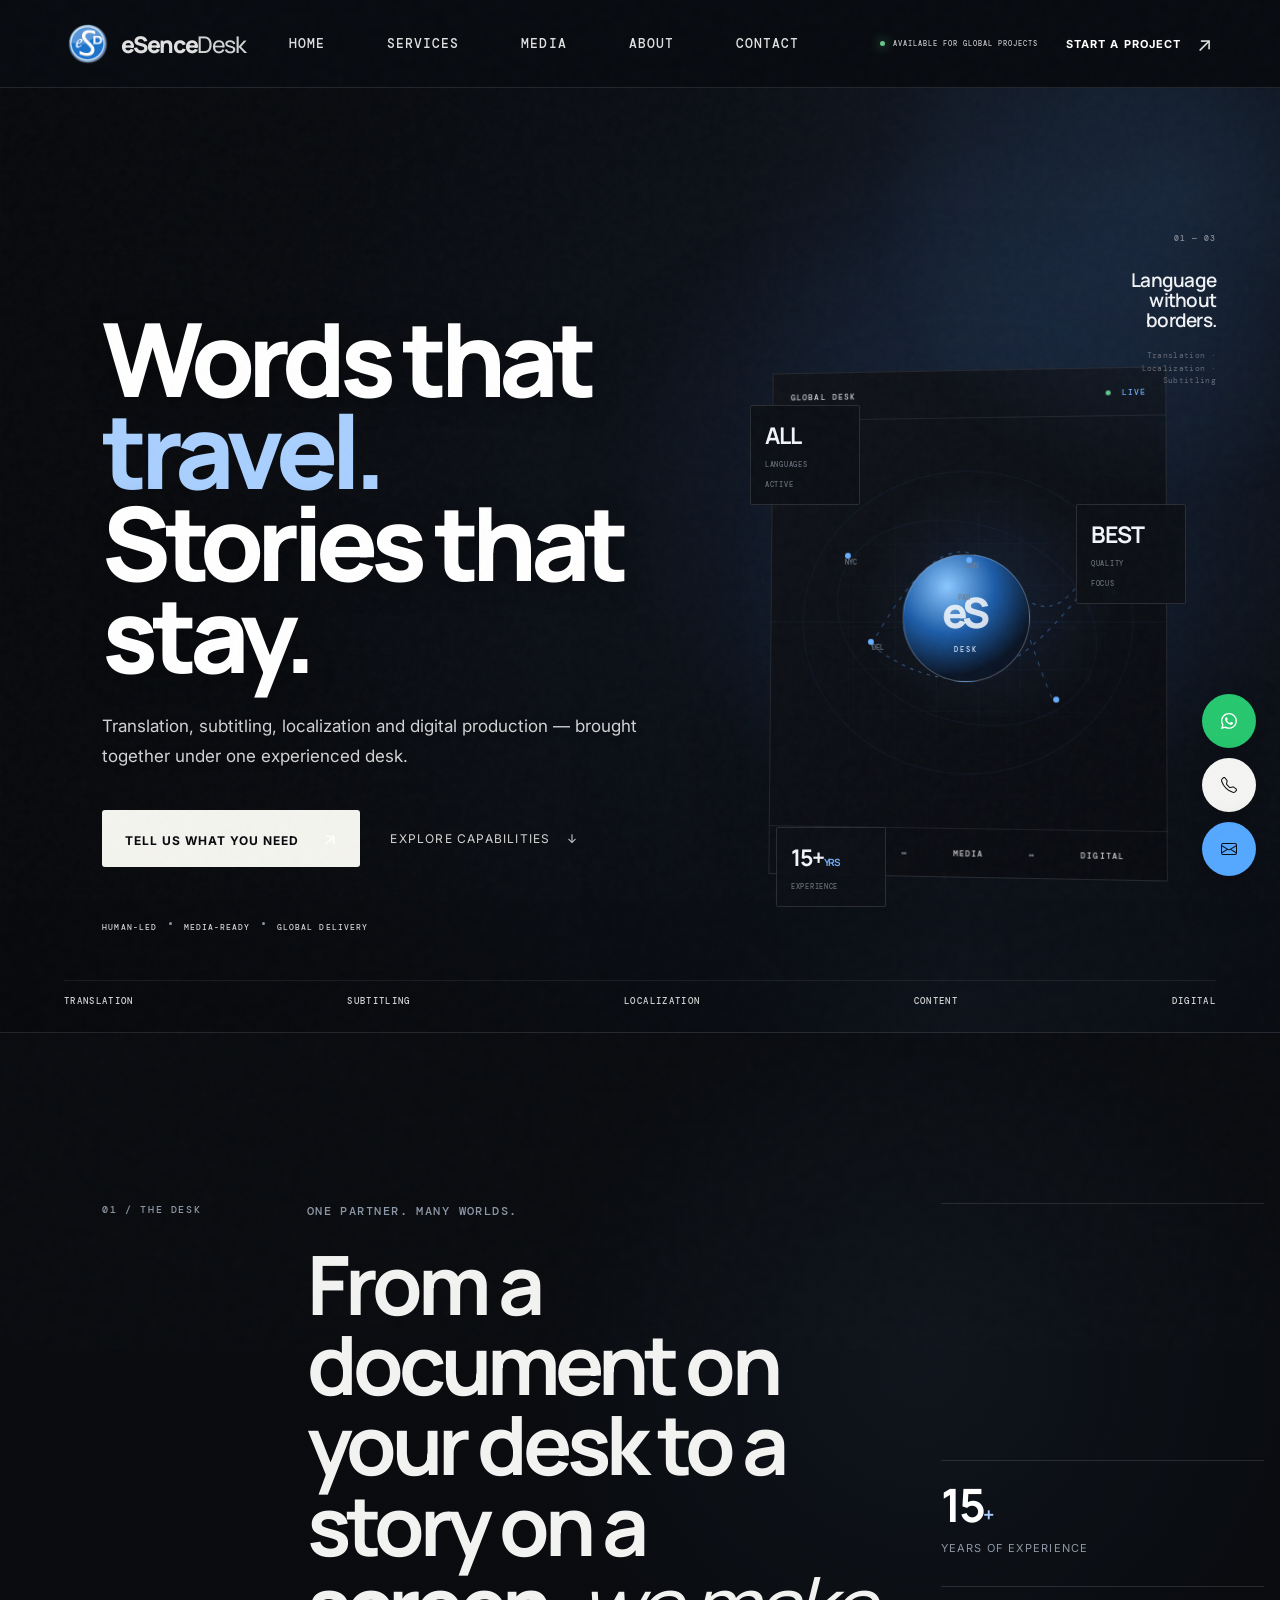
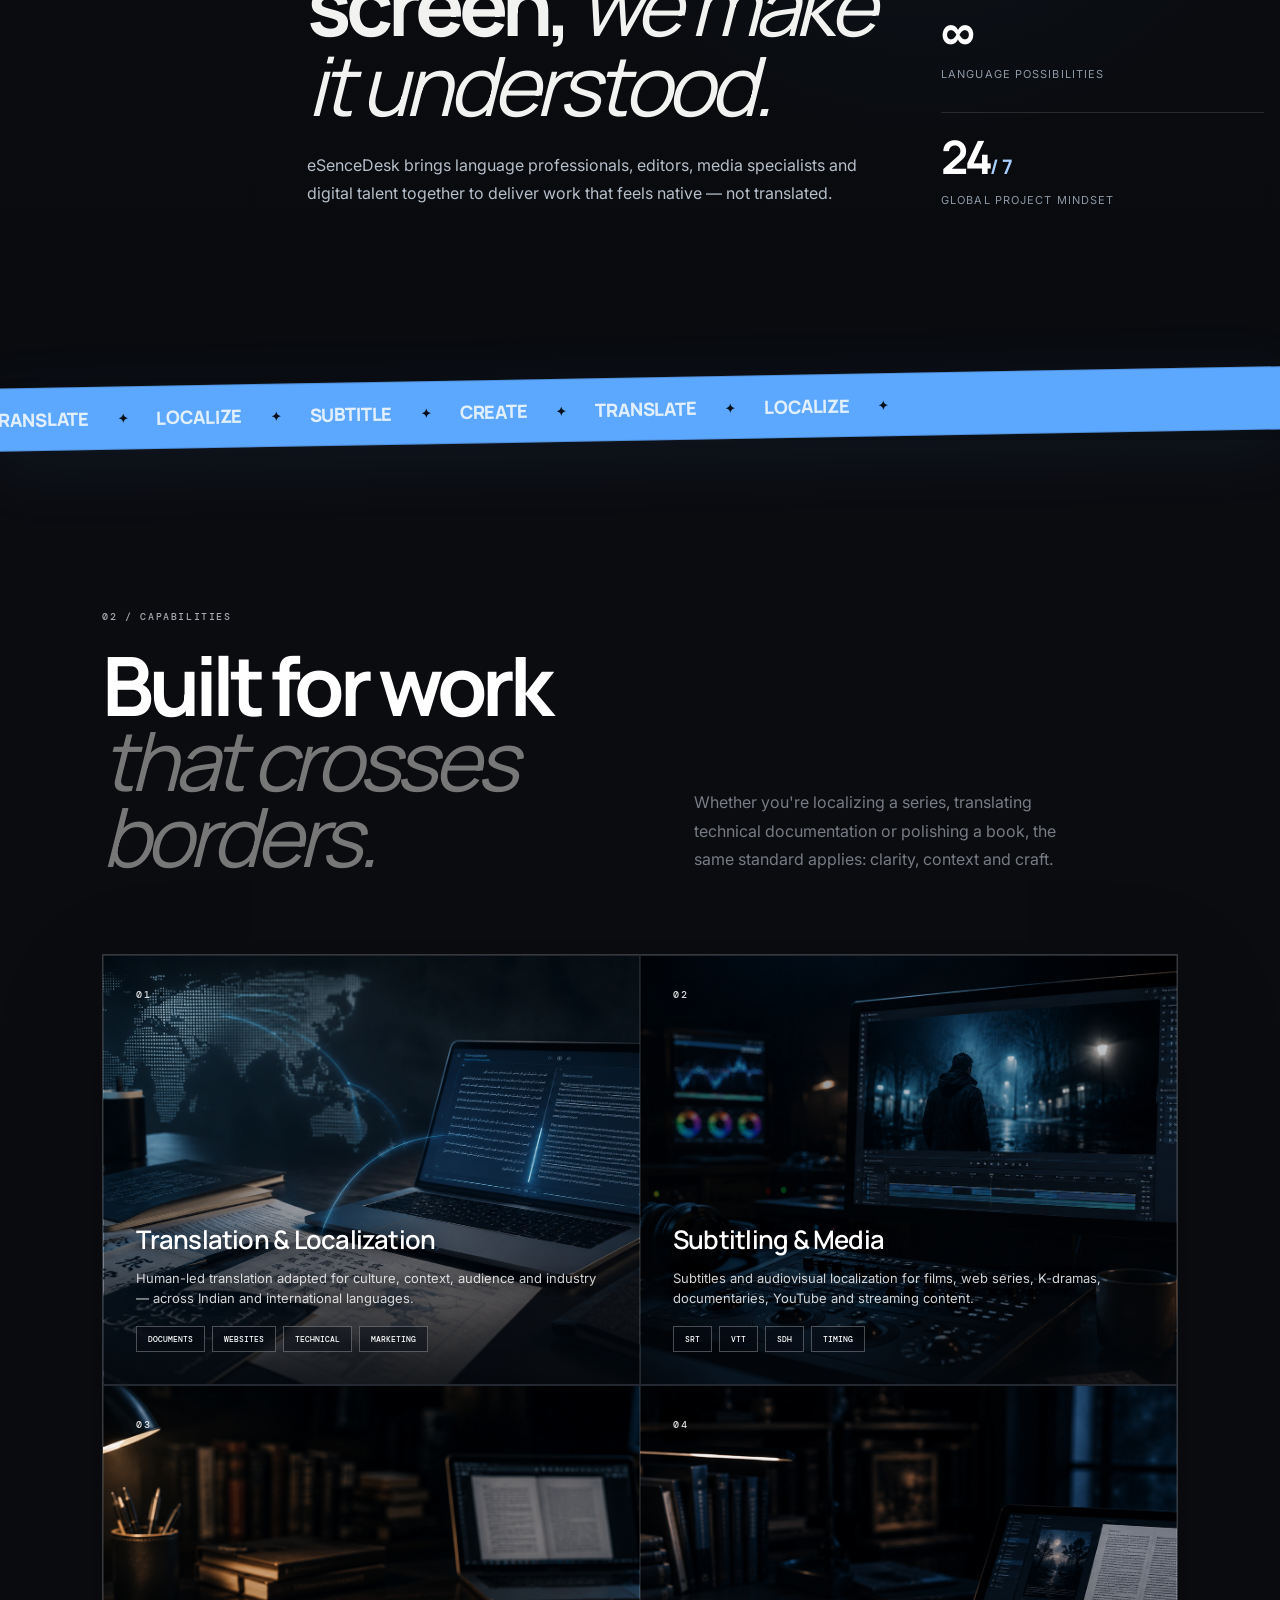
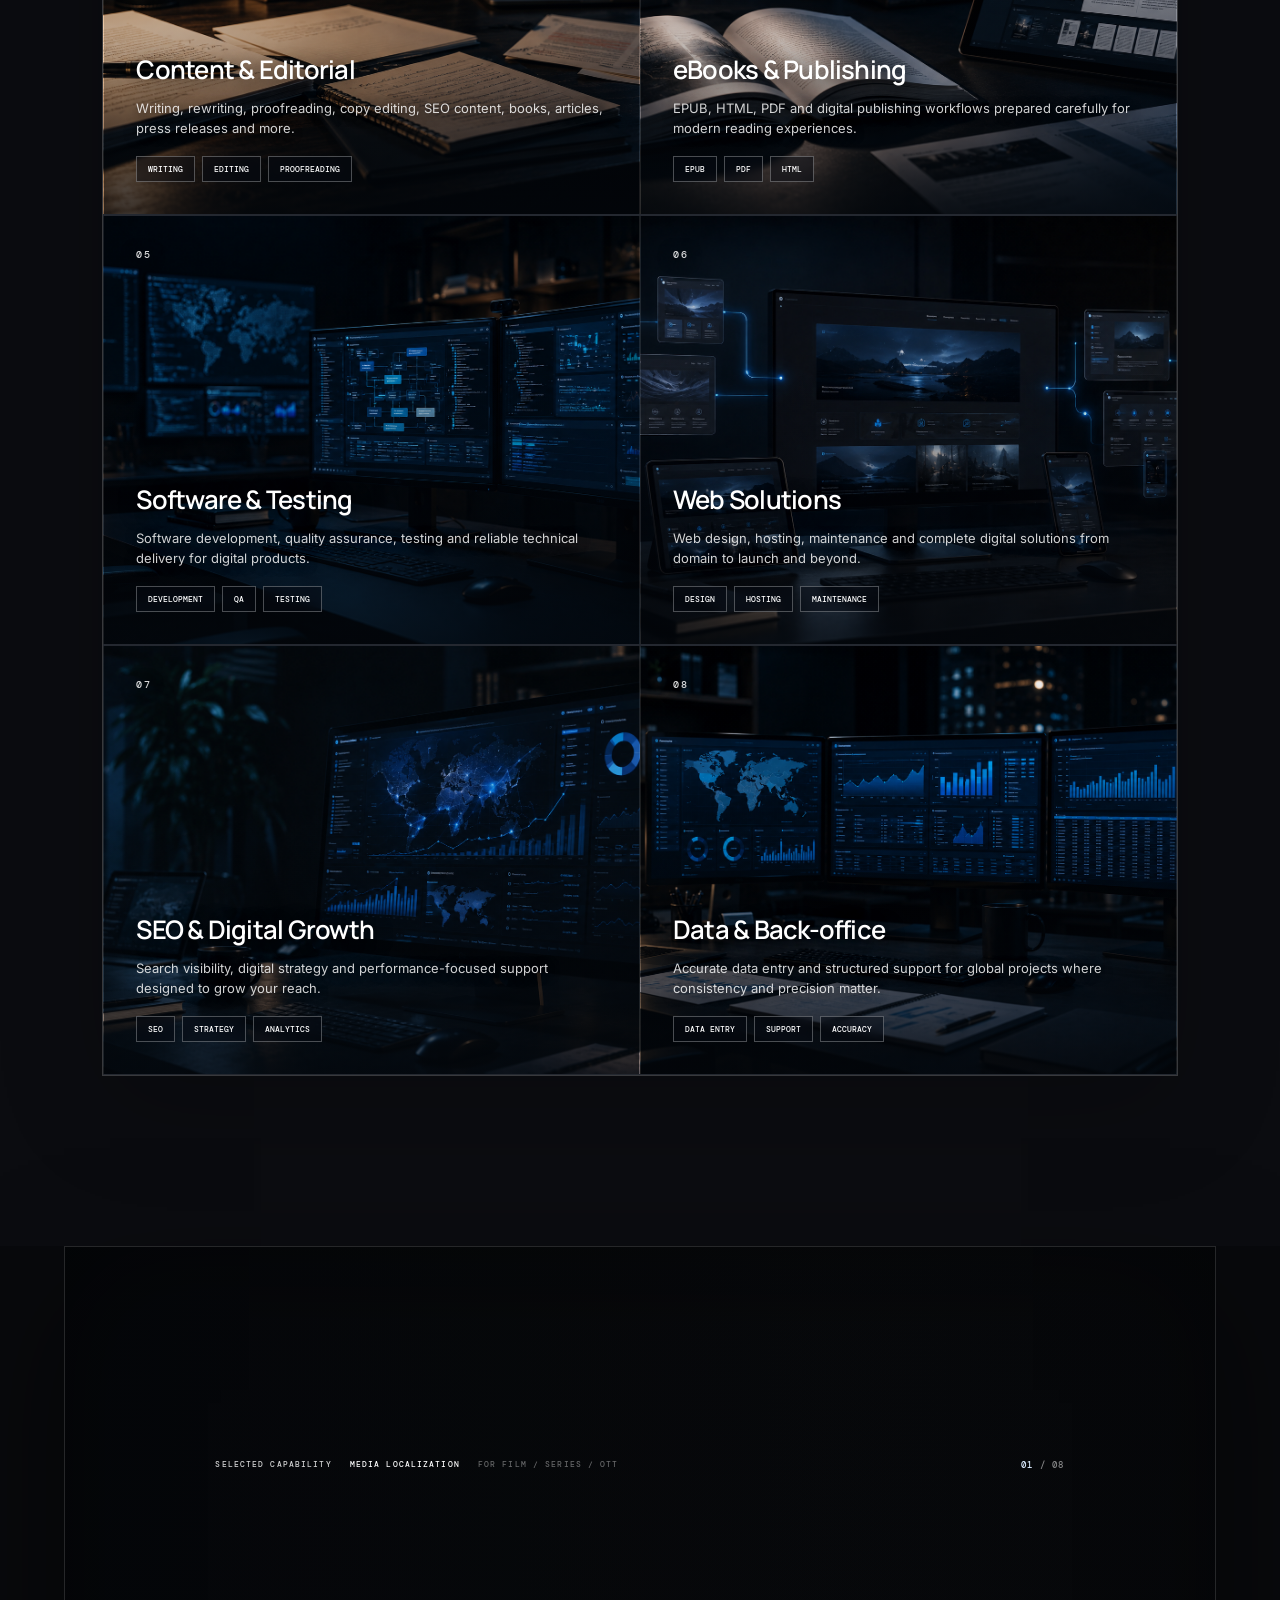
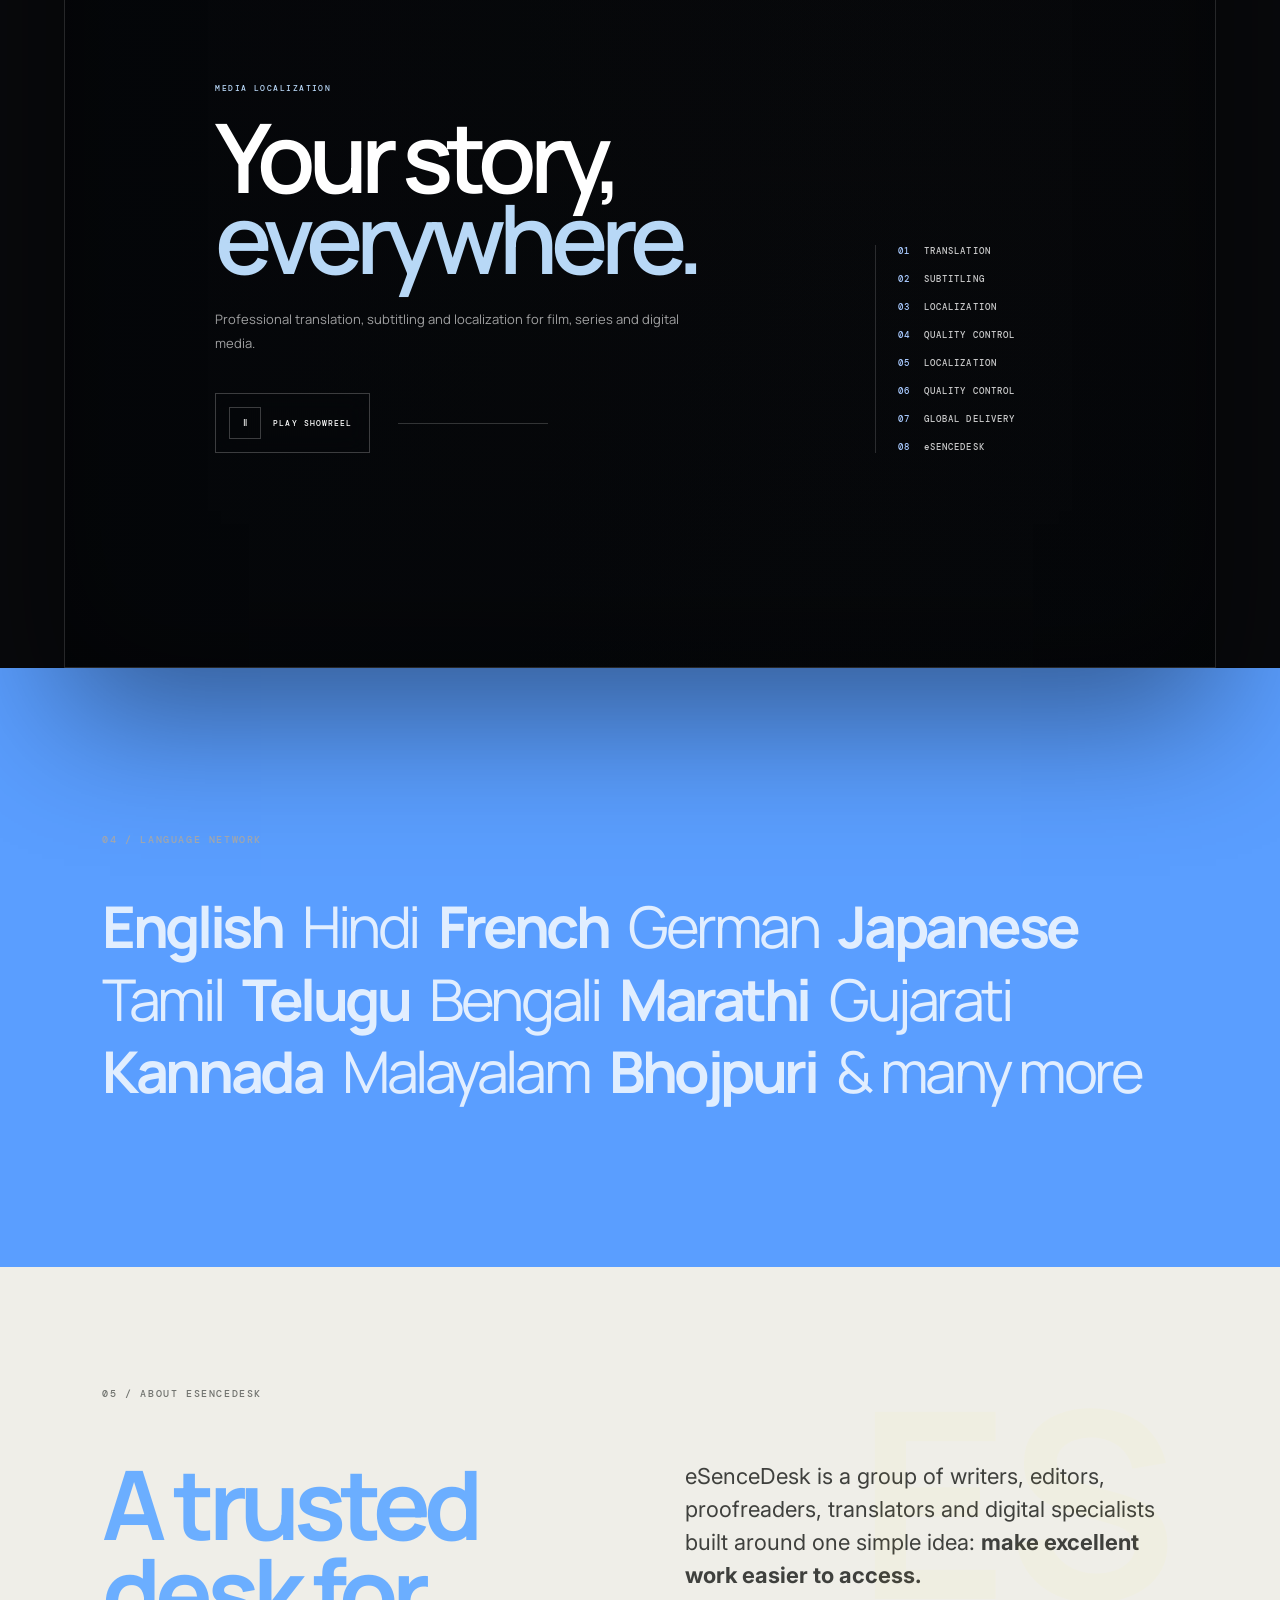
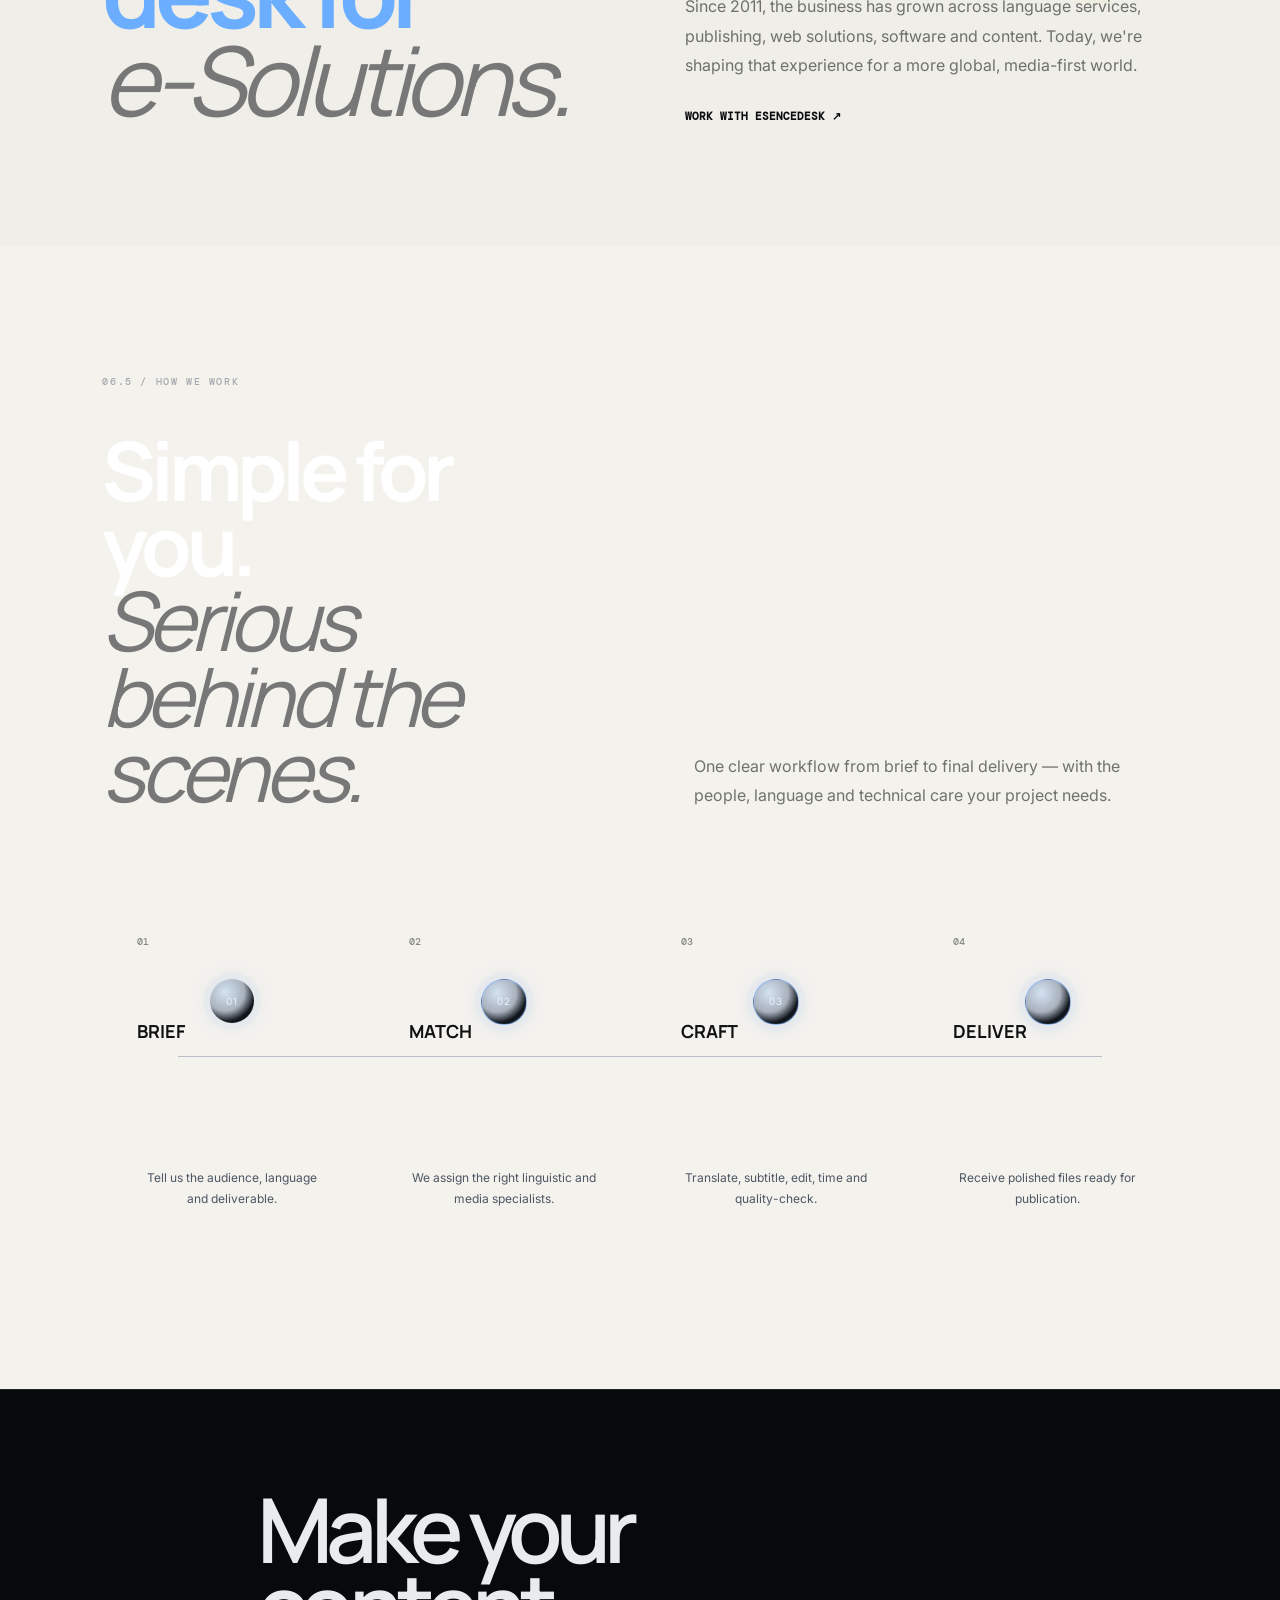
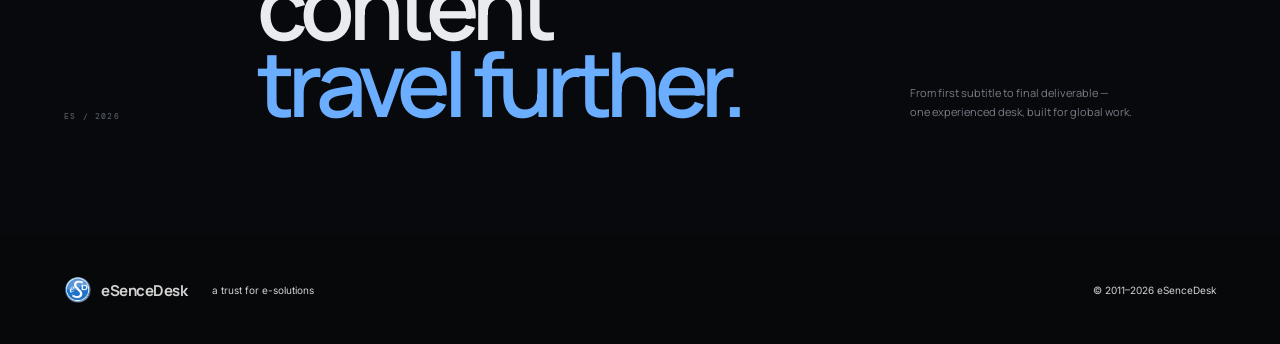
==== commit 6c250704: "Update website design and functionality" ====
--- a/index.html
+++ b/index.html
@@ -8,17 +8,17 @@
 <link rel="preconnect" href="https://fonts.googleapis.com">
 <link rel="preconnect" href="https://fonts.gstatic.com" crossorigin>
 <link href="https://fonts.googleapis.com/css2?family=DM+Mono:wght@400;500&family=Inter:wght@400;500;600;700;800&family=Manrope:wght@400;500;600;700;800&display=swap" rel="stylesheet">
-<link rel="icon" type="image/png" href="assets/favicon.png">
+<link rel="icon" type="image/png" href="favicon.png">
 <link rel="stylesheet" href="style.css">
 </head>
 <body><div class="luxury-grain"></div>
-<div class="preloader"><div class="preloader-mark"><img src="assets/es-logo.png" alt=""></div><div class="preloader-line"><i></i></div><div class="preloader-meta"><span>ESENCEDESK</span><span>GLOBAL LANGUAGE / MEDIA</span></div></div>
+<div class="preloader"><div class="preloader-mark"><img src="es-logo.png" alt=""></div><div class="preloader-line"><i></i></div><div class="preloader-meta"><span>ESENCEDESK</span><span>GLOBAL LANGUAGE / MEDIA</span></div></div>
 <div class="scroll-progress"></div>
 <div class="noise"></div>
 
 <header class="nav">
   <a class="brand" href="#top" aria-label="eSenceDesk home">
-    <img src="assets/es-logo.png" alt="eSenceDesk circular logo">
+    <img src="es-logo.png" alt="eSenceDesk circular logo">
     <span class="brand-word">eSence<span>Desk</span></span>
   </a>
   <nav>
@@ -93,35 +93,35 @@
     <p>Whether you're localizing a series, translating technical documentation or polishing a book, the same standard applies: clarity, context and craft.</p>
   </div>
   <div class="service-grid service-grid-photo">
-    <article class="service service-photo" style='--service-img:url("images/1.png")'>
+    <article class="service service-photo" style='--service-img:url("1.png")'>
       <span class="num">01</span><div class="service-top"><span class="icon"></span><span class="arrow"></span></div>
       <div class="service-content"><h3>Translation &amp; Localization</h3><p>Human-led translation adapted for culture, context, audience and industry — across Indian and international languages.</p><div class="chips"><b>Documents</b><b>Websites</b><b>Technical</b><b>Marketing</b></div></div>
     </article>
-    <article class="service service-photo" style='--service-img:url("images/2.png")'>
+    <article class="service service-photo" style='--service-img:url("2.png")'>
       <span class="num">02</span><div class="service-top"><span class="icon"></span><span class="arrow"></span></div>
       <div class="service-content"><h3>Subtitling &amp; Media</h3><p>Subtitles and audiovisual localization for films, web series, K-dramas, documentaries, YouTube and streaming content.</p><div class="chips"><b>SRT</b><b>VTT</b><b>SDH</b><b>Timing</b></div></div>
     </article>
-    <article class="service service-photo" style='--service-img:url("images/3.png")'>
+    <article class="service service-photo" style='--service-img:url("3.png")'>
       <span class="num">03</span><div class="service-top"><span class="icon"></span><span class="arrow"></span></div>
       <div class="service-content"><h3>Content &amp; Editorial</h3><p>Writing, rewriting, proofreading, copy editing, SEO content, books, articles, press releases and more.</p><div class="chips"><b>Writing</b><b>Editing</b><b>Proofreading</b></div></div>
     </article>
-    <article class="service service-photo" style='--service-img:url("images/4.png")'>
+    <article class="service service-photo" style='--service-img:url("4.png")'>
       <span class="num">04</span><div class="service-top"><span class="icon"></span><span class="arrow"></span></div>
       <div class="service-content"><h3>eBooks &amp; Publishing</h3><p>EPUB, HTML, PDF and digital publishing workflows prepared carefully for modern reading experiences.</p><div class="chips"><b>EPUB</b><b>PDF</b><b>HTML</b></div></div>
     </article>
-    <article class="service service-photo" style='--service-img:url("images/5.png")'>
+    <article class="service service-photo" style='--service-img:url("5.png")'>
       <span class="num">05</span><div class="service-top"><span class="icon"></span><span class="arrow"></span></div>
       <div class="service-content"><h3>Software &amp; Testing</h3><p>Software development, quality assurance, testing and reliable technical delivery for digital products.</p><div class="chips"><b>Development</b><b>QA</b><b>Testing</b></div></div>
     </article>
-    <article class="service service-photo" style='--service-img:url("images/6.png")'>
+    <article class="service service-photo" style='--service-img:url("6.png")'>
       <span class="num">06</span><div class="service-top"><span class="icon"></span><span class="arrow"></span></div>
       <div class="service-content"><h3>Web Solutions</h3><p>Web design, hosting, maintenance and complete digital solutions from domain to launch and beyond.</p><div class="chips"><b>Design</b><b>Hosting</b><b>Maintenance</b></div></div>
     </article>
-    <article class="service service-photo" style='--service-img:url("images/7.png")'>
+    <article class="service service-photo" style='--service-img:url("7.png")'>
       <span class="num">07</span><div class="service-top"><span class="icon"></span><span class="arrow"></span></div>
       <div class="service-content"><h3>SEO &amp; Digital Growth</h3><p>Search visibility, digital strategy and performance-focused support designed to grow your reach.</p><div class="chips"><b>SEO</b><b>Strategy</b><b>Analytics</b></div></div>
     </article>
-    <article class="service service-photo" style='--service-img:url("images/8.png")'>
+    <article class="service service-photo" style='--service-img:url("8.png")'>
       <span class="num">08</span><div class="service-top"><span class="icon"></span><span class="arrow"></span></div>
       <div class="service-content"><h3>Data &amp; Back-office</h3><p>Accurate data entry and structured support for global projects where consistency and precision matter.</p><div class="chips"><b>Data Entry</b><b>Support</b><b>Accuracy</b></div></div>
     </article>
@@ -210,7 +210,7 @@
 </section>
 </main>
 
-<footer><div class="brand-foot"><img src="assets/es-logo.png"><span>eSenceDesk</span></div><p>a trust for e-solutions</p><span>© 2011–2026 eSenceDesk</span></footer>
+<footer><div class="brand-foot"><img src="es-logo.png"><span>eSenceDesk</span></div><p>a trust for e-solutions</p><span>© 2011–2026 eSenceDesk</span></footer>
 
 <div class="float-actions">
   <a class="float-action whatsapp" href="https://wa.me/919810148847" target="_blank" rel="noopener" aria-label="WhatsApp">
